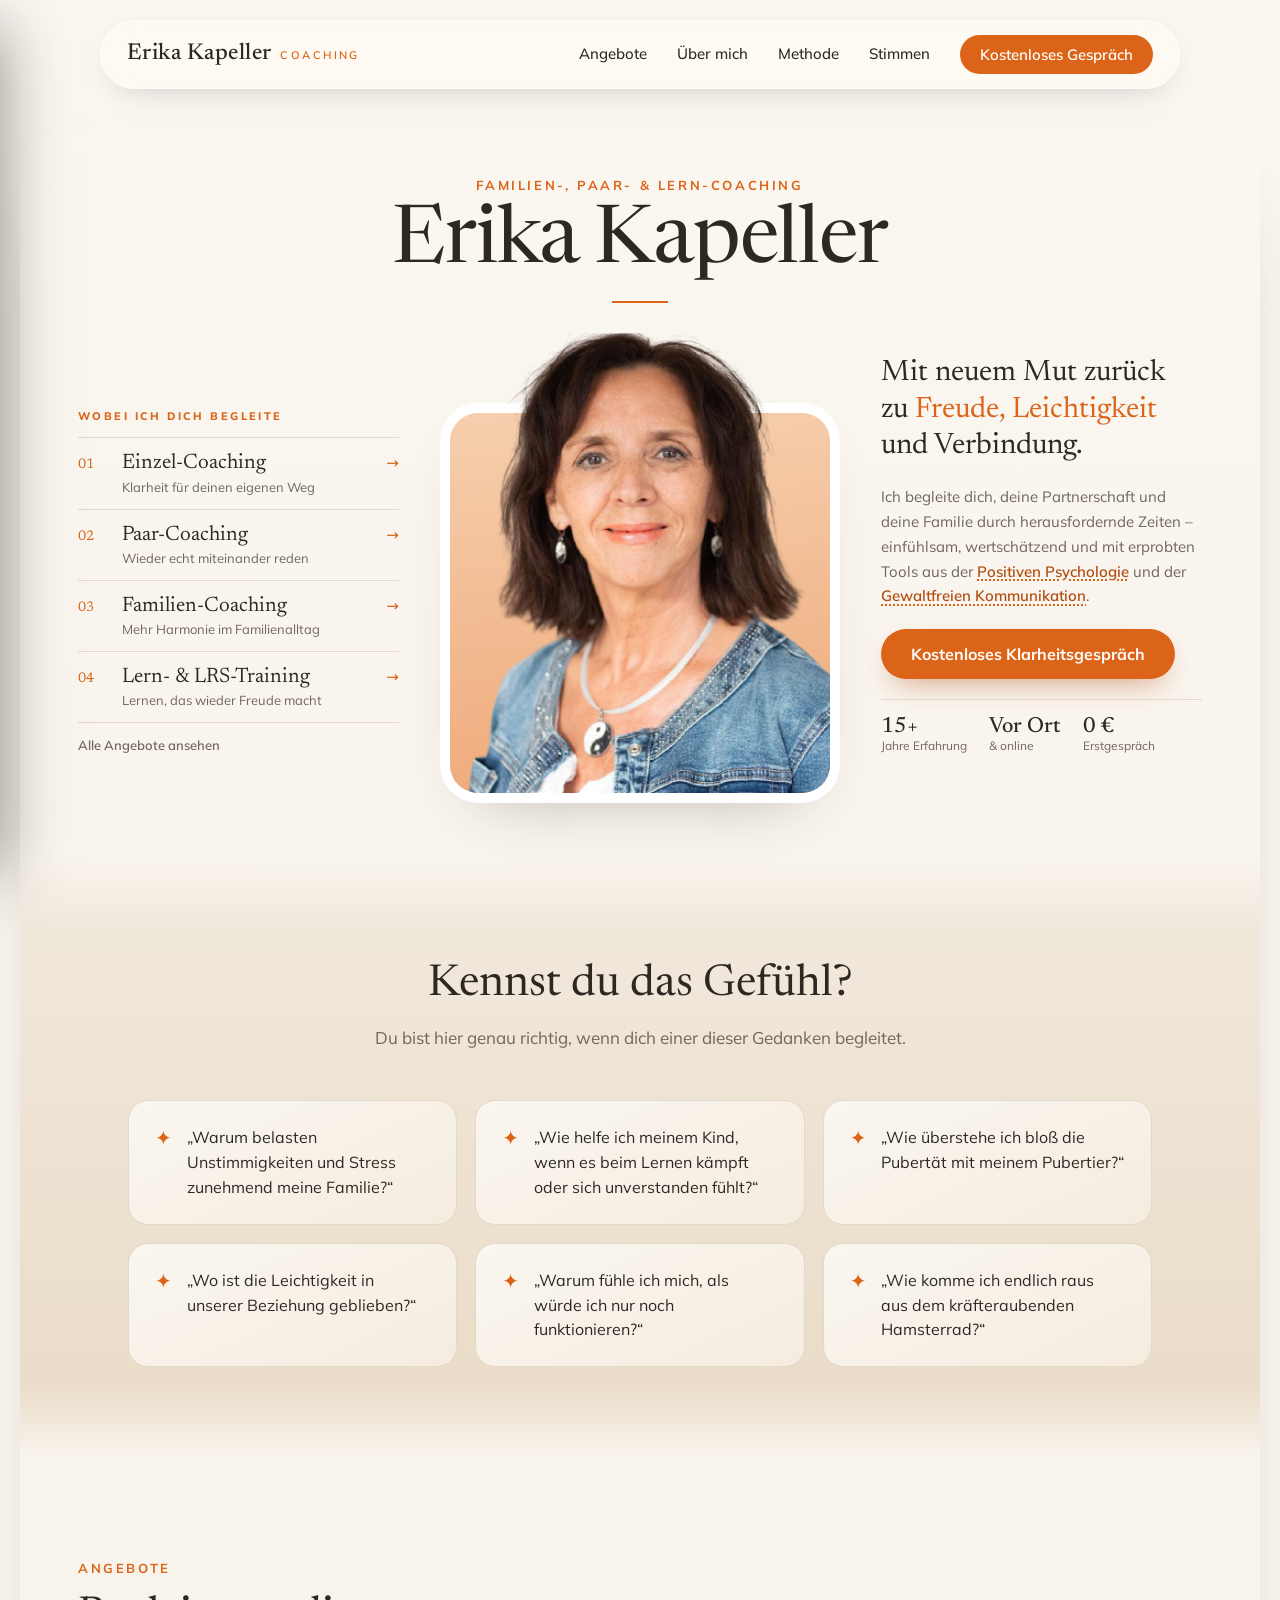
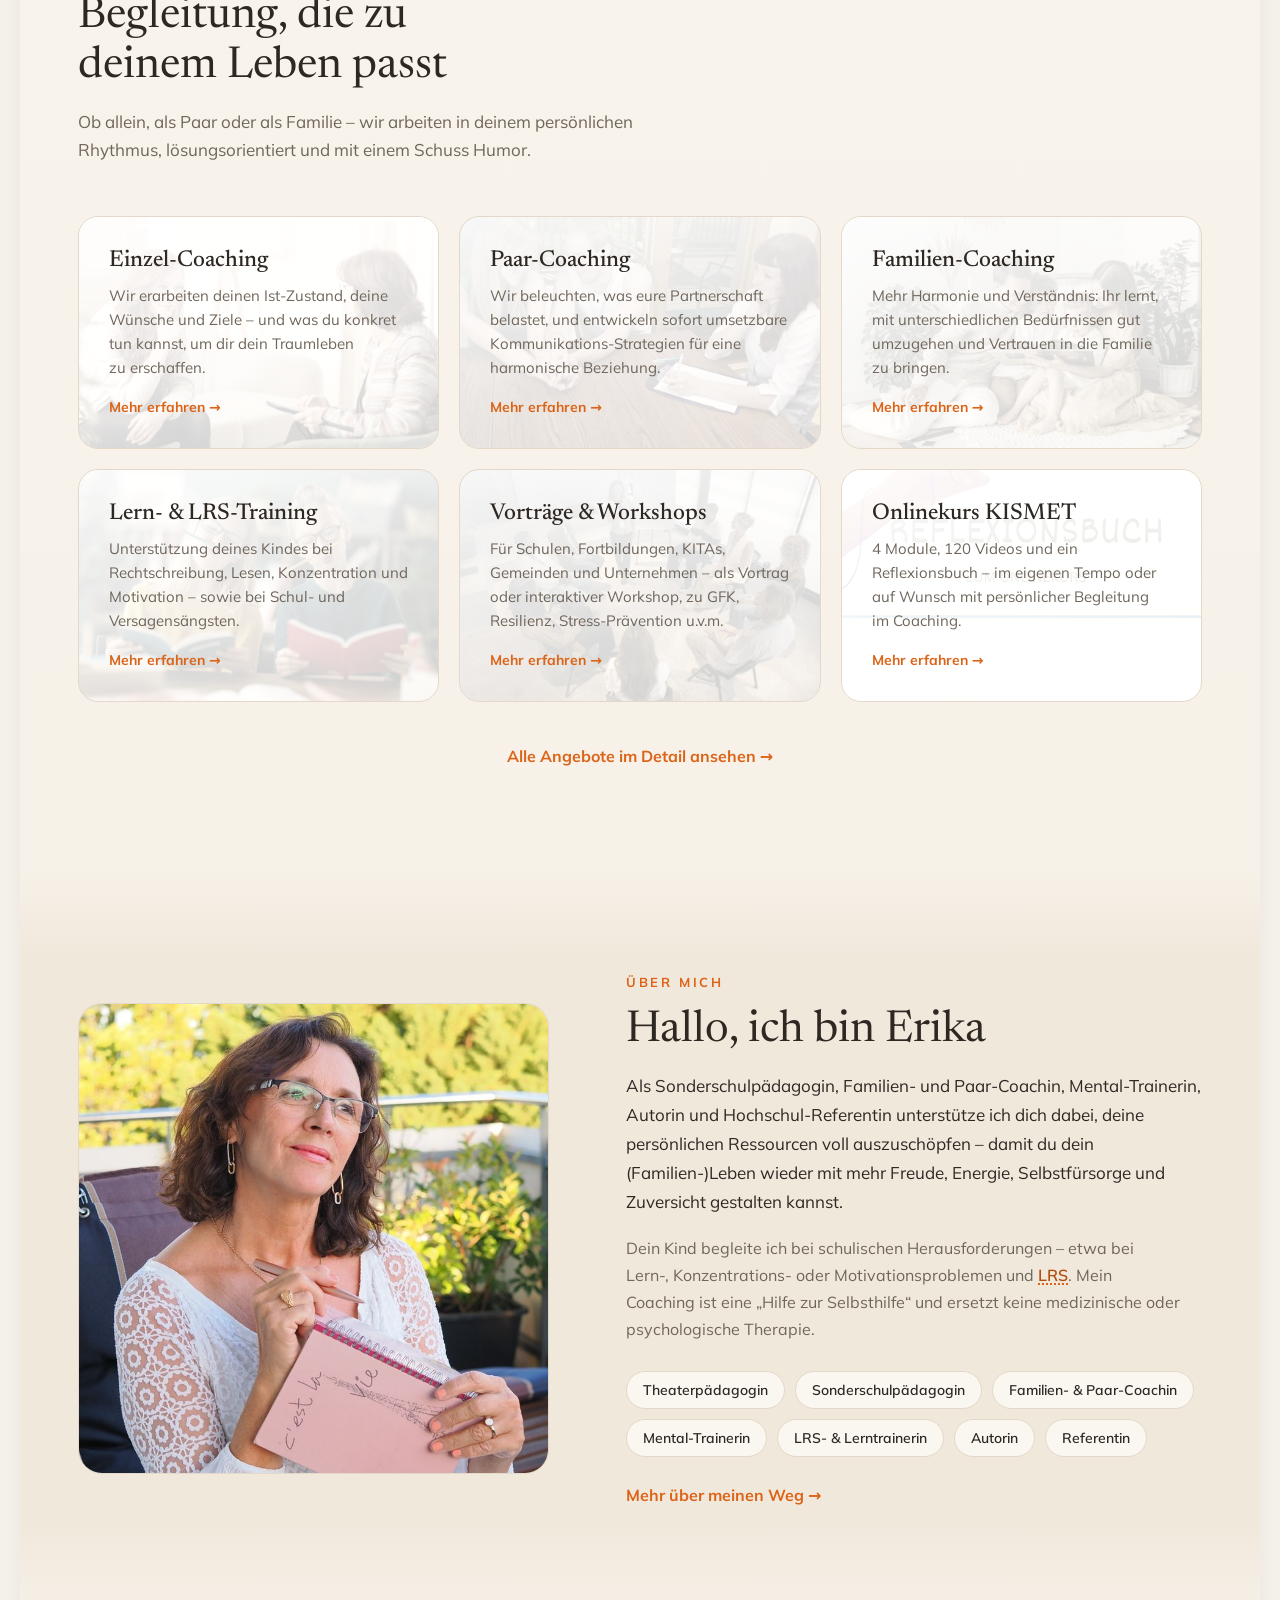
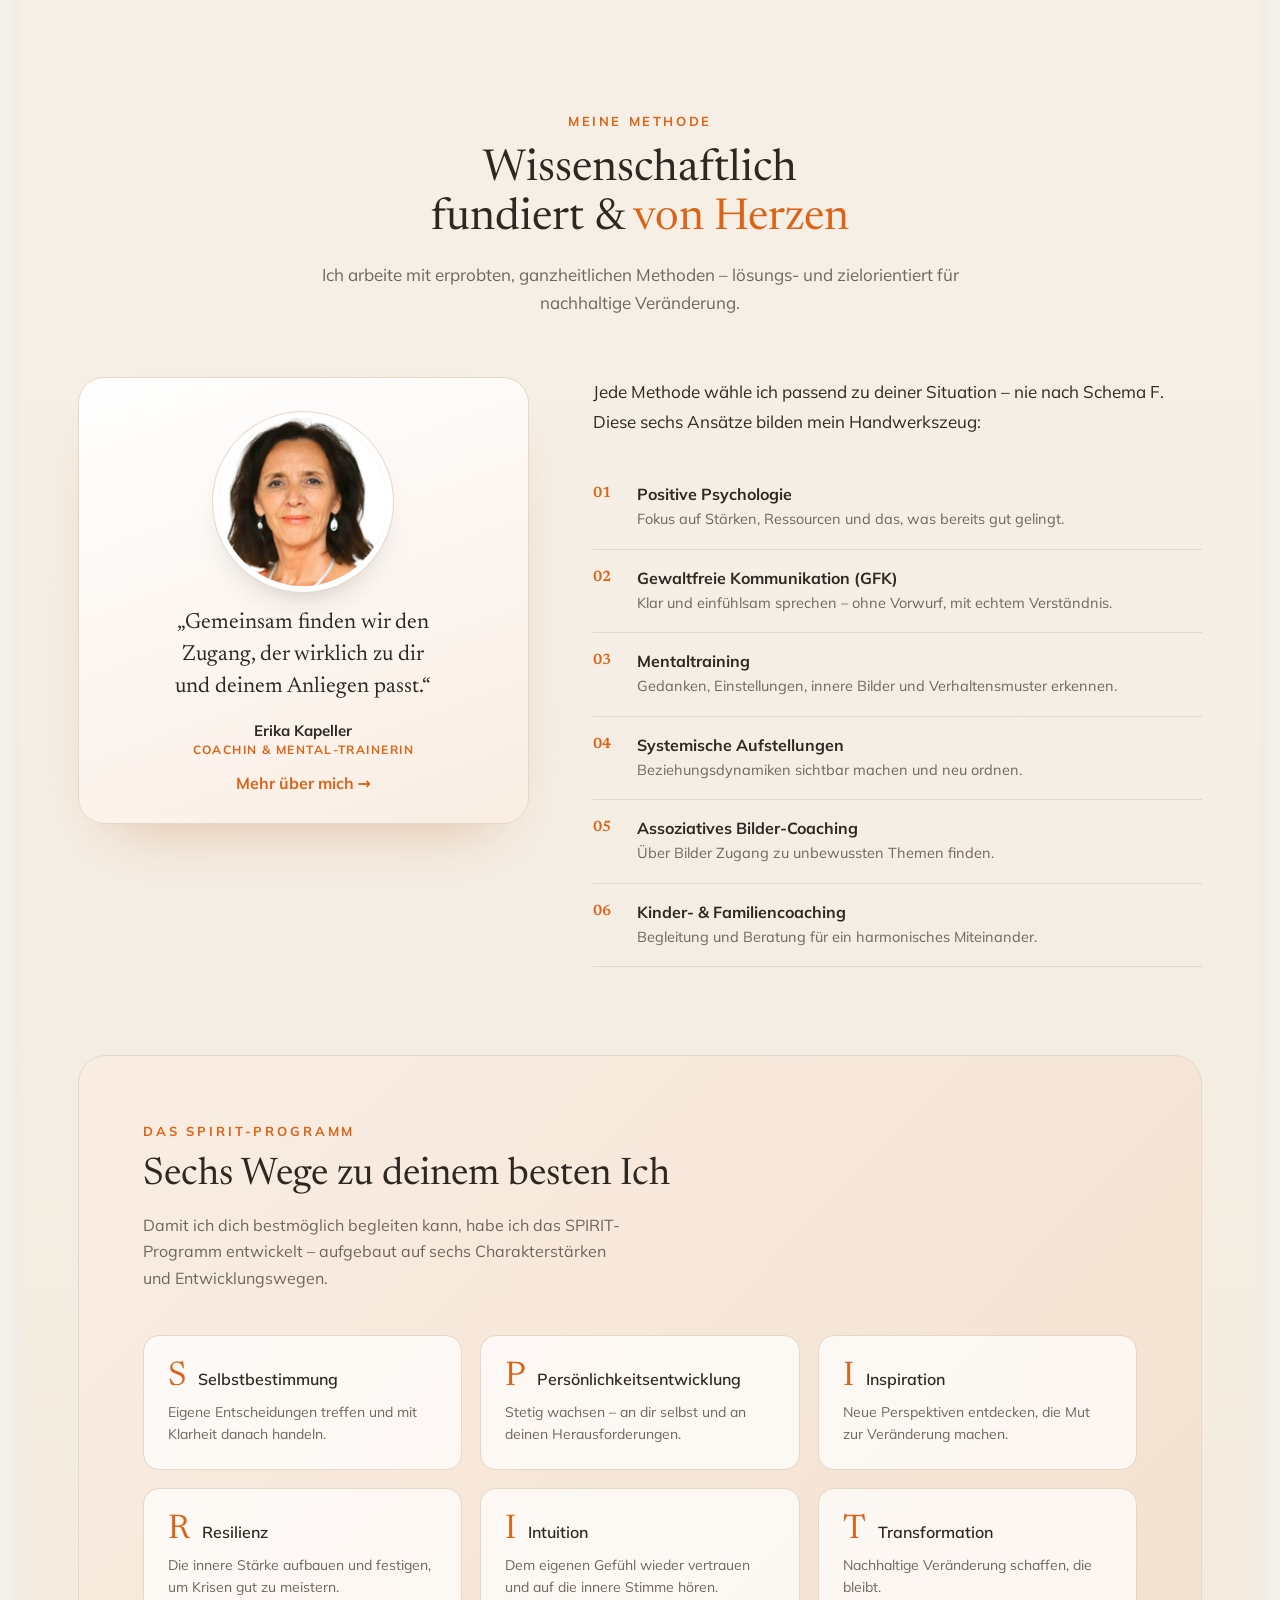
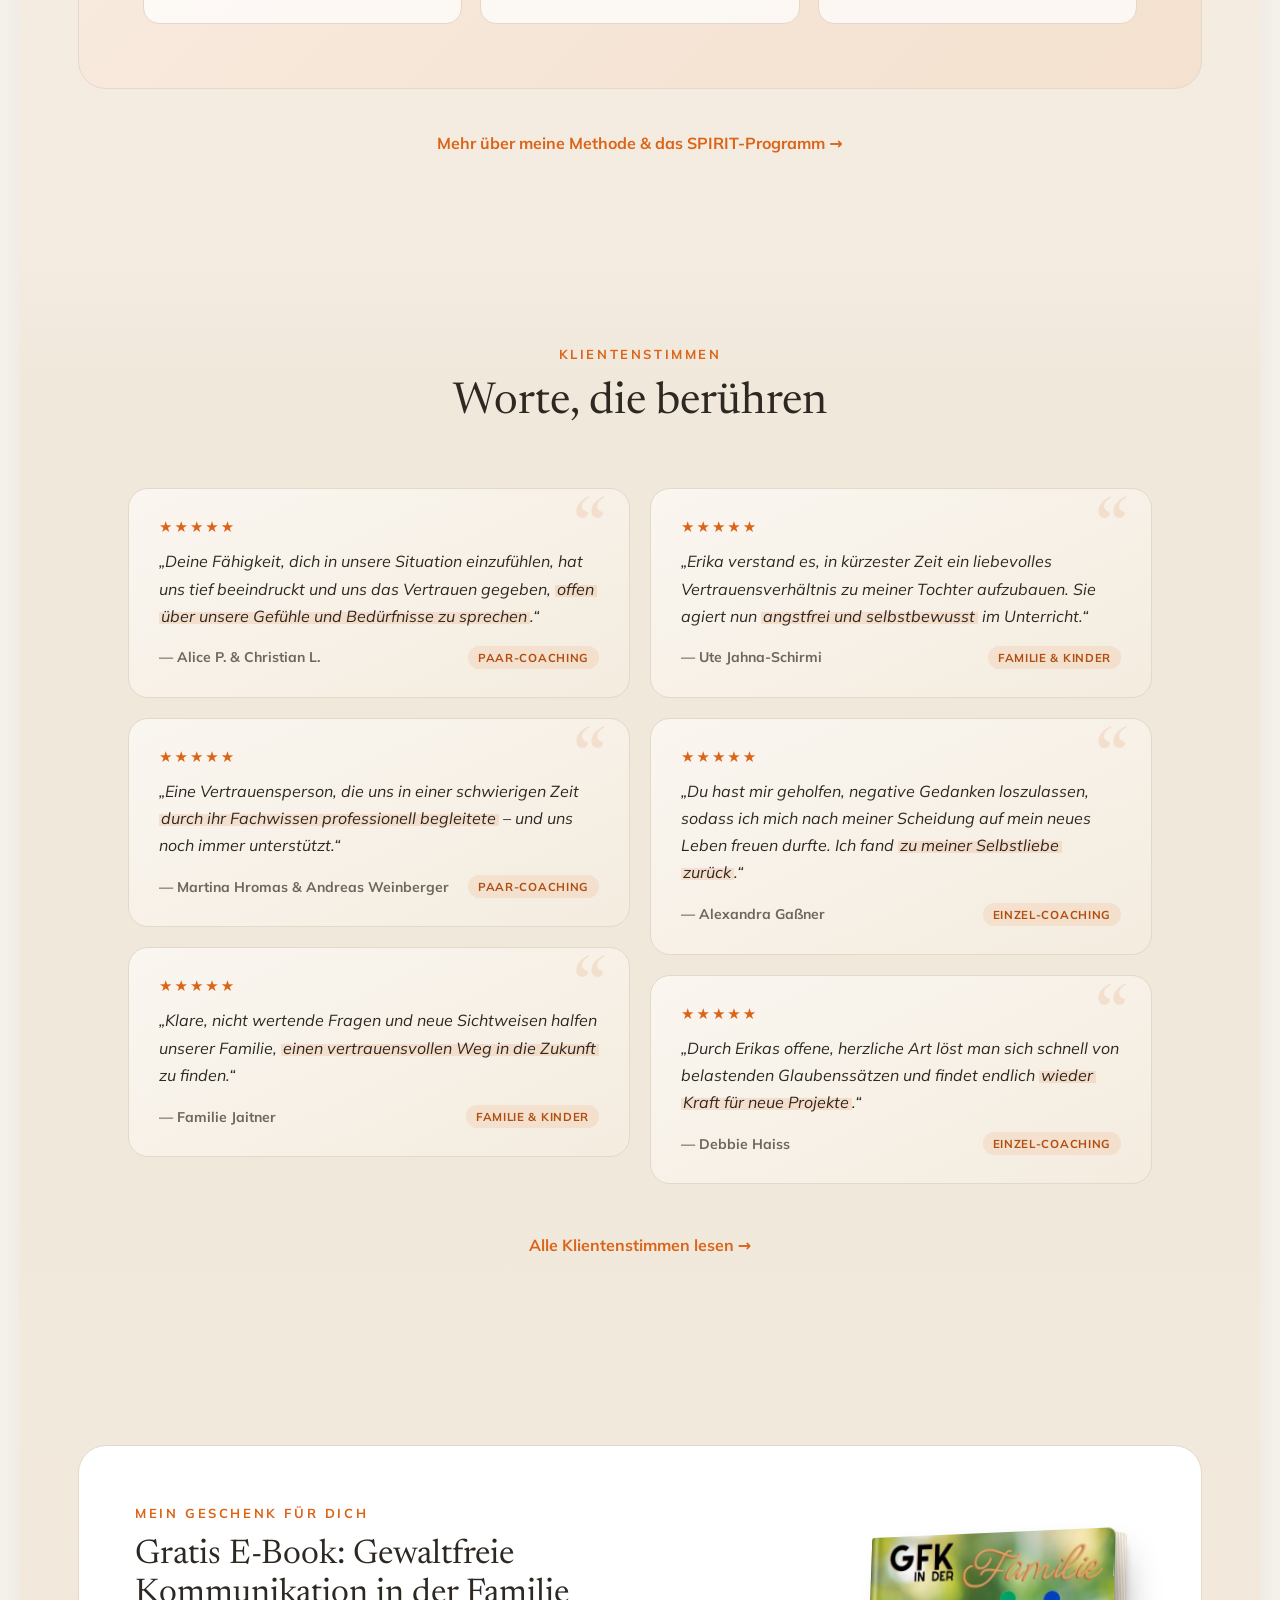
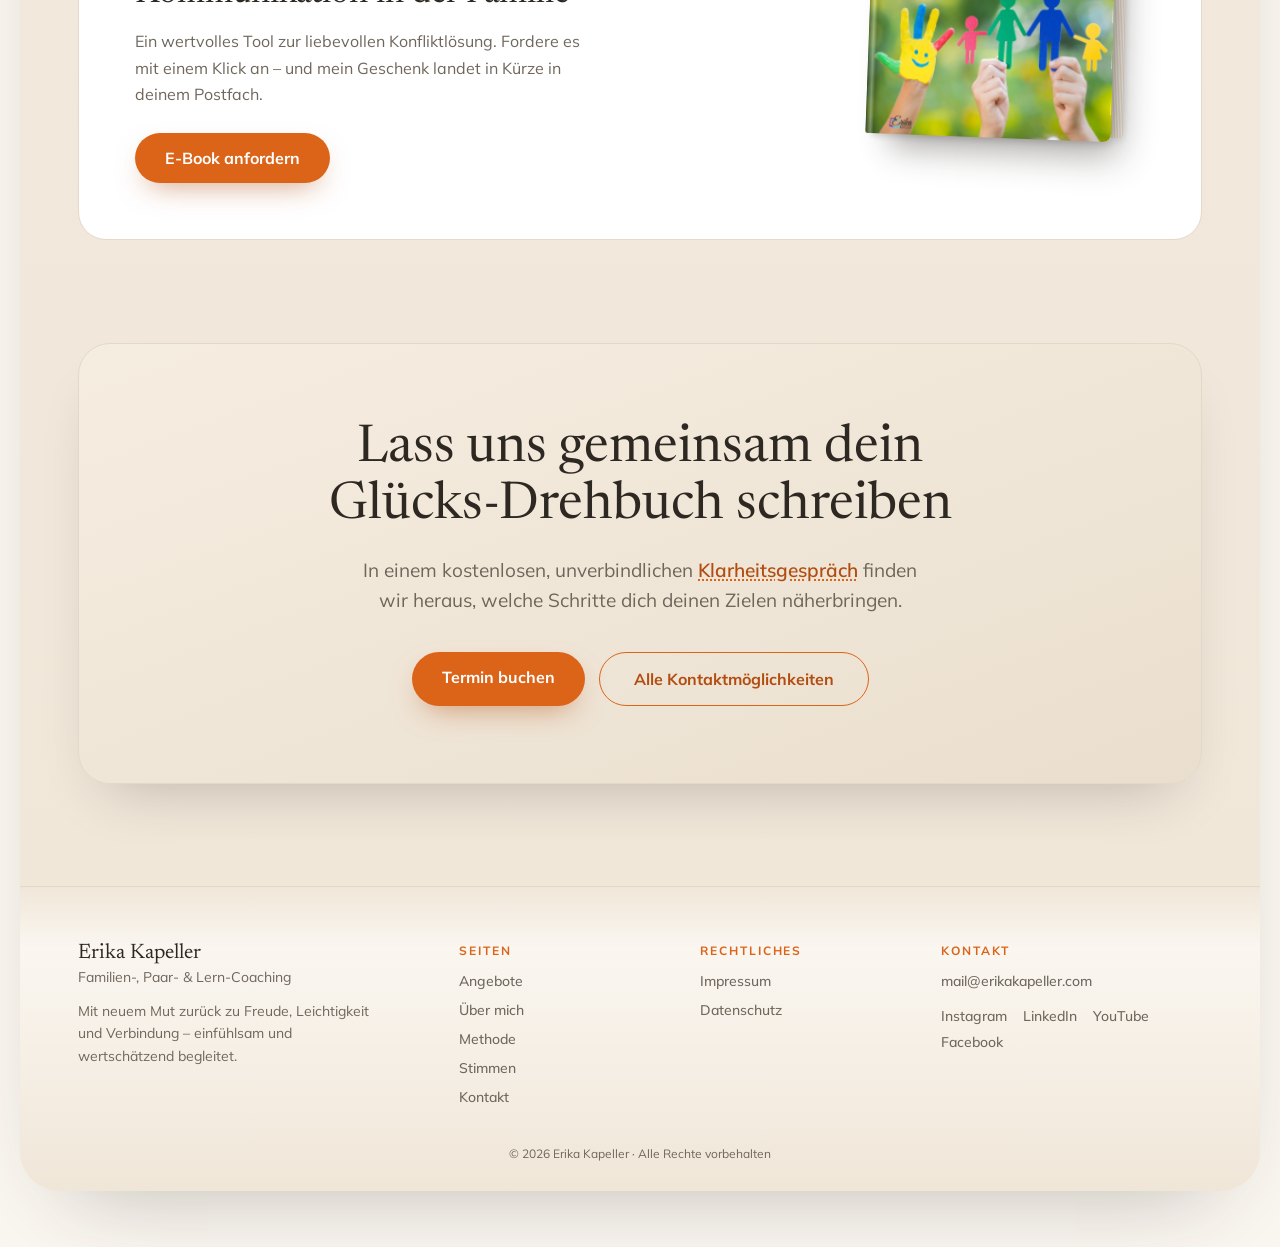
==== index.html @ d5af711f "Startseite: Hero Variante D (zentriert) aus der Design-Leinwand Name gross in der Mitte, darunter dr" ====
<!DOCTYPE html>
<html lang="de">
<head>
<meta charset="utf-8">
<meta name="viewport" content="width=device-width, initial-scale=1">
<title>Erika Kapeller — Familien-, Paar- &amp; Lern-Coaching</title>
<link rel="icon" href="assets/favicon.svg" type="image/svg+xml">
<link rel="icon" href="assets/favicon-32.png" sizes="32x32" type="image/png">
<link rel="apple-touch-icon" href="assets/apple-touch-icon.png">
<meta name="description" content="Familien-, Paar- und Lern-Coaching mit Erika Kapeller. Mehr Freude, Leichtigkeit und Verbindung für dich, deine Partnerschaft und deine Familie.">
<link rel="preconnect" href="https://fonts.googleapis.com">
<link rel="preconnect" href="https://fonts.gstatic.com" crossorigin>
<link href="https://fonts.googleapis.com/css2?family=Newsreader:ital,opsz,wght@0,6..72,400;0,6..72,500;0,6..72,600;1,6..72,400&family=Mulish:wght@300;400;500;600;700&display=swap" rel="stylesheet">
<link rel="stylesheet" href="styles.css?v=20261117p">
</head>
<body>

<a class="skip-link" href="#main">Zum Inhalt springen</a>

<!-- NAV -->
<header class="site-header">
  <nav class="navbar" aria-label="Hauptnavigation">
    <a href="index.html" class="logo" aria-label="Erika Kapeller Coaching, nach oben">
      <span class="logo-name">Erika Kapeller</span>
      <span class="logo-tag" aria-hidden="true"><span class="logo-tag-ruhe">Coaching</span><span class="logo-tag-hover">↑ Nach oben</span></span>
    </a>
    <div class="nav-links" data-desktop-nav>
      <a href="angebote.html">Angebote</a>
      <a href="ueber-mich.html">Über mich</a>
      <a href="methode.html">Methode</a>
      <a href="stimmen.html">Stimmen</a>
      <a href="kontakt.html" class="nav-cta">Kostenloses Gespräch</a>
    </div>
    <button class="nav-toggle" aria-label="Menü öffnen" aria-expanded="false" data-mobile-toggle>
      <span class="nav-toggle-icon" aria-hidden="true">≡</span>
    </button>
  </nav>
</header>

<div class="nav-overlay" data-mobile-overlay aria-hidden="true"></div>
<aside class="nav-drawer" data-mobile-menu role="dialog" aria-modal="true" aria-label="Menü">
  <button class="nav-drawer-close" aria-label="Menü schließen" data-close-nav><span aria-hidden="true">×</span></button>
  <div class="nav-drawer-logo">Erika Kapeller <span>Coaching</span></div>
  <nav class="nav-drawer-links" aria-label="Mobile Navigation">
    <a href="angebote.html" data-close-nav>Angebote</a>
    <a href="ueber-mich.html" data-close-nav>Über mich</a>
    <a href="methode.html" data-close-nav>Methode</a>
    <a href="stimmen.html" data-close-nav>Stimmen</a>
  </nav>
  <a href="kontakt.html" class="nav-drawer-cta" data-close-nav>→ Kostenloses Gespräch</a>
</aside>

<div class="page">

<main id="main">

<!-- HERO -->
<section id="top" class="hero-z">
  <div class="hz-kopf">
    <span class="eyebrow">Familien-, Paar- &amp; Lern-Coaching</span>
    <h1 class="hz-name">Erika Kapeller</h1>
    <span class="hz-strich" aria-hidden="true"></span>
  </div>

  <div class="hz-raster">
    <div class="hz-links">
      <span class="hz-label">Wobei ich dich begleite</span>
      <nav class="hz-liste" aria-label="Schwerpunkte">
        <a href="angebote.html#einzel-coaching" class="hz-punkt"><span class="hz-nr">01</span><span class="hz-text"><span class="hz-titel">Einzel-Coaching</span><span class="hz-unter">Klarheit für deinen eigenen Weg</span></span><span class="hz-pfeil" aria-hidden="true">→</span></a>
        <a href="angebote.html#paar-coaching" class="hz-punkt"><span class="hz-nr">02</span><span class="hz-text"><span class="hz-titel">Paar-Coaching</span><span class="hz-unter">Wieder echt miteinander reden</span></span><span class="hz-pfeil" aria-hidden="true">→</span></a>
        <a href="angebote.html#familien-coaching" class="hz-punkt"><span class="hz-nr">03</span><span class="hz-text"><span class="hz-titel">Familien-Coaching</span><span class="hz-unter">Mehr Harmonie im Familienalltag</span></span><span class="hz-pfeil" aria-hidden="true">→</span></a>
        <a href="angebote.html#lern-training" class="hz-punkt"><span class="hz-nr">04</span><span class="hz-text"><span class="hz-titel">Lern- &amp; LRS-Training</span><span class="hz-unter">Lernen, das wieder Freude macht</span></span><span class="hz-pfeil" aria-hidden="true">→</span></a>
      </nav>
      <a href="angebote.html" class="hz-alle">Alle Angebote ansehen</a>
    </div>

    <div class="hz-bild">
      <div class="hz-rahmen">
        <img src="assets/img/erika-portrait.png" width="418" height="418" alt="Porträt von Erika Kapeller" loading="eager" fetchpriority="high">
      </div>
      <img class="hz-kopfbild" src="assets/img/erika-portrait.png" width="418" height="418" alt="" aria-hidden="true">
    </div>

    <div class="hz-rechts">
      <p class="hz-claim">Mit neuem Mut zurück zu <em>Freude, Leichtigkeit</em> und Verbindung.</p>
      <p class="hz-intro">Ich begleite dich, deine Partnerschaft und deine Familie durch herausfordernde Zeiten – einfühlsam, wertschätzend und mit erprobten Tools aus der <span class="begriff"><span class="begriff-wort" role="button" tabindex="0" aria-describedby="tip-index-1">Positiven Psychologie</span><span class="begriff-tip" role="tooltip" id="tip-index-1">Ein Zweig der Psychologie, der erforscht, was Menschen stärkt: Stärken, Ressourcen, Sinn und gelingende Beziehungen.</span></span> und der <span class="begriff"><span class="begriff-wort" role="button" tabindex="0" aria-describedby="tip-index-2">Gewaltfreien Kommunikation</span><span class="begriff-tip" role="tooltip" id="tip-index-2">Gewaltfreie Kommunikation nach Marshall Rosenberg: Beobachtungen, Gefühle, Bedürfnisse und Bitten klar aussprechen, ohne Vorwurf.</span></span>.</p>
      <a href="https://calendly.com/erikakapeller" target="_blank" rel="noopener" class="btn btn-primary">Kostenloses Klarheitsgespräch</a>
      <div class="hz-fakten">
        <div><b>15+</b><span>Jahre Erfahrung</span></div>
        <div><b>Vor Ort</b><span>&amp; online</span></div>
        <div><b>0&nbsp;€</b><span>Erstgespräch</span></div>
      </div>
    </div>
  </div>
</section>

<!-- PAIN POINTS -->
<section class="pains-section">
  <div class="section-inner">
    <h2 class="section-title center">Kennst du das Gefühl?</h2>
    <p class="section-lead center">Du bist hier genau richtig, wenn dich einer dieser Gedanken begleitet.</p>
    <div class="pains-grid">
      <div class="pain-card"><span class="pain-icon">✦</span><span>„Warum belasten Unstimmigkeiten und Stress zunehmend meine Familie?“</span></div>
      <div class="pain-card"><span class="pain-icon">✦</span><span>„Wie helfe ich meinem Kind, wenn es beim Lernen kämpft oder sich unverstanden fühlt?“</span></div>
      <div class="pain-card"><span class="pain-icon">✦</span><span>„Wie überstehe ich bloß die Pubertät mit meinem Pubertier?“</span></div>
      <div class="pain-card"><span class="pain-icon">✦</span><span>„Wo ist die Leichtigkeit in unserer Beziehung geblieben?“</span></div>
      <div class="pain-card"><span class="pain-icon">✦</span><span>„Warum fühle ich mich, als würde ich nur noch funktionieren?“</span></div>
      <div class="pain-card"><span class="pain-icon">✦</span><span>„Wie komme ich endlich raus aus dem kräfteraubenden Hamsterrad?“</span></div>
    </div>
  </div>
</section>

<!-- ANGEBOTE -->
<section id="angebote" class="section">
  <div class="section-intro">
    <span class="eyebrow">Angebote</span>
    <h2 class="section-title">Begleitung, die zu deinem Leben passt</h2>
    <p class="section-lead">Ob allein, als Paar oder als Familie – wir arbeiten in deinem persönlichen Rhythmus, lösungsorientiert und mit einem Schuss Humor.</p>
  </div>
  <div class="offers-grid">
    <a class="offer-card" href="angebote.html#einzel-coaching" style="--card-img:url('assets/img/einzel-coaching.jpg')">
      <h3>Einzel-Coaching</h3>
      <p>Wir erarbeiten deinen Ist-Zustand, deine Wünsche und Ziele – und was du konkret tun kannst, um dir dein Traumleben zu erschaffen.</p>
      <span class="offer-more">Mehr erfahren →</span>
    </a>
    <a class="offer-card" href="angebote.html#paar-coaching" style="--card-img:url('assets/img/paar-coaching.jpg')">
      <h3>Paar-Coaching</h3>
      <p>Wir beleuchten, was eure Partnerschaft belastet, und entwickeln sofort umsetzbare Kommunikations-Strategien für eine harmonische Beziehung.</p>
      <span class="offer-more">Mehr erfahren →</span>
    </a>
    <a class="offer-card" href="angebote.html#familien-coaching" style="--card-img:url('assets/img/familie-lesen.jpg')">
      <h3>Familien-Coaching</h3>
      <p>Mehr Harmonie und Verständnis: Ihr lernt, mit unterschiedlichen Bedürfnissen gut umzugehen und Vertrauen in die Familie zu bringen.</p>
      <span class="offer-more">Mehr erfahren →</span>
    </a>
    <a class="offer-card" href="angebote.html#lern-training" style="--card-img:url('assets/img/lern-training.jpg')">
      <h3>Lern- &amp; LRS-Training</h3>
      <p>Unterstützung deines Kindes bei Rechtschreibung, Lesen, Konzentration und Motivation – sowie bei Schul- und Versagensängsten.</p>
      <span class="offer-more">Mehr erfahren →</span>
    </a>
    <a class="offer-card" href="angebote.html#vortraege" style="--card-img:url('assets/img/vortraege-workshops.jpg')">
      <h3>Vorträge &amp; Workshops</h3>
      <p>Für Schulen, Fortbildungen, KITAs, Gemeinden und Unternehmen – als Vortrag oder interaktiver Workshop, zu GFK, Resilienz, Stress-Prävention u.v.m.</p>
      <span class="offer-more">Mehr erfahren →</span>
    </a>
    <a class="offer-card" href="angebote.html#onlinekurs" style="--card-img:url('assets/img/kismet-reflexionsbuch.jpg')">
      <h3>Onlinekurs KISMET</h3>
      <p>4 Module, 120 Videos und ein Reflexionsbuch – im eigenen Tempo oder auf Wunsch mit persönlicher Begleitung im Coaching.</p>
      <span class="offer-more">Mehr erfahren →</span>
    </a>
  </div>
  <div class="section-more">
    <a href="angebote.html" class="link-arrow">Alle Angebote im Detail ansehen →</a>
  </div>
</section>

<!-- ÜBER MICH -->
<section id="ueber" class="ueber-section">
  <div class="ueber-inner">
    <div class="ueber-image">
      <img width="768" height="883" src="assets/img/erika-working.jpg" alt="Erika Kapeller bei der Arbeit" loading="lazy">
    </div>
    <div>
      <span class="eyebrow">Über mich</span>
      <h2 class="section-title">Hallo, ich bin Erika</h2>
      <p class="ueber-text-main">Als Sonderschulpädagogin, Familien- und Paar-Coachin, Mental-Trainerin, Autorin und Hochschul-Referentin unterstütze ich dich dabei, deine persönlichen Ressourcen voll auszuschöpfen – damit du dein (Familien-)Leben wieder mit mehr Freude, Energie, Selbstfürsorge und Zuversicht gestalten kannst.</p>
      <p class="ueber-text-muted">Dein Kind begleite ich bei schulischen Herausforderungen – etwa bei Lern-, Konzentrations- oder Motivationsproblemen und <span class="begriff"><span class="begriff-wort" role="button" tabindex="0" aria-describedby="tip-index-3">LRS</span><span class="begriff-tip" role="tooltip" id="tip-index-3">Lese-Rechtschreib-Schwierigkeiten: anhaltende Probleme beim Lesen und Schreiben, die sich mit gezieltem Training gut verbessern lassen.</span></span>. Mein Coaching ist eine „Hilfe zur Selbsthilfe“ und ersetzt keine medizinische oder psychologische Therapie.</p>
      <div class="credentials">
        <span>Theaterpädagogin</span>
        <span>Sonderschulpädagogin</span>
        <span>Familien- &amp; Paar-Coachin</span>
        <span>Mental-Trainerin</span>
        <span>LRS- &amp; Lerntrainerin</span>
        <span>Autorin</span>
        <span>Referentin</span>
      </div>
      <p style="margin-top:28px;"><a href="ueber-mich.html" class="link-arrow">Mehr über meinen Weg →</a></p>
    </div>
  </div>
</section>

<!-- METHODE / SPIRIT -->
<section id="methode" class="section">
  <div class="section-intro center">
    <span class="eyebrow">Meine Methode</span>
    <h2 class="section-title">Wissenschaftlich fundiert &amp; <em>von Herzen</em></h2>
    <p class="section-lead">Ich arbeite mit erprobten, ganzheitlichen Methoden – lösungs- und zielorientiert für nachhaltige Veränderung.</p>
  </div>

  <div class="methode-grid">
    <figure class="methode-karte">
      <div class="methode-karte-bild"><img src="assets/img/erika-portrait-rund.jpg" alt="Porträt von Erika Kapeller" width="420" height="420" loading="lazy"></div>
      <blockquote><p>„Gemeinsam finden wir den Zugang, der wirklich zu dir und deinem Anliegen passt.“</p></blockquote>
      <figcaption>
        <span class="methode-karte-name">Erika Kapeller</span>
        <span class="methode-karte-rolle">Coachin &amp; Mental-Trainerin</span>
      </figcaption>
      <a href="ueber-mich.html" class="link-arrow">Mehr über mich →</a>
    </figure>
    <div>
      <p class="methode-intro">Jede Methode wähle ich passend zu deiner Situation – nie nach Schema F. Diese sechs Ansätze bilden mein Handwerkszeug:</p>
      <div class="methode-list">
        <div class="methode-item">
          <div class="methode-num">01</div>
          <div><div class="methode-title">Positive Psychologie</div><div class="methode-desc">Fokus auf Stärken, Ressourcen und das, was bereits gut gelingt.</div></div>
        </div>
        <div class="methode-item">
          <div class="methode-num">02</div>
          <div><div class="methode-title">Gewaltfreie Kommunikation (GFK)</div><div class="methode-desc">Klar und einfühlsam sprechen – ohne Vorwurf, mit echtem Verständnis.</div></div>
        </div>
        <div class="methode-item">
          <div class="methode-num">03</div>
          <div><div class="methode-title">Mentaltraining</div><div class="methode-desc">Gedanken, Einstellungen, innere Bilder und Verhaltensmuster erkennen.</div></div>
        </div>
        <div class="methode-item">
          <div class="methode-num">04</div>
          <div><div class="methode-title">Systemische Aufstellungen</div><div class="methode-desc">Beziehungsdynamiken sichtbar machen und neu ordnen.</div></div>
        </div>
        <div class="methode-item">
          <div class="methode-num">05</div>
          <div><div class="methode-title">Assoziatives Bilder-Coaching</div><div class="methode-desc">Über Bilder Zugang zu unbewussten Themen finden.</div></div>
        </div>
        <div class="methode-item">
          <div class="methode-num">06</div>
          <div><div class="methode-title">Kinder- &amp; Familiencoaching</div><div class="methode-desc">Begleitung und Beratung für ein harmonisches Miteinander.</div></div>
        </div>
      </div>
    </div>
  </div>

  <div class="spirit-box">
    <div class="spirit-bg" style="background-image:url('https://images.unsplash.com/photo-1470116945706-e6bf5d5a53ca?auto=format&fit=crop&w=1600&q=80');"></div>
    <div class="spirit-content">
      <div class="spirit-intro">
        <span class="eyebrow spirit-eyebrow">Das SPIRIT-Programm</span>
        <h3 class="spirit-title">Sechs Wege zu deinem besten Ich</h3>
        <p class="spirit-lead">Damit ich dich bestmöglich begleiten kann, habe ich das SPIRIT-Programm entwickelt – aufgebaut auf sechs Charakterstärken und Entwicklungswegen.</p>
      </div>
      
<div class="spirit-grid">
        <div class="spirit-card"><div class="spirit-letter-row"><div class="spirit-letter">S</div><div class="spirit-word">Selbstbestimmung</div></div><div class="spirit-desc">Eigene Entscheidungen treffen und mit Klarheit danach handeln.</div></div>
        <div class="spirit-card"><div class="spirit-letter-row"><div class="spirit-letter">P</div><div class="spirit-word">Persönlichkeitsentwicklung</div></div><div class="spirit-desc">Stetig wachsen – an dir selbst und an deinen Herausforderungen.</div></div>
        <div class="spirit-card"><div class="spirit-letter-row"><div class="spirit-letter">I</div><div class="spirit-word">Inspiration</div></div><div class="spirit-desc">Neue Perspektiven entdecken, die Mut zur Veränderung machen.</div></div>
        <div class="spirit-card"><div class="spirit-letter-row"><div class="spirit-letter">R</div><div class="spirit-word">Resilienz</div></div><div class="spirit-desc">Die innere Stärke aufbauen und festigen, um Krisen gut zu meistern.</div></div>
        <div class="spirit-card"><div class="spirit-letter-row"><div class="spirit-letter">I</div><div class="spirit-word">Intuition</div></div><div class="spirit-desc">Dem eigenen Gefühl wieder vertrauen und auf die innere Stimme hören.</div></div>
        <div class="spirit-card"><div class="spirit-letter-row"><div class="spirit-letter">T</div><div class="spirit-word">Transformation</div></div><div class="spirit-desc">Nachhaltige Veränderung schaffen, die bleibt.</div></div>
      </div>
    </div>
  </div>
  <div class="section-more">
    <a href="methode.html" class="link-arrow">Mehr über meine Methode &amp; das SPIRIT-Programm →</a>
  </div>
</section>

<!-- STIMMEN -->
<section id="stimmen" class="stimmen-section">
  <div class="section-inner">
    <div class="section-intro center">
      <span class="eyebrow">Klientenstimmen</span>
      <h2 class="section-title">Worte, die berühren</h2>
    </div>
    <div class="testimonials-cols">
      <div class="testimonial-card"><div class="stars">★★★★★</div><p>„Deine Fähigkeit, dich in unsere Situation einzufühlen, hat uns tief beeindruckt und uns das Vertrauen gegeben, <mark>offen über unsere Gefühle und Bedürfnisse zu sprechen</mark>.“</p><div class="testimonial-foot"><span class="testimonial-name">Alice P. &amp; Christian L.</span><span class="testimonial-kat">Paar-Coaching</span></div></div>
      <div class="testimonial-card"><div class="stars">★★★★★</div><p>„Eine Vertrauensperson, die uns in einer schwierigen Zeit <mark>durch ihr Fachwissen professionell begleitete</mark> – und uns noch immer unterstützt.“</p><div class="testimonial-foot"><span class="testimonial-name">Martina Hromas &amp; Andreas Weinberger</span><span class="testimonial-kat">Paar-Coaching</span></div></div>
      <div class="testimonial-card"><div class="stars">★★★★★</div><p>„Klare, nicht wertende Fragen und neue Sichtweisen halfen unserer Familie, <mark>einen vertrauensvollen Weg in die Zukunft</mark> zu finden.“</p><div class="testimonial-foot"><span class="testimonial-name">Familie Jaitner</span><span class="testimonial-kat">Familie &amp; Kinder</span></div></div>
      <div class="testimonial-card"><div class="stars">★★★★★</div><p>„Erika verstand es, in kürzester Zeit ein liebevolles Vertrauensverhältnis zu meiner Tochter aufzubauen. Sie agiert nun <mark>angstfrei und selbstbewusst</mark> im Unterricht.“</p><div class="testimonial-foot"><span class="testimonial-name">Ute Jahna-Schirmi</span><span class="testimonial-kat">Familie &amp; Kinder</span></div></div>
      <div class="testimonial-card"><div class="stars">★★★★★</div><p>„Du hast mir geholfen, negative Gedanken loszulassen, sodass ich mich nach meiner Scheidung auf mein neues Leben freuen durfte. Ich fand <mark>zu meiner Selbstliebe zurück</mark>.“</p><div class="testimonial-foot"><span class="testimonial-name">Alexandra Gaßner</span><span class="testimonial-kat">Einzel-Coaching</span></div></div>
      <div class="testimonial-card"><div class="stars">★★★★★</div><p>„Durch Erikas offene, herzliche Art löst man sich schnell von belastenden Glaubenssätzen und findet endlich <mark>wieder Kraft für neue Projekte</mark>.“</p><div class="testimonial-foot"><span class="testimonial-name">Debbie Haiss</span><span class="testimonial-kat">Einzel-Coaching</span></div></div>
    </div>
    <div class="section-more">
      <a href="stimmen.html" class="link-arrow">Alle Klientenstimmen lesen →</a>
    </div>
  </div>
</section>

<!-- GESCHENK -->
<section class="section">
  <div class="gift-box">
    <div>
      <span class="eyebrow">Mein Geschenk für dich</span>
      <h3 class="gift-title">Gratis E-Book: Gewaltfreie Kommunikation in der Familie</h3>
      <p class="gift-text">Ein wertvolles Tool zur liebevollen Konfliktlösung. Fordere es mit einem Klick an – und mein Geschenk landet in Kürze in deinem Postfach.</p>
      <a href="kontakt.html#ebook" class="btn btn-primary">E-Book anfordern</a>
    </div>
    <div class="gift-cover buch">
      <div class="buch-koerper">
        <img src="assets/img/ebook-gfk-familie.jpg" alt="Cover des E-Books „GFK in der Familie“" loading="lazy" width="1127" height="864">
      </div>
    </div>
  </div>
</section>

<!-- KONTAKT / CTA -->
<section id="kontakt" class="section kontakt-section">
  <div class="kontakt-box">
    <div class="kontakt-bg" style="background-image:url('https://images.unsplash.com/photo-1500534623283-312aade485b7?auto=format&fit=crop&w=1600&q=80');"></div>
    <div class="kontakt-content">
      <h2 class="kontakt-title">Lass uns gemeinsam dein Glücks-Drehbuch schreiben</h2>
      <p class="kontakt-lead">In einem kostenlosen, unverbindlichen <span class="begriff"><span class="begriff-wort" role="button" tabindex="0" aria-describedby="tip-index-4">Klarheitsgespräch</span><span class="begriff-tip" role="tooltip" id="tip-index-4">Ein kostenloses, unverbindliches Erstgespräch: Wir lernen uns kennen und klären, ob und wie ich dich unterstützen kann.</span></span> finden wir heraus, welche Schritte dich deinen Zielen näherbringen.</p>
      <div class="kontakt-actions">
        <a href="https://calendly.com/erikakapeller" target="_blank" rel="noopener" class="btn btn-primary">Termin buchen</a>
        <a href="kontakt.html" class="btn btn-outline">Alle Kontaktmöglichkeiten</a>
      </div>
    </div>
  </div>
</section>

</main>

<footer class="site-footer">
  <div class="footer-inner">
    <div class="footer-brand">
      <div class="footer-name">Erika Kapeller</div>
      <div class="footer-tag">Familien-, Paar- &amp; Lern-Coaching</div>
      <p class="footer-blurb">Mit neuem Mut zurück zu Freude, Leichtigkeit und Verbindung – einfühlsam und wertschätzend begleitet.</p>
    </div>
    <nav class="footer-col" aria-label="Seiten">
      <h2 class="footer-heading">Seiten</h2>
      <a href="angebote.html">Angebote</a>
      <a href="ueber-mich.html">Über mich</a>
      <a href="methode.html">Methode</a>
      <a href="stimmen.html">Stimmen</a>
      <a href="kontakt.html">Kontakt</a>
    </nav>
    <nav class="footer-col" aria-label="Rechtliches">
      <h2 class="footer-heading">Rechtliches</h2>
      <a href="impressum.html">Impressum</a>
      <a href="datenschutz.html">Datenschutz</a>
    </nav>
    <div class="footer-col">
      <h2 class="footer-heading">Kontakt</h2>
      <a href="mailto:mail@erikakapeller.com">mail@erikakapeller.com</a>
      <div class="footer-social">
        <a href="https://www.instagram.com/erikakapeller/" target="_blank" rel="noopener">Instagram</a>
        <a href="https://www.linkedin.com/in/erika-kapeller-3380021b2/" target="_blank" rel="noopener">LinkedIn</a>
        <a href="https://www.youtube.com/channel/UCRWZBGDhrinW2wrE5I-bDhQ" target="_blank" rel="noopener">YouTube</a>
        <a href="https://www.facebook.com/profile.php?id=100063453646519" target="_blank" rel="noopener">Facebook</a>
      </div>
    </div>
  </div>
  <div class="footer-copy">© 2026 Erika Kapeller · Alle Rechte vorbehalten</div>
</footer>

</div>

<script src="script.js?v=20261117p"></script>
</body>
</html>
---- styles.css ----
:root {
  --accent: #dc6418;
  --accent-deep: #b14d10;
  --accent-rgb: 220,100,24;
  --accent-deep-rgb: 177,77,16;
  --accent-soft-rgb: 236,170,128;
  --tint: #f9ede3;
  --tint-2: #f4e1cf;
  --selection: #f4cdb5;
  --ink: #2e2823;
  --muted: #6f665c;
  --bg: #faf6f0;
  --bg2: #f1e8dc;
  --line: #e4d8c8;
}

* { box-sizing: border-box; margin: 0; padding: 0; }

body {
  font-family: 'Mulish', system-ui, sans-serif;
  color: var(--ink);
  background: var(--bg);
  -webkit-font-smoothing: antialiased;
}

a { color: inherit; text-decoration: none; transition: color .25s ease; }
a:hover { color: var(--accent-deep); }
::selection { background: var(--selection); }
html { scroll-behavior: smooth; }
img { max-width: 100%; display: block; }

.page {
  max-width: 1240px;
  margin: 40px auto 56px;
  background: linear-gradient(180deg, #faf6f0, #f0e6d8);
  border-radius: 40px;
  box-shadow: 0 40px 90px -50px rgba(46,40,35,0.35);
  overflow: hidden;
}

@media (max-width: 640px) {
  .page { margin: 0; border-radius: 0; }
}

.eyebrow {
  display: inline-block;
  font-size: 13px;
  letter-spacing: 0.2em;
  text-transform: uppercase;
  color: var(--accent);
  font-weight: 700;
}

.section-title {
  font-family: 'Newsreader', serif;
  font-weight: 400;
  font-size: clamp(28px, 3.8vw, 44px);
  line-height: 1.12;
  margin: 16px 0;
}

.section-lead {
  color: var(--muted);
  font-size: 17px;
  line-height: 1.65;
}

.center { text-align: center; }
.section-intro.center, .section-lead.center { margin-left: auto; margin-right: auto; }
.section-intro.center { max-width: 640px; margin-bottom: 60px; }

.section { max-width: 1180px; margin: 0 auto; padding: clamp(64px,8vw,104px) 28px; }
.section-intro { max-width: 620px; margin-bottom: 52px; }

/* NAV */
.site-header {
  position: sticky;
  top: 0;
  z-index: 50;
  max-width: 1240px;
  margin: 0 auto;
  padding: 20px 28px 0;
}

.navbar {
  max-width: 1080px;
  margin: 0 auto;
  padding: 14px 26px;
  display: flex;
  align-items: center;
  justify-content: space-between;
  gap: 24px;
  background: rgba(255,251,245,0.75);
  backdrop-filter: blur(18px) saturate(160%);
  -webkit-backdrop-filter: blur(18px) saturate(160%);
  border: 1px solid rgba(255,255,255,0.5);
  border-radius: 999px;
  box-shadow: 0 10px 34px -18px rgba(46,40,35,0.35);
}

.logo {
  font-family: 'Newsreader', serif;
  font-size: 23px;
  letter-spacing: 0.02em;
  font-weight: 500;
  display: flex;
  align-items: baseline;
  gap: 9px;
  white-space: nowrap;
}

.logo-tag {
  font-family: 'Mulish';
  font-size: 11px;
  letter-spacing: 0.22em;
  text-transform: uppercase;
  color: var(--accent);
  font-weight: 600;
}

.nav-links { display: flex; align-items: center; gap: 30px; font-size: 15px; font-weight: 500; }

.nav-links a:not(.nav-cta) {
  position: relative;
  padding-bottom: 3px;
  background-image: linear-gradient(var(--accent), var(--accent));
  background-repeat: no-repeat;
  background-position: 0 100%;
  background-size: 0% 1px;
  transition: background-size .3s ease, color .25s ease;
}
.nav-links a:not(.nav-cta):hover { background-size: 100% 1px; color: var(--accent-deep); }

.nav-cta {
  padding: 10px 20px;
  background: var(--accent);
  color: #fff;
  border-radius: 999px;
  font-weight: 600;
  transition: background .3s ease, transform .3s ease, box-shadow .3s ease;
  white-space: nowrap;
}
.nav-cta:hover { background: var(--accent-deep); color: #fff; transform: translateY(-2px); box-shadow: 0 10px 22px -10px rgba(var(--accent-deep-rgb),0.55); }

.nav-toggle {
  display: none;
  align-items: center;
  justify-content: center;
  width: 44px;
  height: 44px;
  flex-shrink: 0;
  background: rgba(255,255,255,0.55);
  backdrop-filter: blur(14px) saturate(160%);
  -webkit-backdrop-filter: blur(14px) saturate(160%);
  border: 1px solid rgba(255,255,255,0.6);
  border-radius: 50%;
  cursor: pointer;
  font-size: 19px;
  line-height: 1;
  color: var(--ink);
  box-shadow: 0 10px 24px -14px rgba(46,40,35,0.4);
  transition: transform .25s ease, box-shadow .25s ease;
}
.nav-toggle:hover { transform: translateY(-1px); box-shadow: 0 14px 28px -14px rgba(46,40,35,0.5); }
.nav-toggle-icon { transform: translateY(-1px); }

/* Mobile drawer nav */
.nav-overlay {
  position: fixed;
  inset: 0;
  z-index: 60;
  background: rgba(46,40,35,0.28);
  backdrop-filter: blur(6px);
  -webkit-backdrop-filter: blur(6px);
  opacity: 0;
  pointer-events: none;
  transition: opacity .35s ease;
}
.nav-overlay.is-open { opacity: 1; pointer-events: auto; }

.nav-drawer {
  position: fixed;
  top: 0;
  left: 0;
  bottom: 0;
  z-index: 61;
  width: min(78vw, 320px);
  background: linear-gradient(165deg, rgba(var(--accent-rgb),0.88) 0%, rgba(var(--accent-deep-rgb),0.92) 100%);
  backdrop-filter: blur(18px) saturate(160%);
  -webkit-backdrop-filter: blur(18px) saturate(160%);
  color: #fff;
  padding: 28px 26px;
  display: flex;
  flex-direction: column;
  gap: 8px;
  box-shadow: 30px 0 60px -30px rgba(46,40,35,0.5);
  transform: translateX(-100%);
  transition: transform .4s cubic-bezier(.22,1,.36,1);
}
.nav-drawer.is-open { transform: translateX(0); }

.nav-drawer-close {
  align-self: flex-end;
  background: rgba(255,255,255,0.15);
  border: none;
  color: #fff;
  width: 36px;
  height: 36px;
  border-radius: 50%;
  font-size: 20px;
  line-height: 1;
  cursor: pointer;
  margin-bottom: 8px;
}

.nav-drawer-logo {
  font-family: 'Newsreader', serif;
  font-size: 20px;
  margin-bottom: 28px;
}
.nav-drawer-logo span {
  display: block;
  font-family: 'Mulish';
  font-size: 11px;
  letter-spacing: 0.22em;
  text-transform: uppercase;
  color: rgba(255,255,255,0.75);
  margin-top: 4px;
}

.nav-drawer-links { display: flex; flex-direction: column; gap: 4px; }
.nav-drawer-links a {
  padding: 14px 4px;
  font-size: 18px;
  font-weight: 600;
  color: #fff;
  border-bottom: 1px solid rgba(255,255,255,0.16);
}

.nav-drawer-cta {
  margin-top: auto;
  text-align: center;
  padding: 14px;
  background: #fff;
  color: var(--accent-deep);
  font-weight: 700;
  border-radius: 999px;
}

@media (max-width: 860px) {
  .nav-links { display: none; }
  .nav-toggle { display: flex; }
}

body.nav-open { overflow: hidden; }

@media (max-width: 640px) {
  .site-header { padding: 14px 28px 0 14px; }
  .navbar {
    padding: 0;
    justify-content: flex-end;
    background: none;
    border: none;
    box-shadow: none;
    backdrop-filter: none;
    -webkit-backdrop-filter: none;
  }
  .navbar .logo { display: none; }
}

/* HERO */
.hero {
  max-width: 1180px;
  margin: 0 auto;
  padding: clamp(48px,8vw,104px) 28px clamp(56px,7vw,96px);
  display: grid;
  grid-template-columns: 1.05fr 0.95fr;
  gap: clamp(32px,5vw,72px);
  align-items: center;
}

@media (max-width: 860px) {
  .hero { grid-template-columns: 1fr; }
}

.hero .eyebrow { margin-bottom: 22px; }

.hero-title {
  font-family: 'Newsreader', serif;
  font-weight: 400;
  font-size: clamp(38px,5.4vw,66px);
  line-height: 1.06;
  letter-spacing: -0.01em;
  margin-bottom: 26px;
  text-wrap: balance;
}
.hero-title em { font-style: normal; color: var(--accent); }

.hero-text {
  font-size: clamp(17px,1.5vw,19px);
  line-height: 1.65;
  color: var(--muted);
  max-width: 520px;
  margin-bottom: 34px;
}

.hero-actions { display: flex; flex-wrap: wrap; gap: 14px; align-items: center; }

.btn {
  display: inline-block;
  font-weight: 700;
  font-size: 16px;
  border-radius: 999px;
  transition: transform .35s cubic-bezier(.22,1,.36,1), box-shadow .35s ease, background .3s ease, border-color .3s ease;
}

.btn-primary {
  padding: 15px 30px;
  background: var(--accent);
  color: #fff;
  box-shadow: 0 12px 30px -12px rgba(var(--accent-deep-rgb),0.6);
}
.btn-primary:hover { background: var(--accent-deep); color: #fff; transform: translateY(-3px); box-shadow: 0 18px 36px -14px rgba(var(--accent-deep-rgb),0.7); }

.btn-ghost {
  padding: 15px 26px;
  font-weight: 600;
  color: var(--ink);
  border-bottom: 2px solid var(--line);
  border-radius: 0;
}
.btn-ghost:hover { border-bottom-color: var(--accent); color: var(--accent); letter-spacing: 0.01em; }

.btn-outline {
  padding: 16px 34px;
  border: 1.5px solid var(--accent);
  color: var(--accent-deep);
}
.btn-outline:hover { border-color: var(--accent-deep); transform: translateY(-3px); }

.hero-stats { display: flex; gap: 30px; margin-top: 44px; flex-wrap: wrap; }
.stat-num { font-family: 'Newsreader', serif; font-size: 30px; color: var(--accent); }
.stat-label { font-size: 13px; color: var(--muted); letter-spacing: 0.03em; }
.stat-divider { width: 1px; background: var(--line); }

.hero-media {
  position: relative;
  display: flex;
  align-items: center;
  justify-content: center;
  min-height: 400px;
  padding: 20px;
}

.hero-shape {
  position: absolute;
  top: 50%;
  left: 50%;
  width: min(100%, 420px);
  aspect-ratio: 1/1;
  background: linear-gradient(155deg, var(--accent) 0%, var(--accent-deep) 100%);
  clip-path: polygon(15% 0%, 85% 0%, 100% 30%, 100% 78%, 50% 100%, 0% 78%, 0% 30%);
  transform: translate(-50%, -50%) rotate(-6deg);
  z-index: 0;
  box-shadow: 0 30px 60px -28px rgba(var(--accent-deep-rgb),0.55);
}

.hero-image {
  position: relative;
  z-index: 1;
  width: min(88%, 370px);
  aspect-ratio: 1/1;
  overflow: hidden;
  border: 4px solid #fff;
  background: #fff;
  clip-path: polygon(15% 0%, 85% 0%, 100% 30%, 100% 78%, 50% 100%, 0% 78%, 0% 30%);
  box-shadow: 0 20px 45px -22px rgba(46,40,35,0.4);
}
.hero-image img { width: 100%; height: 100%; object-fit: cover; }

.hero-badge {
  position: absolute;
  left: 50%;
  bottom: 6%;
  transform: translateX(-50%);
  z-index: 2;
  display: flex;
  align-items: center;
  gap: 8px;
  background: rgba(255,255,255,0.55);
  backdrop-filter: blur(14px) saturate(160%);
  -webkit-backdrop-filter: blur(14px) saturate(160%);
  color: var(--ink);
  font-size: 13px;
  font-weight: 700;
  padding: 10px 18px;
  border-radius: 999px;
  border: 1px solid rgba(255,255,255,0.6);
  box-shadow: 0 14px 30px -14px rgba(46,40,35,0.35);
  white-space: nowrap;
}
.hero-badge-check {
  display: flex;
  align-items: center;
  justify-content: center;
  width: 20px;
  height: 20px;
  border-radius: 50%;
  background: var(--accent);
  color: #fff;
  font-size: 12px;
  flex-shrink: 0;
}

@media (max-width: 480px) {
  .hero-badge { font-size: 11.5px; padding: 8px 14px; bottom: 3%; }
}

/* PAIN POINTS */
.pains-section { background: linear-gradient(180deg, transparent, var(--bg2) 12%, #e9dcc8 88%, transparent); }
.section-inner { max-width: 1080px; margin: 0 auto; padding: clamp(56px,7vw,88px) 28px; }
.pains-section .section-title { margin-bottom: 14px; }
.pains-section .section-lead { max-width: 560px; margin: 0 auto 48px; }

.pains-grid {
  display: grid;
  grid-template-columns: repeat(auto-fit, minmax(280px,1fr));
  gap: 18px;
}

.pain-card {
  background: linear-gradient(155deg, var(--bg), #f4ecdf);
  border: 1px solid var(--line);
  border-radius: 20px;
  padding: 24px 26px;
  display: flex;
  gap: 15px;
  align-items: flex-start;
  transition: transform .35s cubic-bezier(.22,1,.36,1), border-color .3s ease, box-shadow .35s ease;
  font-size: 16px;
  line-height: 1.55;
}
.pain-card:hover { transform: translateY(-3px); border-color: var(--accent); box-shadow: 0 18px 34px -22px rgba(46,40,35,0.3); }
.pain-icon { color: var(--accent); font-size: 20px; line-height: 1.3; flex-shrink: 0; }

/* ANGEBOTE */
.offers-grid {
  display: grid;
  grid-template-columns: repeat(auto-fill, minmax(300px,1fr));
  gap: 20px;
}

.offer-card {
  position: relative;
  isolation: isolate;
  overflow: hidden;
  background: #fff;
  border: 1px solid var(--line);
  border-radius: 20px;
  padding: 32px 30px;
  display: flex;
  flex-direction: column;
  gap: 12px;
  color: inherit;
  text-decoration: none;
  transition: transform .4s cubic-bezier(.22,1,.36,1), box-shadow .4s ease, border-color .4s ease;
}
/* Sanftes Motivbild: sehr blass, bei Hover etwas deutlicher */
.offer-card::before {
  content: '';
  position: absolute; inset: 0; z-index: -2;
  background: var(--card-img) center / cover no-repeat;
  filter: grayscale(.35) sepia(.2);
  opacity: .22;
  transform: scale(1.04);
  transition: opacity .6s ease, transform .9s cubic-bezier(.22,1,.36,1);
}
/* Creme-Schleier hält den Text oben links gut lesbar */
.offer-card::after {
  content: '';
  position: absolute; inset: 0; z-index: -1;
  background: linear-gradient(160deg, rgba(255,255,255,.85) 0%, rgba(255,255,255,.4) 55%, rgba(255,255,255,.1) 100%);
}
.offer-card:hover, .offer-card:focus-visible { transform: translateY(-6px); box-shadow: 0 28px 50px -26px rgba(46,40,35,0.3); border-color: var(--accent); }
.offer-card:hover::before, .offer-card:focus-visible::before { opacity: .42; transform: scale(1); }
.offer-card:focus-visible { outline: 2px solid var(--accent); outline-offset: 3px; }
.offer-card h3 { font-family: 'Newsreader', serif; font-weight: 500; font-size: 23px; }
.offer-card p { color: var(--muted); font-size: 15px; line-height: 1.6; flex-grow: 1; }
.offer-more { font-size: 14px; font-weight: 700; color: var(--accent); margin-top: 6px; display: inline-block; transition: transform .3s ease, color .3s ease; }
.offer-card:hover .offer-more { transform: translateX(4px); color: var(--accent-deep); }

/* UEBER MICH */
.ueber-section { background: linear-gradient(180deg, transparent, var(--bg2) 12%, var(--bg2) 88%, transparent); }
.ueber-inner {
  max-width: 1180px;
  margin: 0 auto;
  padding: clamp(64px,8vw,104px) 28px;
  display: grid;
  grid-template-columns: 0.9fr 1.1fr;
  gap: clamp(36px,6vw,80px);
  align-items: center;
}
@media (max-width: 860px) { .ueber-inner { grid-template-columns: 1fr; } }

.ueber-image {
  aspect-ratio: 1/1;
  border-radius: 24px;
  overflow: hidden;
  border: 1px solid var(--line);
}
.ueber-image img { width: 100%; height: 100%; object-fit: cover; }

.ueber-text-main { color: var(--ink); font-size: 17px; line-height: 1.7; margin-bottom: 18px; }
.ueber-text-muted { color: var(--muted); font-size: 16px; line-height: 1.7; margin-bottom: 28px; }

.credentials { display: flex; flex-wrap: wrap; gap: 10px; }
.credentials span {
  background: var(--bg);
  border: 1px solid var(--line);
  border-radius: 999px;
  padding: 9px 16px;
  font-size: 14px;
  font-weight: 600;
  color: var(--ink);
  display: inline-block;
  transition: transform .3s ease, border-color .3s ease, color .3s ease;
}
.credentials span:hover { transform: translateY(-2px); border-color: var(--accent); color: var(--accent-deep); }

/* METHODE */
.methode-grid {
  display: grid;
  grid-template-columns: 0.85fr 1.15fr;
  gap: clamp(32px,5vw,64px);
  align-items: center;
  margin-bottom: 88px;
}
@media (max-width: 860px) { .methode-grid { grid-template-columns: 1fr; } }

.methode-image {
  background: #fff;
  border: 1px solid var(--line);
  border-radius: 22px;
  padding: 14px;
  box-shadow: 0 24px 48px -30px rgba(46,40,35,0.28);
}
.methode-image-inner { border-radius: 14px; overflow: hidden; aspect-ratio: 4/5; }
.methode-image-inner img { width: 100%; height: 100%; object-fit: cover; filter: sepia(8%) saturate(105%); }

.methode-intro { color: var(--ink); font-size: 17px; line-height: 1.75; margin-bottom: 30px; }

.methode-item { display: flex; gap: 18px; align-items: flex-start; padding: 18px 0; border-bottom: 1px solid var(--line); }
.methode-num { font-family: 'Newsreader', serif; font-size: 15px; color: var(--accent); font-weight: 600; flex-shrink: 0; width: 26px; padding-top: 2px; }
.methode-title { font-size: 16px; font-weight: 700; color: var(--ink); margin-bottom: 4px; }
.methode-desc { font-size: 14.5px; color: var(--muted); line-height: 1.55; }

.spirit-box {
  background: linear-gradient(135deg,#2e2823,#3d342b);
  color: #f7efe4;
  border-radius: 28px;
  padding: clamp(36px,5vw,64px);
  overflow: hidden;
  position: relative;
}
.spirit-bg { position: absolute; inset: 0; background-size: cover; background-position: center; opacity: 0.14; mix-blend-mode: luminosity; }
.spirit-content { position: relative; }
.spirit-intro { max-width: 560px; margin-bottom: 44px; }
.spirit-eyebrow { color: #e0a97f; letter-spacing: 0.22em; }
.spirit-title { font-family: 'Newsreader', serif; font-weight: 400; font-size: clamp(26px,3.4vw,38px); line-height: 1.15; margin: 14px 0; }
.spirit-lead { color: #cdbfae; font-size: 16px; line-height: 1.65; }

.spirit-grid { display: grid; grid-template-columns: repeat(3, 1fr); gap: 18px; }
@media (max-width: 900px) { .spirit-grid { grid-template-columns: repeat(2, 1fr); } }
@media (max-width: 520px) { .spirit-grid { grid-template-columns: 1fr; } }
.spirit-card {
  border: 1px solid rgba(255,255,255,0.14);
  border-radius: 16px;
  padding: 24px;
  transition: transform .35s cubic-bezier(.22,1,.36,1), border-color .35s ease, background .35s ease;
}
.spirit-card:hover { transform: translateY(-4px); border-color: rgba(var(--accent-rgb),0.45); background: rgba(255,255,255,0.04); }
.spirit-letter-row { display: flex; align-items: baseline; gap: 12px; margin-bottom: 8px; }
.spirit-letter { font-family: 'Newsreader', serif; font-size: 34px; color: #e0a97f; line-height: 1; }
.spirit-word { font-size: 16px; font-weight: 600; }
.spirit-desc { font-size: 14px; color: #cdbfae; line-height: 1.55; }

/* STIMMEN */
.stimmen-section { background: linear-gradient(180deg, transparent, var(--bg2) 12%, var(--bg2) 88%, transparent); }
.testimonials-cols { columns: 2; column-gap: 20px; }
@media (max-width: 720px) { .testimonials-cols { columns: 1; } }

.testimonial-card {
  break-inside: avoid;
  background: linear-gradient(155deg, var(--bg), #f4ecdf);
  border: 1px solid var(--line);
  border-radius: 20px;
  padding: 28px 30px;
  margin-bottom: 20px;
  transition: transform .35s cubic-bezier(.22,1,.36,1), box-shadow .35s ease;
}
.testimonial-card:hover { transform: translateY(-3px); box-shadow: 0 20px 38px -24px rgba(46,40,35,0.3); }
.stars { color: var(--accent); font-size: 15px; letter-spacing: 2px; margin-bottom: 12px; }
.testimonial-card p { font-size: 16px; line-height: 1.7; color: var(--ink); font-style: italic; margin-bottom: 16px; }
.testimonial-name { font-size: 14px; font-weight: 700; color: var(--muted); }

/* GESCHENK */
.gift-box {
  background: #fff;
  border: 1px solid var(--line);
  border-radius: 28px;
  padding: clamp(32px,5vw,56px);
  display: grid;
  grid-template-columns: 1fr auto;
  gap: 40px;
  align-items: center;
}
@media (max-width: 640px) { .gift-box { grid-template-columns: 1fr; } }

.gift-title { font-family: 'Newsreader', serif; font-weight: 400; font-size: clamp(24px,3vw,34px); line-height: 1.15; margin: 14px 0; }
.gift-text { color: var(--muted); font-size: 16px; line-height: 1.65; margin-bottom: 26px; max-width: 520px; }
.gift-cover {
  width: 150px;
  aspect-ratio: 3/4;
  border-radius: 12px;
  background: repeating-linear-gradient(135deg,#efe4d5,#efe4d5 10px,#e6d6c1 10px,#e6d6c1 20px);
  border: 1px solid var(--line);
  display: flex;
  align-items: center;
  justify-content: center;
  text-align: center;
  font-family: monospace;
  font-size: 11px;
  color: #9a8b78;
  justify-self: center;
}

/* KONTAKT */
.kontakt-section { padding-top: 0; }
.kontakt-box {
  position: relative;
  overflow: hidden;
  background: linear-gradient(160deg,#f6ede1,#eadfce);
  color: var(--ink);
  border-radius: 32px;
  padding: clamp(44px,6vw,88px) clamp(28px,5vw,72px);
  text-align: center;
  border: 1px solid var(--line);
  box-shadow: 0 30px 60px -30px rgba(46,40,35,0.28);
}
.kontakt-bg { position: absolute; inset: 0; background-size: cover; background-position: center; opacity: 0.1; }
.kontakt-content { position: relative; }
.kontakt-title { font-family: 'Newsreader', serif; font-weight: 400; font-size: clamp(30px,4.4vw,52px); line-height: 1.1; margin-bottom: 20px; text-wrap: balance; }
.kontakt-lead { font-size: clamp(16px,1.6vw,19px); line-height: 1.6; max-width: 560px; margin: 0 auto 36px; color: var(--muted); }
.kontakt-actions { display: flex; flex-wrap: wrap; gap: 14px; justify-content: center; }

/* FOOTER */
.site-footer { border-top: 1px solid var(--line); background: linear-gradient(180deg, transparent, var(--bg) 20%, #f0e6d8); }
.footer-inner {
  max-width: 1180px;
  margin: 0 auto;
  padding: 56px 28px 40px;
  display: grid;
  grid-template-columns: 1.7fr 1fr 1fr 1.3fr;
  gap: 40px;
  align-items: start;
}
@media (max-width: 860px) { .footer-inner { grid-template-columns: 1fr 1fr; gap: 32px; } }
@media (max-width: 520px) { .footer-inner { grid-template-columns: 1fr; gap: 28px; } }

.footer-name { font-family: 'Newsreader', serif; font-size: 21px; }
.footer-tag { font-size: 14px; color: var(--muted); margin-top: 4px; }
.footer-blurb { font-size: 14px; line-height: 1.6; color: var(--muted); margin-top: 14px; max-width: 300px; }

.footer-col { display: flex; flex-direction: column; gap: 11px; }
.footer-heading {
  font-size: 12px;
  letter-spacing: 0.16em;
  text-transform: uppercase;
  color: var(--accent);
  font-weight: 700;
  margin-bottom: 3px;
}
.footer-col a { color: var(--muted); font-size: 14px; font-weight: 500; width: fit-content; transition: color .25s ease; }
.footer-col a:hover { color: var(--accent-deep); }
.footer-social { display: flex; flex-wrap: wrap; gap: 8px 16px; margin-top: 6px; }

.footer-copy { text-align: center; font-size: 12px; color: var(--muted); padding: 0 28px 30px; }

/* ============ MULTI-PAGE COMPONENTS ============ */

/* Skip link */
.skip-link {
  position: absolute;
  left: 16px;
  top: -60px;
  z-index: 100;
  background: var(--accent);
  color: #fff;
  padding: 10px 18px;
  border-radius: 0 0 12px 12px;
  font-weight: 700;
  font-size: 14px;
  transition: top .2s ease;
}
.skip-link:focus { top: 0; color: #fff; }

/* Active navigation state */
.nav-links a[aria-current="page"]:not(.nav-cta) { color: var(--accent-deep); background-size: 100% 1px; }
.nav-cta[aria-current="page"] { background: var(--accent-deep); }
.nav-drawer-links a[aria-current="page"] {
  border-left: 3px solid #fff;
  padding-left: 12px;
  margin-left: -15px;
}

/* Subpage header */
.page-hero {
  max-width: 900px;
  margin: 0 auto;
  padding: clamp(44px,6vw,80px) 28px clamp(20px,3vw,32px);
  text-align: center;
}
.page-hero .eyebrow { margin-bottom: 16px; }
.page-title {
  font-family: 'Newsreader', serif;
  font-weight: 400;
  font-size: clamp(34px,5vw,56px);
  line-height: 1.08;
  letter-spacing: -0.01em;
  margin-bottom: 20px;
  text-wrap: balance;
}
.page-title em { font-style: normal; color: var(--accent); }
.page-lead {
  font-size: clamp(17px,1.6vw,20px);
  line-height: 1.6;
  color: var(--muted);
  max-width: 620px;
  margin: 0 auto;
}

/* Breadcrumb */
.breadcrumb {
  display: flex;
  justify-content: center;
  flex-wrap: wrap;
  gap: 8px;
  font-size: 13px;
  color: var(--muted);
  margin-bottom: 24px;
}
.breadcrumb a { color: var(--accent); font-weight: 600; }
.breadcrumb a:hover { color: var(--accent-deep); }
.breadcrumb .sep { color: var(--line); }
.breadcrumb [aria-current] { color: var(--muted); }

/* Generic content band */
.band { max-width: 1180px; margin: 0 auto; padding: clamp(40px,6vw,80px) 28px; }
.band-narrow { max-width: 840px; }
.band-tight { padding-top: clamp(24px,3vw,40px); }

/* Offer detail rows */
.offer-detail {
  display: grid;
  grid-template-columns: auto 1fr;
  gap: 26px;
  padding: clamp(28px,4vw,40px) 0;
  border-bottom: 1px solid var(--line);
  align-items: start;
  scroll-margin-top: 100px;
}
.offer-detail:last-child { border-bottom: none; }
@media (max-width: 640px) { .offer-detail { grid-template-columns: 1fr; gap: 14px; } }
.offer-detail-icon {
  font-size: 40px;
  line-height: 1;
  width: 74px;
  height: 74px;
  display: flex;
  align-items: center;
  justify-content: center;
  background: linear-gradient(155deg, var(--bg), #f4ecdf);
  border: 1px solid var(--line);
  border-radius: 20px;
  flex-shrink: 0;
}
.offer-detail h2 {
  font-family: 'Newsreader', serif;
  font-weight: 500;
  font-size: clamp(23px,3vw,30px);
  margin-bottom: 10px;
}
.offer-detail .lead { color: var(--ink); font-size: 17px; line-height: 1.7; margin-bottom: 16px; }
.offer-detail ul { list-style: none; display: flex; flex-direction: column; gap: 9px; margin-bottom: 20px; }
.offer-detail li { display: flex; gap: 11px; color: var(--muted); font-size: 15px; line-height: 1.55; }
.offer-detail li::before { content: '✦'; color: var(--accent); flex-shrink: 0; }
.offer-detail .btn-ghost { padding-left: 0; padding-right: 0; }

/* Feature / value cards */
.value-grid { display: grid; grid-template-columns: repeat(auto-fit, minmax(250px,1fr)); gap: 20px; }
.value-card {
  background: #fff;
  border: 1px solid var(--line);
  border-radius: 20px;
  padding: 30px 28px;
  transition: transform .4s cubic-bezier(.22,1,.36,1), box-shadow .4s ease, border-color .4s ease;
}
.value-card:hover { transform: translateY(-4px); box-shadow: 0 24px 44px -26px rgba(46,40,35,0.28); border-color: var(--accent); }
.value-icon { font-size: 26px; display: inline-block; margin-bottom: 12px; }
.value-card h3 { font-family: 'Newsreader', serif; font-weight: 500; font-size: 21px; margin-bottom: 8px; }
.value-card p { color: var(--muted); font-size: 15px; line-height: 1.65; }

/* Timeline (Werdegang / process) */
.timeline { max-width: 720px; margin: 0 auto; }
.timeline-item {
  display: grid;
  grid-template-columns: auto 1fr;
  gap: 22px;
  padding-bottom: 30px;
  position: relative;
}
.timeline-item:not(:last-child)::before {
  content: '';
  position: absolute;
  left: 13px;
  top: 32px;
  bottom: 0;
  width: 2px;
  background: var(--line);
}
.timeline-dot {
  width: 28px;
  height: 28px;
  border-radius: 50%;
  background: var(--accent);
  color: #fff;
  display: flex;
  align-items: center;
  justify-content: center;
  font-size: 13px;
  font-weight: 700;
  flex-shrink: 0;
  z-index: 1;
}
.timeline-item h3 { font-size: 17px; font-weight: 700; margin-bottom: 5px; padding-top: 3px; }
.timeline-item p { color: var(--muted); font-size: 15px; line-height: 1.65; }

/* Contact form */
.contact-grid {
  display: grid;
  grid-template-columns: 1.2fr 0.8fr;
  gap: clamp(32px,5vw,56px);
  align-items: start;
}
@media (max-width: 860px) { .contact-grid { grid-template-columns: 1fr; } }

.form-card {
  background: #fff;
  border: 1px solid var(--line);
  border-radius: 24px;
  padding: clamp(28px,4vw,40px);
  box-shadow: 0 24px 48px -34px rgba(46,40,35,0.25);
}
.form { display: grid; gap: 18px; }
.form[hidden] { display: none; }
.form-row { display: grid; grid-template-columns: 1fr 1fr; gap: 18px; }
@media (max-width: 560px) { .form-row { grid-template-columns: 1fr; } }
.field { display: flex; flex-direction: column; gap: 7px; }
.field label { font-size: 14px; font-weight: 700; color: var(--ink); }
.field label .req { color: var(--accent); }
.field input, .field textarea, .field select {
  font-family: inherit;
  font-size: 16px;
  color: var(--ink);
  background: var(--bg);
  border: 1px solid var(--line);
  border-radius: 14px;
  padding: 13px 16px;
  transition: border-color .25s ease, box-shadow .25s ease, background .25s ease;
}
.field textarea { min-height: 140px; resize: vertical; }
.field input:focus, .field textarea:focus, .field select:focus {
  outline: none;
  background: #fff;
  border-color: var(--accent);
  box-shadow: 0 0 0 3px rgba(var(--accent-rgb),0.15);
}
.field input::placeholder, .field textarea::placeholder { color: #b3a795; }
.form-note { font-size: 13px; color: var(--muted); line-height: 1.5; }
.form-note a { color: var(--accent); font-weight: 600; }
.form .btn-primary { border: none; cursor: pointer; font-family: inherit; }
.form-success {
  display: none;
  align-items: flex-start;
  gap: 14px;
  background: linear-gradient(155deg, var(--bg), #f4ecdf);
  border: 1px solid var(--line);
  border-radius: 20px;
  padding: 24px 26px;
}
.form-success.is-visible { display: flex; }
.form-success .check {
  width: 30px; height: 30px;
  border-radius: 50%;
  background: var(--accent);
  color: #fff;
  display: flex; align-items: center; justify-content: center;
  flex-shrink: 0;
  font-size: 15px;
}
.form-success h3 { font-family: 'Newsreader', serif; font-weight: 500; font-size: 20px; margin-bottom: 4px; }
.form-success p { color: var(--muted); font-size: 15px; line-height: 1.6; }

/* Info cards (contact aside) */
.info-list { display: flex; flex-direction: column; gap: 16px; }
.info-card {
  background: #fff;
  border: 1px solid var(--line);
  border-radius: 20px;
  padding: 24px 26px;
  display: flex;
  gap: 16px;
  align-items: flex-start;
}
.info-card .info-icon { font-size: 22px; line-height: 1.2; flex-shrink: 0; }
.info-card h3 { font-family: 'Newsreader', serif; font-weight: 500; font-size: 18px; margin-bottom: 4px; }
.info-card p, .info-card a { color: var(--muted); font-size: 14.5px; line-height: 1.6; }
.info-card a { color: var(--accent); font-weight: 600; }
.info-card a:hover { color: var(--accent-deep); }

/* Prose (legal pages) */
.prose { max-width: 780px; margin: 0 auto; }
.prose h2 { font-family: 'Newsreader', serif; font-weight: 500; font-size: clamp(22px,2.6vw,26px); margin: 38px 0 12px; }
.prose h2:first-child { margin-top: 0; }
.prose h3 { font-size: 17px; font-weight: 700; color: var(--ink); margin: 24px 0 8px; }
.prose p { color: var(--muted); font-size: 16px; line-height: 1.75; margin-bottom: 14px; }
.prose ul { color: var(--muted); font-size: 16px; line-height: 1.75; margin: 0 0 16px 22px; }
.prose li { margin-bottom: 6px; }
.prose a { color: var(--accent); font-weight: 600; word-break: break-word; }
.prose a:hover { color: var(--accent-deep); }
.prose strong { color: var(--ink); font-weight: 700; }

/* Shared CTA band */
.cta-band { max-width: 1180px; margin: 0 auto; padding: clamp(24px,4vw,40px) 28px clamp(64px,8vw,104px); }
.cta-inner {
  position: relative;
  overflow: hidden;
  background: linear-gradient(160deg, #f6ede1, #eadfce);
  border: 1px solid var(--line);
  border-radius: 32px;
  padding: clamp(40px,6vw,72px) clamp(28px,5vw,64px);
  text-align: center;
  box-shadow: 0 30px 60px -30px rgba(46,40,35,0.28);
}
.cta-inner h2 {
  font-family: 'Newsreader', serif;
  font-weight: 400;
  font-size: clamp(26px,3.8vw,44px);
  line-height: 1.12;
  margin-bottom: 16px;
  text-wrap: balance;
}
.cta-inner p { color: var(--muted); font-size: clamp(16px,1.5vw,18px); line-height: 1.6; max-width: 540px; margin: 0 auto 30px; }
.cta-actions { display: flex; flex-wrap: wrap; gap: 14px; justify-content: center; }

/* Section CTA link (below previews on homepage) */
.section-more { text-align: center; margin-top: 44px; }
.link-arrow {
  display: inline-flex;
  align-items: center;
  gap: 8px;
  font-weight: 700;
  font-size: 16px;
  color: var(--accent);
  transition: gap .3s ease, color .3s ease;
}
.link-arrow:hover { gap: 12px; color: var(--accent-deep); }

/* 404 */
.notfound { text-align: center; max-width: 620px; margin: 0 auto; padding: clamp(56px,10vw,120px) 28px; }
.notfound .code { font-family: 'Newsreader', serif; font-size: clamp(88px,18vw,150px); color: var(--accent); line-height: 1; margin-bottom: 8px; }
.notfound h1 { font-family: 'Newsreader', serif; font-weight: 400; font-size: clamp(26px,3.6vw,38px); margin-bottom: 16px; }
.notfound p { color: var(--muted); font-size: 17px; line-height: 1.6; max-width: 460px; margin: 0 auto 32px; }

/* ACCESSIBILITY */
a:focus-visible,
button:focus-visible {
  outline: 2px solid var(--accent-deep);
  outline-offset: 3px;
  border-radius: 4px;
}

@media (prefers-reduced-motion: reduce) {
  html { scroll-behavior: auto; }
  *, *::before, *::after {
    animation-duration: 0.01ms !important;
    animation-iteration-count: 1 !important;
    transition-duration: 0.01ms !important;
    scroll-behavior: auto !important;
  }
}


/* ---------- Überarbeitung 11/2026 ---------- */

/* Profilfoto: Oval ohne Rahmen, ohne farbige Form dahinter */
.hero-shape { display: none; }
.hero-image {
  width: min(84%, 340px);
  aspect-ratio: 4 / 5;
  border: none;
  background: transparent;
  clip-path: none;
  border-radius: 50%;
  box-shadow: 0 24px 50px -28px rgba(46,40,35,0.35);
}
.hero-badge { bottom: 2%; }

/* SPIRIT-Kasten hell statt schwarz */
.spirit-box {
  background: linear-gradient(135deg, var(--tint) 0%, var(--tint-2) 100%);
  color: var(--ink);
  border: 1px solid var(--line);
}
.spirit-bg { opacity: 0.10; mix-blend-mode: multiply; filter: grayscale(.4) sepia(.25); }
.spirit-eyebrow { color: var(--accent); }
.spirit-lead { color: var(--muted); }
.spirit-card { background: rgba(255,255,255,0.72); border-color: var(--line); }
.spirit-card:hover { border-color: var(--accent); background: #fff; }
.spirit-letter { color: var(--accent); }
.spirit-desc { color: var(--muted); }

/* Keine einzelnen Wörter in der letzten Zeile (Wunsch aus den Notizen) */
p, .section-lead, .page-lead, .lead { text-wrap: pretty; }


/* Echte Bilder der Auftraggeberin (11/2026) */
.gift-cover { width: 230px; aspect-ratio: auto; padding: 0; background: none; border: none; overflow: hidden; box-shadow: 0 18px 40px -22px rgba(46,40,35,.45); }
.gift-cover img { display: block; width: 100%; height: auto; border-radius: 12px; }
.offer-photo { display: block; width: 100%; height: auto; max-width: 560px; aspect-ratio: 3 / 2; object-fit: cover; border-radius: 18px; margin: 4px 0 18px; }


/* ---------- Stimmen: aufgepeppt (11/2026) ---------- */
.testimonial-card { margin: 0 0 20px; position: relative; }
.testimonial-card blockquote, .stimme-gross blockquote { margin: 0; }
.testimonial-card::after {
  content: '“';
  position: absolute; top: 6px; right: 22px;
  font-family: 'Newsreader', serif; font-size: 84px; line-height: 1;
  color: var(--accent); opacity: .12; pointer-events: none;
}
.testimonial-card mark, .stimme-gross mark {
  background: linear-gradient(180deg, transparent 30%, rgba(var(--accent-soft-rgb),.28) 30%, rgba(var(--accent-soft-rgb),.28) 92%, transparent 92%);
  color: inherit; padding: 0 .15em; border-radius: 3px;
  -webkit-box-decoration-break: clone; box-decoration-break: clone;
}
.testimonial-foot { display: flex; flex-wrap: wrap; align-items: center; justify-content: space-between; gap: 8px 12px; }
.testimonial-foot .testimonial-name::before { content: '— '; }
.testimonial-kat {
  font-size: 11.5px; font-weight: 700; letter-spacing: .06em; text-transform: uppercase;
  color: var(--accent-deep); background: rgba(var(--accent-rgb),.10);
  padding: 4px 10px; border-radius: 999px;
}

/* Hervorgehobene Stimme */
.stimme-gross {
  position: relative; margin: 0 0 30px;
  padding: clamp(30px,5vw,48px) clamp(26px,6vw,64px);
  border-radius: 28px;
  background: linear-gradient(140deg, #fff 0%, var(--tint) 100%);
  border: 1px solid var(--line);
  box-shadow: 0 30px 60px -38px rgba(var(--accent-deep-rgb),.45);
  overflow: hidden;
}
.stimme-gross-zeichen {
  position: absolute; left: clamp(10px,3vw,26px); top: -18px;
  font-family: 'Newsreader', serif; font-size: 170px; line-height: 1; color: var(--accent); opacity: .16;
}
.stimme-gross p {
  position: relative; font-family: 'Newsreader', serif; font-size: clamp(20px,2.4vw,26px); line-height: 1.5;
  color: var(--ink); margin-bottom: 20px; text-wrap: pretty;
}

/* Filter */
.stimmen-filter { display: flex; flex-wrap: wrap; justify-content: center; gap: 8px; margin: 0 0 26px; }
.filter-chip {
  font: inherit; font-size: 14px; font-weight: 600; cursor: pointer;
  color: var(--muted); background: #fff; border: 1px solid var(--line);
  padding: 8px 16px; border-radius: 999px;
  transition: background .2s, color .2s, border-color .2s, transform .2s;
}
.filter-chip span { font-weight: 700; color: var(--accent); margin-left: 4px; }
.filter-chip:hover { border-color: var(--accent); color: var(--ink); transform: translateY(-1px); }
.filter-chip.is-aktiv { background: var(--accent); border-color: var(--accent); color: #fff; }
.filter-chip.is-aktiv span { color: #fff; opacity: .85; }
.filter-chip:focus-visible { outline: 2px solid var(--accent); outline-offset: 3px; }
.testimonial-card[hidden] { display: none; }
.testimonial-card.einblenden { animation: stimmeEin .45s cubic-bezier(.22,1,.36,1); }
@keyframes stimmeEin { from { opacity: 0; } }

/* Begriffe mit Erklärung
   Der Tooltip wird per Skript an <body> gehängt und fest positioniert.
   So können ihn weder Spalten noch transformierte Karten verschieben oder abschneiden. */
.begriff-wort {
  display: inline;
  color: var(--accent-deep); font-weight: 600; cursor: help;
  text-decoration: underline dotted var(--accent); text-decoration-thickness: 1.5px; text-underline-offset: 3px;
}
.begriff-wort:focus-visible { outline: 2px solid var(--accent); outline-offset: 2px; border-radius: 3px; }
.begriff-tip {
  position: fixed; z-index: 80; left: 0; top: 0;
  width: max-content; max-width: min(270px, calc(100vw - 32px));
  padding: 11px 14px; border-radius: 12px;
  background: var(--ink); color: #fbf6f0;
  font-family: 'Mulish', system-ui, sans-serif; font-style: normal; font-weight: 500;
  font-size: 13.5px; line-height: 1.5; text-align: left;
  box-shadow: 0 16px 34px -14px rgba(46,40,35,.55);
  opacity: 0; visibility: hidden; pointer-events: none;
  transition: opacity .18s ease, visibility .18s;
}
.begriff-tip::after {
  content: ''; position: absolute; left: var(--pfeil-x, 50%); top: 100%; transform: translateX(-50%);
  border: 7px solid transparent; border-top-color: var(--ink);
}
.begriff-tip.unten::after { top: auto; bottom: 100%; border-top-color: transparent; border-bottom-color: var(--ink); }
.begriff-tip.is-offen { opacity: 1; visibility: visible; }
/* Ohne Skript bleibt der Tooltip im Text verborgen */
.begriff > .begriff-tip { display: none; }
@media (prefers-reduced-motion: reduce) { .testimonial-card.einblenden { animation: none; } .begriff-tip { transition: none; } }
/* Stimmen-Karten bewegen sich beim Darüberfahren nicht, nur Schatten und Rand */
.testimonials-cols .testimonial-card:hover { transform: none; box-shadow: 0 20px 38px -24px rgba(46,40,35,0.3); border-color: rgba(var(--accent-rgb),.35); }

/* Angebote: Sprungleiste, gleiche Chips wie der Stimmen-Filter */
.angebote-sprung { display: flex; flex-wrap: wrap; justify-content: center; gap: 8px; margin-top: 26px; }
a.filter-chip { text-decoration: none; }
/* Leitgedanke auf "Über mich" */
.leitgedanke { margin: 26px 0 24px; }
.stimme-gross.leitgedanke p { font-size: clamp(19px,2.2vw,23px); }
.lead mark, .ueber-text-main mark, .hero-text mark { background: linear-gradient(180deg, transparent 30%, rgba(var(--accent-soft-rgb),.28) 30%, rgba(var(--accent-soft-rgb),.28) 92%, transparent 92%); color: inherit; padding: 0 .15em; border-radius: 3px; -webkit-box-decoration-break: clone; box-decoration-break: clone; }

/* E-Book als Buch: leicht gedreht, mit Buchrücken, Seitenschnitt und Schatten */
.gift-cover.buch {
  width: 300px; box-shadow: none; overflow: visible; border-radius: 0;
  perspective: 1100px; padding: 10px 26px 26px 6px;
}
.buch-koerper {
  position: relative;
  transform: rotateY(-24deg) rotateX(4deg);
  transform-style: preserve-3d;
  transition: transform .6s cubic-bezier(.22,1,.36,1);
}
.gift-box:hover .buch-koerper { transform: rotateY(-12deg) rotateX(2deg); }
.buch-koerper img {
  display: block; width: 100%; height: auto;
  border-radius: 3px 8px 8px 3px;
  box-shadow:
    inset 0 0 0 1px rgba(255,255,255,.12),
    18px 22px 34px -12px rgba(46,40,35,.45),
    4px 4px 10px -4px rgba(46,40,35,.3);
}
/* Buchrücken: Falz und Lichtkante links */
.buch-koerper::before {
  content: ''; position: absolute; z-index: 2; inset: 0 auto 0 0; width: 16px;
  border-radius: 3px 0 0 3px;
  background: linear-gradient(90deg, rgba(0,0,0,.28) 0%, rgba(255,255,255,.28) 35%, rgba(0,0,0,.12) 60%, transparent 100%);
  pointer-events: none;
}
/* Seitenschnitt rechts */
.buch-koerper::after {
  content: ''; position: absolute; z-index: -1; top: 4px; bottom: 4px; right: -15px; width: 16px;
  border-radius: 0 3px 3px 0;
  background: repeating-linear-gradient(90deg, #fbf6ee 0 1px, #e8ddcd 1px 2px);
  transform: rotateY(60deg); transform-origin: left center;
  box-shadow: 4px 6px 10px -6px rgba(46,40,35,.4);
}
@media (prefers-reduced-motion: reduce) { .buch-koerper { transition: none; } }
@media (max-width: 760px) { .gift-cover.buch { width: 220px; margin: 0 auto; } }

/* Angebote: Nummern statt Emojis (wie die Methodenliste) */
.offer-detail-icon.offer-nr {
  font-family: 'Newsreader', serif; font-size: 26px; font-weight: 500;
  color: var(--accent); letter-spacing: .02em;
}
/* Angebote: Foto am Desktop rechts neben der Liste statt in voller Breite */
@media (min-width: 900px) {
  .offer-photo { float: right; width: 300px; aspect-ratio: 4 / 3; margin: 6px 0 14px 28px; }
  .offer-detail > div::after { content: ''; display: block; clear: both; }
}

/* Linien-Symbole statt Emojis (Über mich) */
.linien-icon {
  display: inline-flex; align-items: center; justify-content: center;
  width: 44px; height: 44px; border-radius: 50%;
  background: rgba(var(--accent-rgb),.10); color: var(--accent);
  font-size: 0; flex-shrink: 0;
}
.linien-icon svg { width: 22px; height: 22px; }
/* Leitgedanke: Anführungszeichen nicht über dem Text */
.stimme-gross.leitgedanke { padding-left: clamp(48px, 6vw, 72px); }
.stimme-gross.leitgedanke .stimme-gross-zeichen { left: 14px; }
@media (max-width: 640px) {
  .stimme-gross.leitgedanke { padding: 30px 24px; }
  .stimme-gross.leitgedanke .stimme-gross-zeichen { display: none; }
}


/* Logo: beim Darüberfahren wird aus "Coaching" ein Rückweg, der Name bekommt eine feine Linie */
.logo-name {
  background: linear-gradient(var(--accent), var(--accent)) left 100% / 0 1px no-repeat;
  padding-bottom: 2px;
  transition: background-size .45s cubic-bezier(.22,1,.36,1), color .3s ease;
}
.logo-tag { display: inline-grid; }
.logo-tag-ruhe, .logo-tag-hover {
  grid-area: 1 / 1;
  transition: opacity .3s ease, transform .4s cubic-bezier(.22,1,.36,1);
}
.logo-tag-hover { opacity: 0; transform: translateX(-6px); white-space: nowrap; }
.logo:hover .logo-name, .logo:focus-visible .logo-name { background-size: 100% 1px; }
.logo:hover .logo-tag-ruhe, .logo:focus-visible .logo-tag-ruhe { opacity: 0; transform: translateX(6px); }
.logo:hover .logo-tag-hover, .logo:focus-visible .logo-tag-hover { opacity: 1; transform: none; }
.logo:focus-visible { outline: 2px solid var(--accent); outline-offset: 4px; border-radius: 6px; }
@media (prefers-reduced-motion: reduce) { .logo-name, .logo-tag-ruhe, .logo-tag-hover { transition: none; } }


/* Überschriften ausgewogen umbrechen, keine einzelnen Wörter in der letzten Zeile */
h1, h2, h3, .section-title, .page-title, .hero-title, .gift-title { text-wrap: balance; }
.section-title em { font-style: normal; color: var(--accent); }

/* Porträt auf der Methode-Seite: Gesicht im Bild halten */
.methode-image-inner img[src*="erika-portrait-methode"] { object-position: center 18%; filter: none; }

/* Raster-Spalten dürfen schmaler werden als ihr Inhalt (sonst ragen sie am Handy hinaus) */
.contact-grid > *, .ueber-grid > *, .methode-grid > *, .hero > *, .gift-box > *, .offer-detail > * { min-width: 0; }
@media (max-width: 900px) { .contact-grid { grid-template-columns: minmax(0, 1fr); } }
.info-card p a { white-space: nowrap; }

/* KISMET-Reflexionsbuch als Buch (Angebote) */
.offer-buch { perspective: 1100px; width: 190px; margin: 6px auto 22px; padding: 4px 18px 18px 4px; }
.offer-buch .buch-koerper { transform: rotateY(-22deg) rotateX(3deg); }
.offer-detail:hover .offer-buch .buch-koerper { transform: rotateY(-10deg) rotateX(1deg); }
.offer-buch .buch-koerper img { border-radius: 3px 7px 7px 3px; }
@media (min-width: 900px) { .offer-buch { float: right; margin: 0 20px 14px 36px; } }

/* Bilder mit width/height-Attributen behalten ihr Seitenverhältnis über CSS */
.hero-image img, .methode-image-inner img { height: 100%; }
img[width][height] { height: auto; }
.hero-image img[width][height], .methode-image-inner img[width][height] { height: 100%; }
.gift-cover { font-family: inherit; }

/* Methode: persönliche Karte statt großem Foto */
.methode-karte {
  margin: 0; align-self: start; text-align: center;
  background: linear-gradient(160deg, #fff 0%, var(--tint) 100%);
  border: 1px solid var(--line); border-radius: 26px;
  padding: clamp(28px,4vw,40px) clamp(22px,3vw,34px) 30px;
  box-shadow: 0 30px 60px -40px rgba(var(--accent-deep-rgb),.45);
}
@media (min-width: 861px) { .methode-karte { position: sticky; top: 110px; } }
.methode-karte-bild {
  width: 168px; height: 168px; margin: 0 auto 22px; border-radius: 50%; overflow: hidden;
  box-shadow: 0 0 0 6px #fff, 0 0 0 7px var(--line), 0 18px 36px -18px rgba(46,40,35,.4);
}
.methode-karte-bild img { width: 100%; height: 100%; object-fit: cover; display: block; }
.methode-karte blockquote { margin: 0 0 18px; }
.methode-karte blockquote p {
  font-family: 'Newsreader', serif; font-size: clamp(19px,2vw,22px); line-height: 1.45;
  color: var(--ink); text-wrap: balance;
}
.methode-karte figcaption { display: flex; flex-direction: column; gap: 2px; margin-bottom: 16px; }
.methode-karte-name { font-weight: 700; color: var(--ink); font-size: 15px; }
.methode-karte-rolle { font-size: 12px; font-weight: 700; letter-spacing: .12em; text-transform: uppercase; color: var(--accent); }
@media (max-width: 860px) { .methode-karte { max-width: 420px; margin: 0 auto; } }

/* ---------- Hero neu (11/2026): Text · Porträt im Bogen · Zahlen, darunter Schwerpunkte ---------- */
.hero.hero-neu {
  grid-template-columns: minmax(0, 1.2fr) minmax(0, 0.95fr) minmax(0, 0.48fr);
  grid-template-areas: "text bild zahlen";
  align-items: end;
  gap: 0 clamp(28px, 4vw, 56px);
  padding-top: clamp(40px, 6vw, 72px);
  padding-bottom: clamp(36px, 5vw, 56px);
}
.hero-text-col { grid-area: text; align-self: center; padding-bottom: 40px; }
.hero-neu .hero-title { font-size: clamp(38px, 4.4vw, 58px); }
.hero-neu .hero-actions { flex-wrap: wrap; row-gap: 12px; }

.hero-portrait { grid-area: bild; position: relative; display: flex; justify-content: center; align-items: flex-end; min-height: 520px; }
.hero-bogen {
  position: absolute; left: -5%; right: -5%; bottom: 0; height: 72%;
  border-radius: 999px 999px 28px 28px;
  background:
    radial-gradient(110% 70% at 50% 8%, rgba(255,255,255,.35), transparent 62%),
    linear-gradient(175deg, #f6cfae 0%, #eea979 100%);
  box-shadow: 0 30px 60px -34px rgba(var(--accent-deep-rgb), .55);
}
.hero-portrait img {
  position: relative; z-index: 1; display: block;
  width: 86%; max-width: 380px; height: auto;
  border-radius: 0 0 28px 28px;
  filter: drop-shadow(0 18px 30px rgba(46,40,35,.18));
}
.hero-neu .hero-badge { bottom: 18px; z-index: 2; }

.hero-zahlen { grid-area: zahlen; display: flex; flex-direction: column; gap: 26px; text-align: right; padding-bottom: 40px; align-self: center; }
.hero-zahl b { display: block; font-family: 'Newsreader', serif; font-weight: 500; font-size: clamp(34px, 3.4vw, 44px); line-height: 1; color: var(--ink); }
.hero-zahl span { display: block; margin-top: 6px; font-size: 13.5px; color: var(--muted); line-height: 1.35; }
.hero-social span { display: block; font-size: 11px; font-weight: 800; letter-spacing: .14em; text-transform: uppercase; color: var(--accent); margin-bottom: 10px; }
.hero-social div { display: flex; gap: 8px; justify-content: flex-end; }
.hero-social a {
  width: 38px; height: 38px; border-radius: 50%; display: inline-flex; align-items: center; justify-content: center;
  background: #fff; border: 1px solid var(--line); color: var(--ink);
  transition: color .25s, border-color .25s, transform .25s;
}
.hero-social a:hover, .hero-social a:focus-visible { color: var(--accent); border-color: var(--accent); transform: translateY(-2px); }
.hero-social svg { width: 18px; height: 18px; }

.hero-leiste {
  grid-area: leiste; display: grid; grid-template-columns: repeat(4, minmax(0, 1fr));
  border-top: 1px solid var(--line); margin-top: 0;
}
.hero-leiste a { display: block; padding: 22px 22px 6px; border-left: 1px solid var(--line); }
.hero-leiste a:first-child { border-left: 0; padding-left: 0; }
.hero-leiste b { display: block; font-size: 13px; font-weight: 800; letter-spacing: .1em; text-transform: uppercase; color: var(--ink); margin-bottom: 6px; }
.hero-leiste span { font-size: 14.5px; color: var(--muted); transition: color .25s; }
.hero-leiste span span { display: inline-block; transition: transform .3s cubic-bezier(.22,1,.36,1); color: var(--accent); }
.hero-leiste a:hover span { color: var(--ink); }
.hero-leiste a:hover span span { transform: translateX(4px); }

@media (max-width: 1080px) {
  .hero.hero-neu { grid-template-columns: minmax(0,1.1fr) minmax(0,0.9fr); grid-template-areas: "text bild" "zahlen zahlen" "leiste leiste"; }
  .hero-zahlen { flex-direction: row; flex-wrap: wrap; justify-content: space-between; align-items: flex-end; text-align: left; padding: 28px 0 8px; gap: 20px 28px; }
  .hero-social div { justify-content: flex-start; }
}
@media (max-width: 760px) {
  .hero.hero-neu { grid-template-columns: minmax(0,1fr); grid-template-areas: "text" "bild" "zahlen" "leiste"; }
  .hero-text-col { padding-bottom: 28px; }
  .hero-portrait { min-height: 0; max-width: 340px; width: 100%; margin: 0 auto; }
  .hero-portrait img { width: 84%; }
  .hero-zahlen { justify-content: space-between; }
  .hero-zahl b { font-size: 32px; }
  .hero-social { flex-basis: 100%; }
  .hero-leiste { grid-template-columns: repeat(2, minmax(0,1fr)); margin-top: 20px; }
  .hero-leiste a { padding: 16px 14px 14px; border-left: 0; border-top: 1px solid var(--line); }
  .hero-leiste a:nth-child(-n+2) { border-top: 0; }
  .hero-leiste a:nth-child(odd) { padding-left: 0; border-right: 1px solid var(--line); }
}
@media (prefers-reduced-motion: reduce) { .hero-social a, .hero-leiste span span { transition: none; } }
.hero-neu .btn-ghost { padding-left: 10px; padding-right: 10px; }
.nowrap { white-space: nowrap; }
.hero-leiste .nowrap { color: inherit; }
.hero-leiste span.nowrap { display: inline; color: inherit; transform: none; }
.hero-leiste a:hover span.nowrap { transform: none; }
.hero-leiste a:hover span.nowrap > span { transform: translateX(4px); }
.nav-links a { white-space: nowrap; }
@media (max-width: 760px) {
  .hero-zahlen { display: grid; grid-template-columns: repeat(3, minmax(0, 1fr)); gap: 18px 14px; }
  .hero-zahl b { font-size: 28px; }
  .hero-zahl span { font-size: 12.5px; }
  .hero-social { grid-column: 1 / -1; }
  .hero-bogen { left: 0; right: 0; }
}

/* Hero, Runde 2: ruhiger. Statt Zahlen drei Vertrauens-Punkte, kein Social, keine Leiste */
.hero-punkt { display: grid; grid-template-columns: auto 1fr; column-gap: 12px; align-items: start; text-align: left; }
.hero-punkt-icon {
  grid-row: span 2; width: 38px; height: 38px; border-radius: 50%;
  display: inline-flex; align-items: center; justify-content: center;
  background: rgba(var(--accent-rgb), .10); color: var(--accent);
}
.hero-punkt-icon svg { width: 18px; height: 18px; }
.hero-punkt b { font-family: 'Newsreader', serif; font-weight: 500; font-size: 19px; line-height: 1.2; color: var(--ink); }
.hero-punkt span:not(.hero-punkt-icon) { font-size: 13.5px; color: var(--muted); line-height: 1.4; margin-top: 3px; }
.hero-neu .hero-zahlen { gap: 28px; text-align: left; }
.hero-neu .hero-portrait img { filter: drop-shadow(0 14px 24px rgba(46,40,35,.22)); }
@media (max-width: 1080px) {
  .hero.hero-neu { grid-template-areas: "text bild" "zahlen zahlen"; }
  .hero-neu .hero-zahlen { display: grid; grid-template-columns: repeat(3, minmax(0,1fr)); gap: 20px; padding-top: 32px; }
}
@media (max-width: 760px) {
  .hero.hero-neu { grid-template-areas: "text" "bild" "zahlen"; }
  .hero-neu .hero-zahlen { grid-template-columns: minmax(0,1fr); gap: 16px; padding-top: 28px; }
}

/* Hero, Runde 3: zwei Spalten, Vertrauens-Punkte als Reihe unter den Knöpfen */
.hero.hero-neu { grid-template-columns: minmax(0, 1.12fr) minmax(0, 0.88fr); grid-template-areas: "text bild"; }
.hero-neu .hero-text-col { padding-bottom: 32px; }
.hero-neu .hero-vertrauen {
  display: grid; grid-template-columns: repeat(3, minmax(0, 1fr)); gap: 18px;
  margin-top: 34px; padding: 22px 0 0; border-top: 1px solid var(--line);
}
.hero-neu .hero-vertrauen .hero-punkt { grid-template-columns: 1fr; row-gap: 8px; }
.hero-neu .hero-vertrauen .hero-punkt-icon { grid-row: auto; width: 34px; height: 34px; }
.hero-neu .hero-vertrauen .hero-punkt b { font-size: 17px; }
.hero-neu .hero-vertrauen .hero-punkt span:not(.hero-punkt-icon) { margin-top: 0; font-size: 13px; }
.hero-neu .hero-portrait img { width: 88%; max-width: 420px; }
@media (max-width: 1080px) { .hero.hero-neu { grid-template-areas: "text bild"; } }
@media (max-width: 760px) {
  .hero.hero-neu { grid-template-columns: minmax(0,1fr); grid-template-areas: "text" "bild"; }
  .hero-neu .hero-vertrauen { grid-template-columns: minmax(0,1fr); gap: 14px; }
  .hero-neu .hero-vertrauen .hero-punkt { grid-template-columns: auto 1fr; column-gap: 12px; row-gap: 0; }
  .hero-neu .hero-vertrauen .hero-punkt-icon { grid-row: span 2; }
}
/* Mittlere Breiten: Menü enger, damit es nicht über den Rand ragt */
@media (max-width: 1060px) {
  .nav-links { gap: 18px; font-size: 14.5px; }
  .nav-cta { padding-left: 16px; padding-right: 16px; }
  .logo { font-size: 21px; }
  .logo-tag { display: none; }
}

/* Hero, Variante A: Porträt sitzt IM Bogen (Fenster), der Bogen schneidet die Fotoränder ab */
.hero-neu .hero-portrait { min-height: 0; align-items: center; }
.hero-neu .hero-bogen.hero-fenster {
  position: relative; inset: auto; height: auto;
  width: 100%; max-width: 400px; aspect-ratio: 2 / 3;
  overflow: hidden; isolation: isolate;
  border-radius: 999px 999px 28px 28px;
}
.hero-neu .hero-fenster img {
  position: absolute; left: 50%; top: 6%; transform: translateX(-50%);
  width: 103%; max-width: none; height: auto;
  border-radius: 0; filter: none;
}
.hero-neu .hero-badge { position: absolute; bottom: -18px; left: 50%; transform: translateX(-50%); white-space: nowrap; }
.hero-neu .hero-portrait { padding-bottom: 22px; }
@media (max-width: 760px) {
  .hero-neu .hero-bogen.hero-fenster { max-width: 340px; margin: 0 auto; }
}

/* ---------- Hero Variante D (zentriert): Name groß, Schwerpunkte · Porträt · Leitsatz ---------- */
.hero-z { max-width: 1180px; margin: 0 auto; padding: clamp(28px, 4vw, 48px) 28px clamp(40px, 5vw, 64px); }
.hz-kopf { display: flex; flex-direction: column; align-items: center; gap: 10px; text-align: center; }
.hz-kopf .eyebrow { margin: 0; }
.hz-name { margin: 0; font-family: 'Newsreader', serif; font-weight: 400; font-size: clamp(48px, 6.4vw, 80px); line-height: 1; letter-spacing: -0.015em; }
.hz-strich { width: 56px; height: 2px; background: var(--accent); margin-top: 8px; }

.hz-raster {
  display: grid; grid-template-columns: minmax(0, 1fr) minmax(0, 380px) minmax(0, 1fr);
  grid-template-areas: "links bild rechts";
  gap: clamp(28px, 4vw, 56px); align-items: end; margin-top: clamp(8px, 2vw, 20px);
}
.hz-links { grid-area: links; display: flex; flex-direction: column; padding-bottom: 40px; }
.hz-label { font-size: 11px; letter-spacing: .22em; text-transform: uppercase; color: var(--accent); font-weight: 800; padding-bottom: 14px; }
.hz-liste { display: flex; flex-direction: column; }
.hz-punkt {
  display: grid; grid-template-columns: 34px minmax(0, 1fr) auto; align-items: baseline; gap: 0 10px;
  padding: 14px 0; border-top: 1px solid var(--line); color: var(--ink);
}
.hz-punkt:last-child { border-bottom: 1px solid var(--line); }
.hz-nr { font-family: 'Newsreader', serif; font-size: 14px; color: var(--accent); }
.hz-text { display: flex; flex-direction: column; gap: 2px; }
.hz-titel { font-family: 'Newsreader', serif; font-size: 21px; line-height: 1.15; transition: color .25s; }
.hz-unter { font-size: 13px; color: var(--muted); }
.hz-pfeil { color: var(--accent); font-size: 15px; transition: transform .3s cubic-bezier(.22,1,.36,1); }
.hz-punkt:hover .hz-titel, .hz-punkt:focus-visible .hz-titel { color: var(--accent-deep); }
.hz-punkt:hover .hz-pfeil, .hz-punkt:focus-visible .hz-pfeil { transform: translateX(4px); }
.hz-alle { align-self: flex-start; color: var(--muted); font-size: 13px; font-weight: 600; padding-top: 14px; }
.hz-alle:hover { color: var(--accent-deep); }

/* Porträt: Karte mit weißem Rand, Kopf ragt oben hinaus (Bild zweimal deckungsgleich) */
.hz-bild { grid-area: bild; position: relative; width: 100%; aspect-ratio: 380 / 470; }
.hz-rahmen {
  position: absolute; left: 0; right: 0; bottom: 0; height: 80.85%;
  border-radius: 28px; overflow: hidden;
  background: linear-gradient(175deg, #f6cfae 0%, #eea979 100%);
  box-shadow: 0 0 0 10px #fff, 0 30px 60px -30px rgba(46,40,35,.35);
}
.hz-rahmen img, .hz-kopfbild {
  position: absolute; left: 50%; bottom: 0; transform: translateX(-50%);
  width: 121%; max-width: none; height: auto;
}
.hz-kopfbild { clip-path: inset(0 0 56% 0); pointer-events: none; }

.hz-rechts { grid-area: rechts; display: flex; flex-direction: column; gap: 20px; padding-bottom: 40px; }
.hz-claim { margin: 0; font-family: 'Newsreader', serif; font-size: clamp(24px, 2.3vw, 30px); line-height: 1.25; text-wrap: balance; }
.hz-claim em { font-style: normal; color: var(--accent); }
.hz-intro { margin: 0; font-size: 15px; line-height: 1.65; color: var(--muted); }
.hz-rechts .btn { align-self: flex-start; }
.hz-fakten { display: flex; gap: 22px; padding-top: 16px; border-top: 1px solid var(--line); flex-wrap: wrap; }
.hz-fakten div { display: flex; flex-direction: column; }
.hz-fakten b { font-family: 'Newsreader', serif; font-weight: 500; font-size: 22px; }
.hz-fakten span { font-size: 12px; color: var(--muted); }

@media (max-width: 1000px) {
  .hz-raster { grid-template-columns: minmax(0, 1fr) minmax(0, 340px); grid-template-areas: "rechts bild" "links links"; align-items: center; }
  .hz-links { padding-bottom: 0; }
  .hz-liste { display: grid; grid-template-columns: repeat(2, minmax(0, 1fr)); column-gap: 32px; }
  .hz-punkt:nth-last-child(2) { border-bottom: 1px solid var(--line); }
}
@media (max-width: 680px) {
  .hz-raster { grid-template-columns: minmax(0, 1fr); grid-template-areas: "bild" "rechts" "links"; gap: 36px; }
  .hz-bild { max-width: 320px; margin: 18px auto 0; }
  .hz-rechts { padding-bottom: 0; }
  .hz-liste { grid-template-columns: minmax(0, 1fr); }
  .hz-punkt:nth-last-child(2) { border-bottom: 0; }
}
@media (prefers-reduced-motion: reduce) { .hz-pfeil, .hz-titel { transition: none; } }
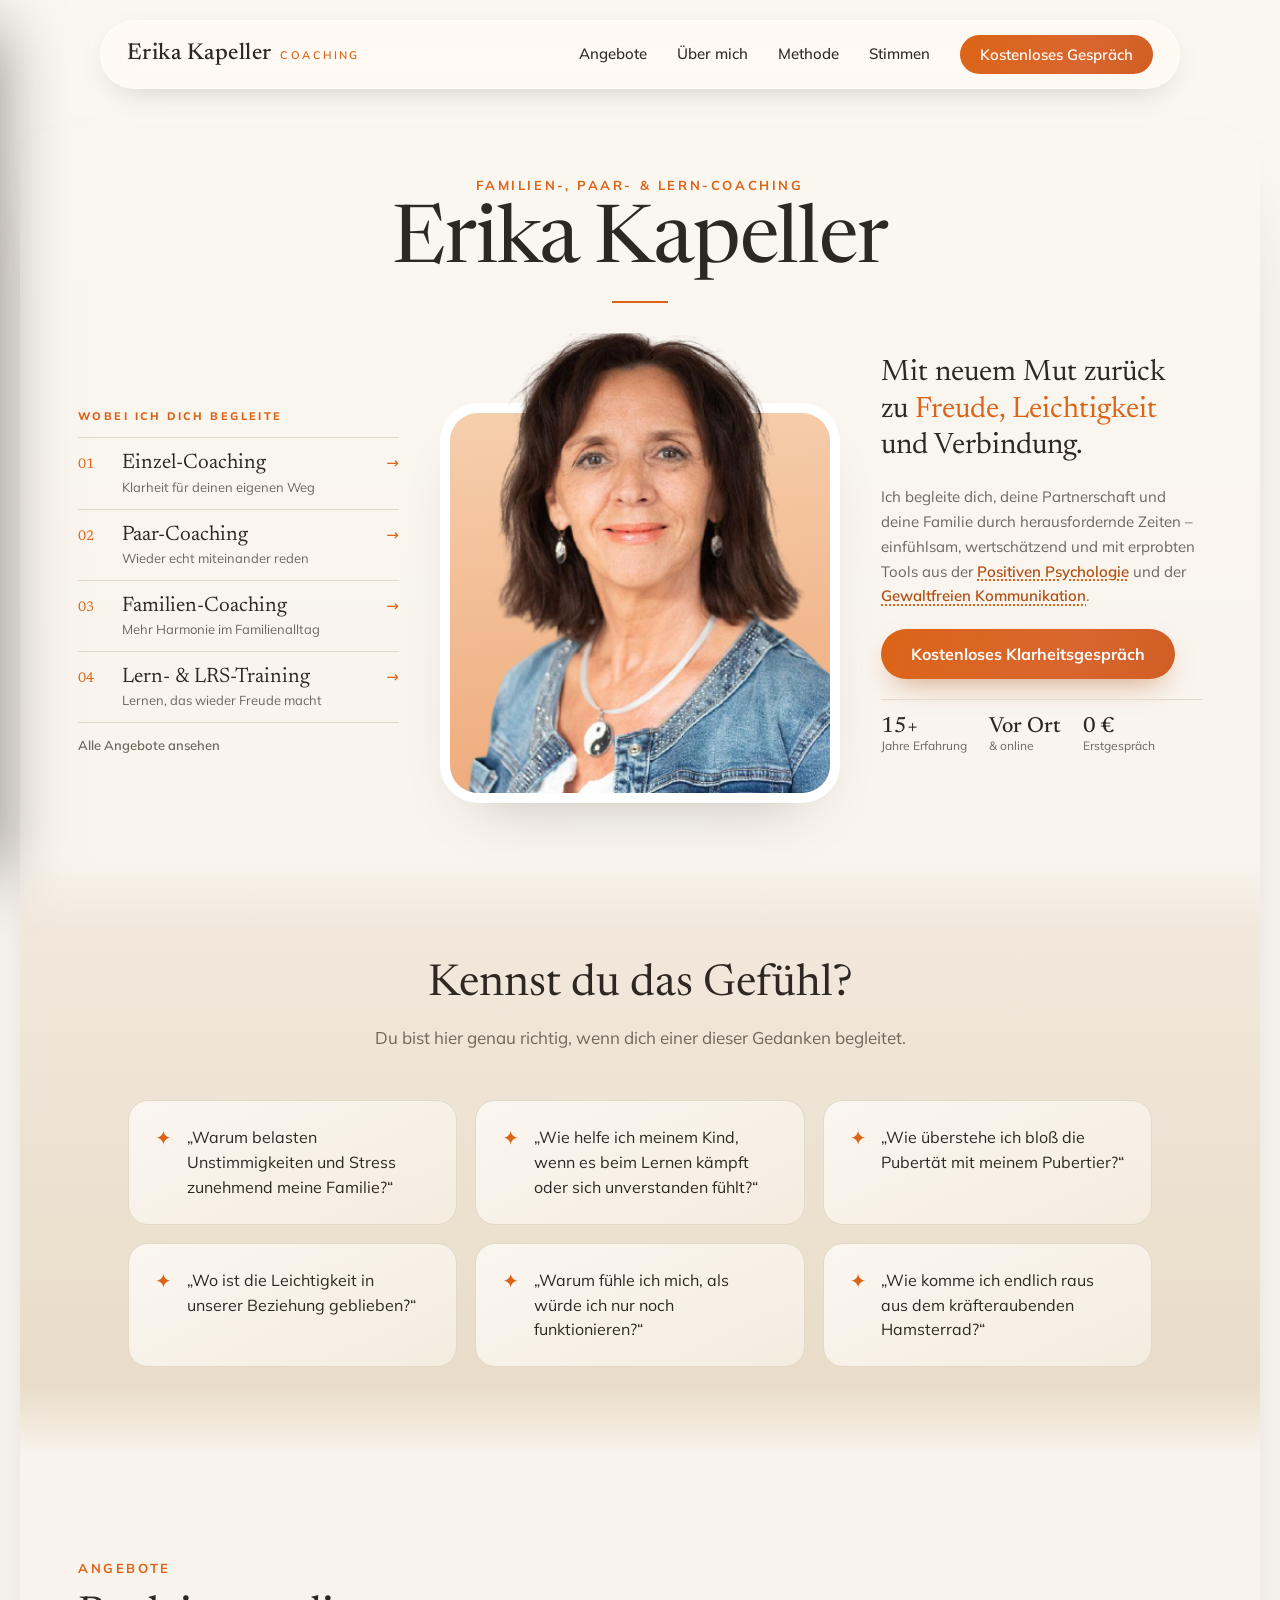
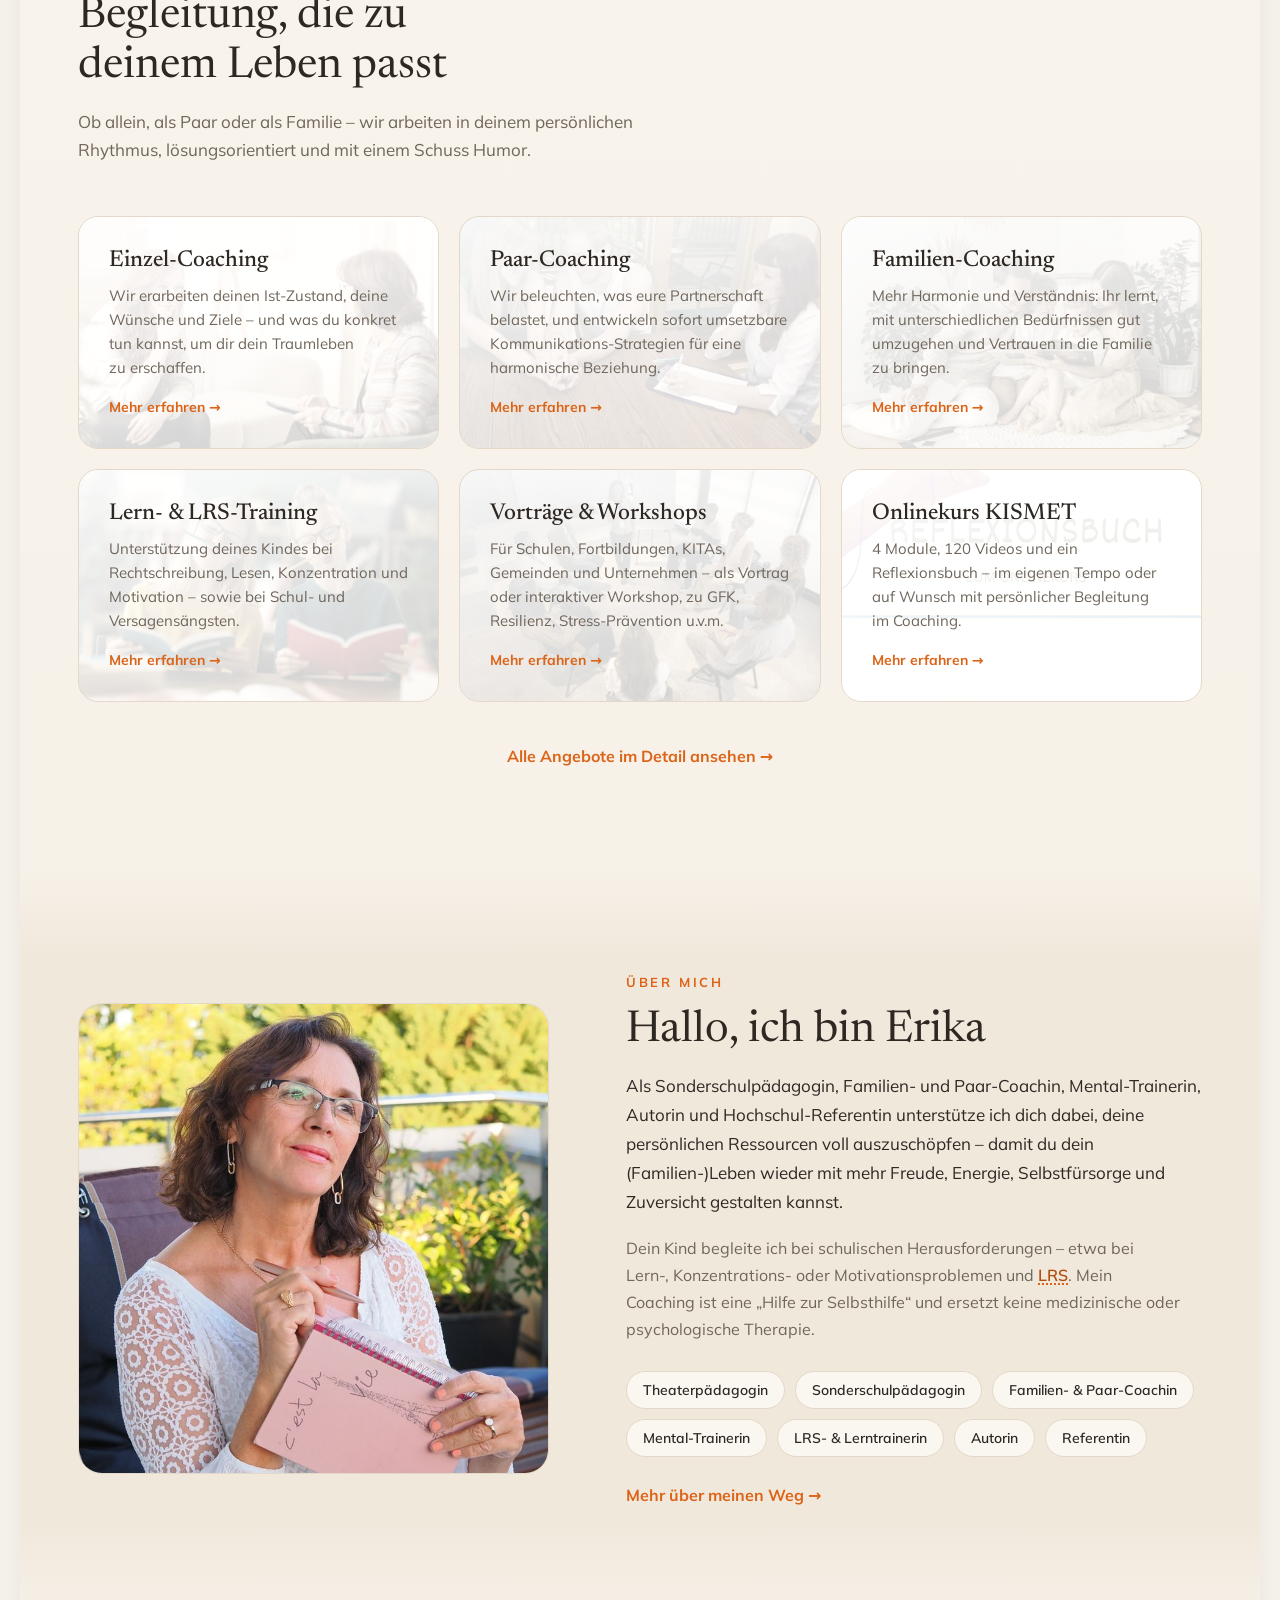
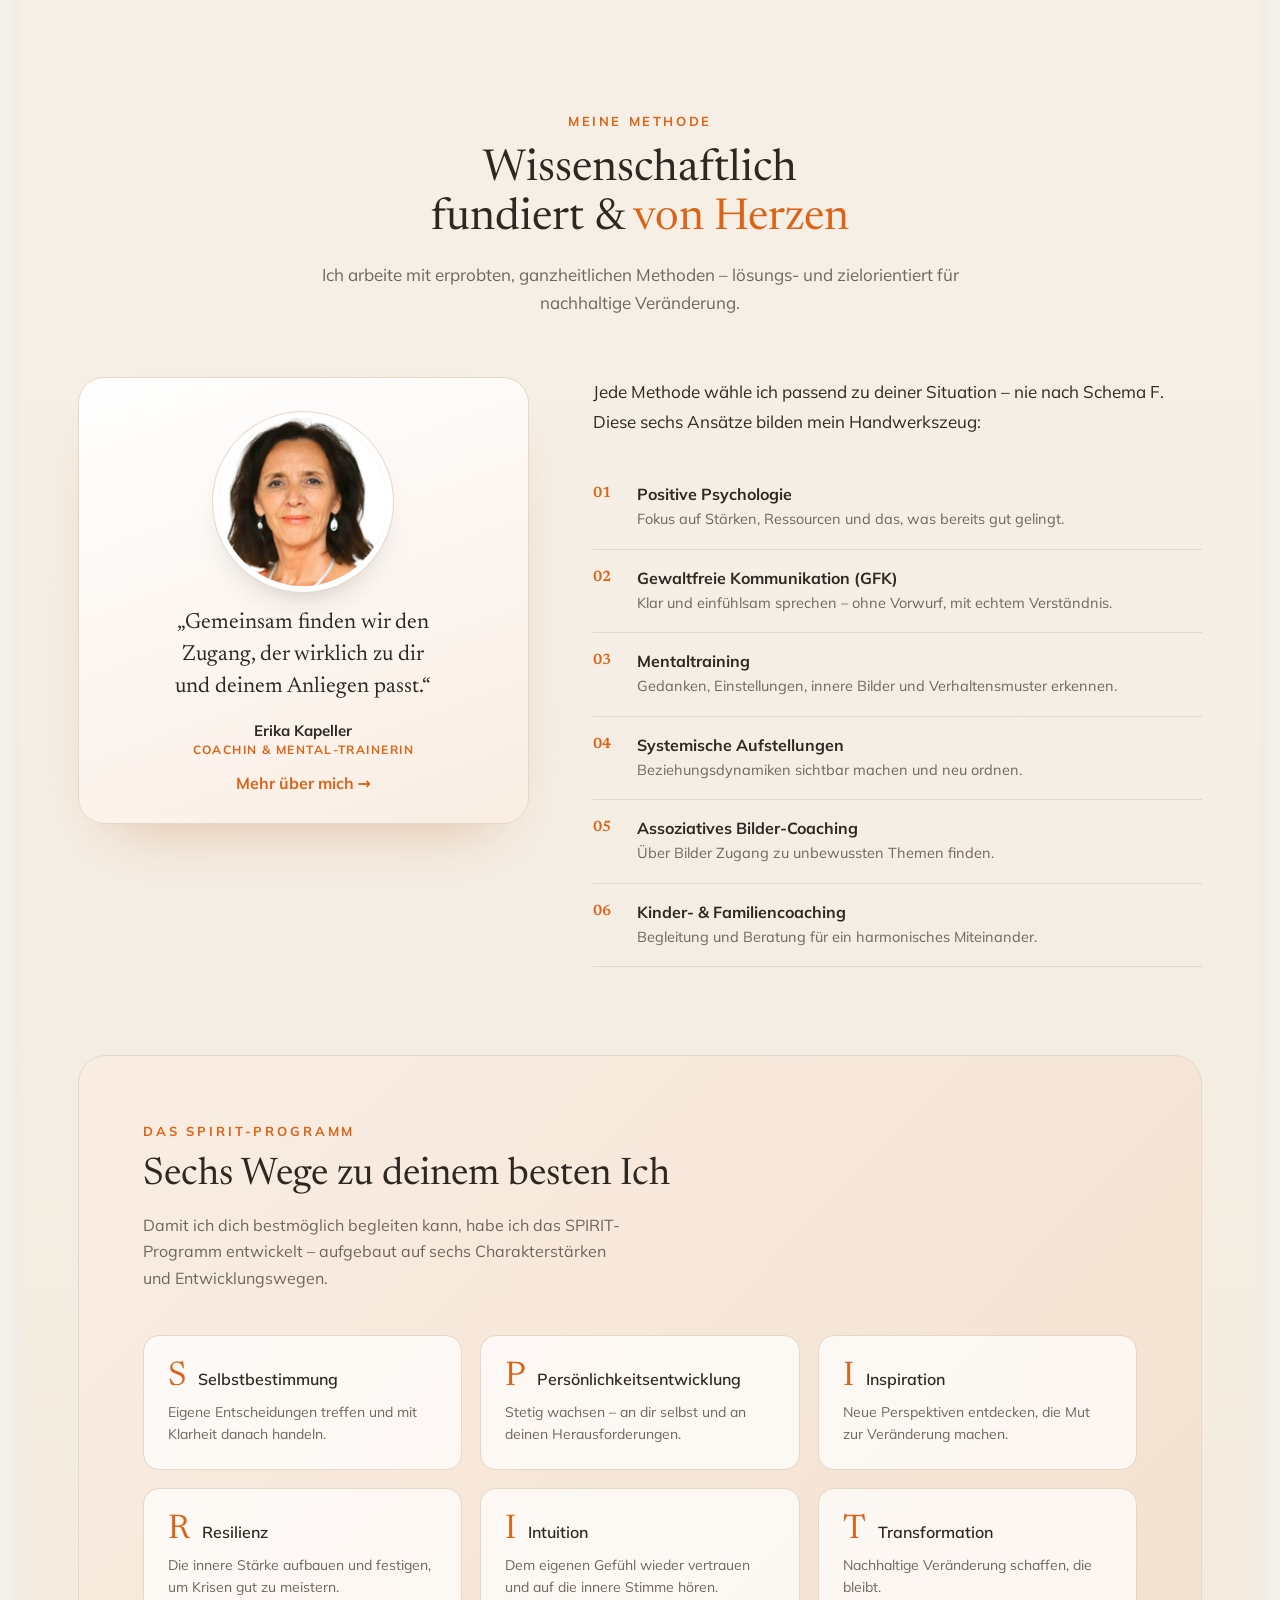
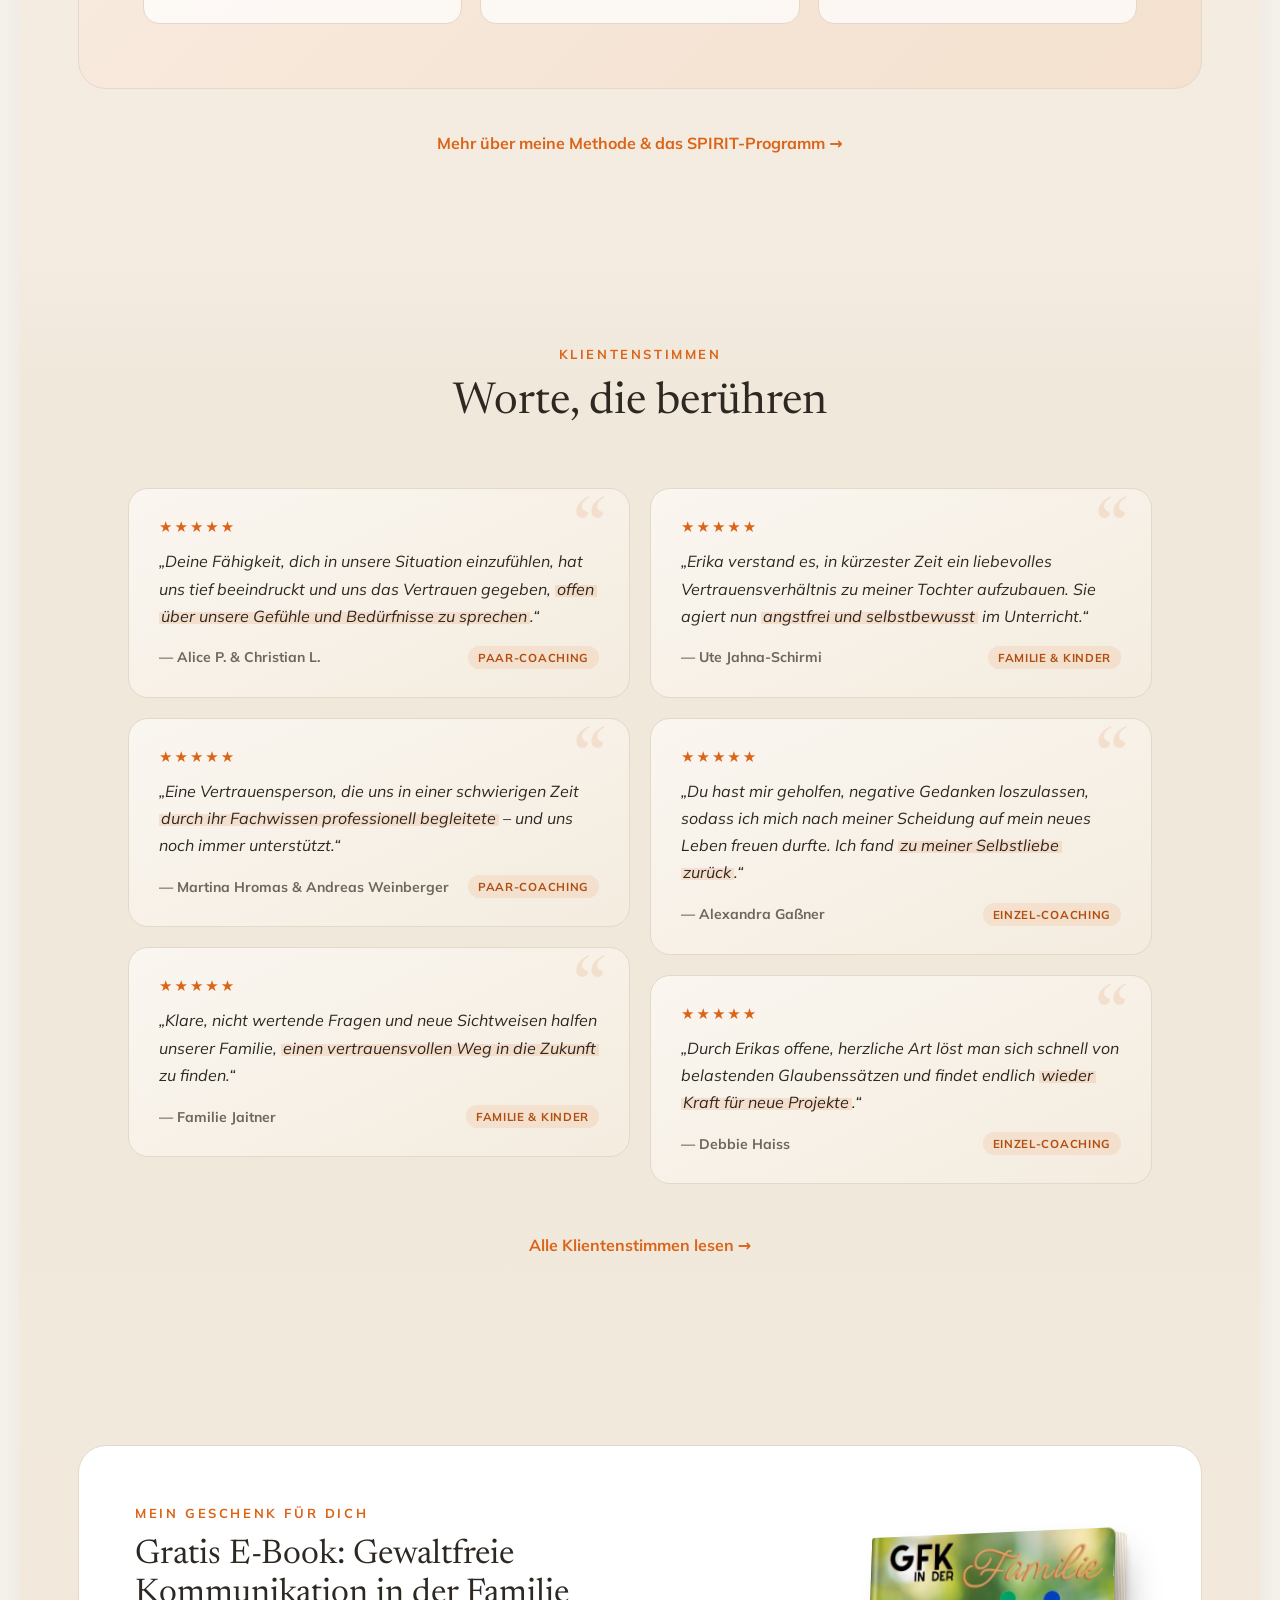
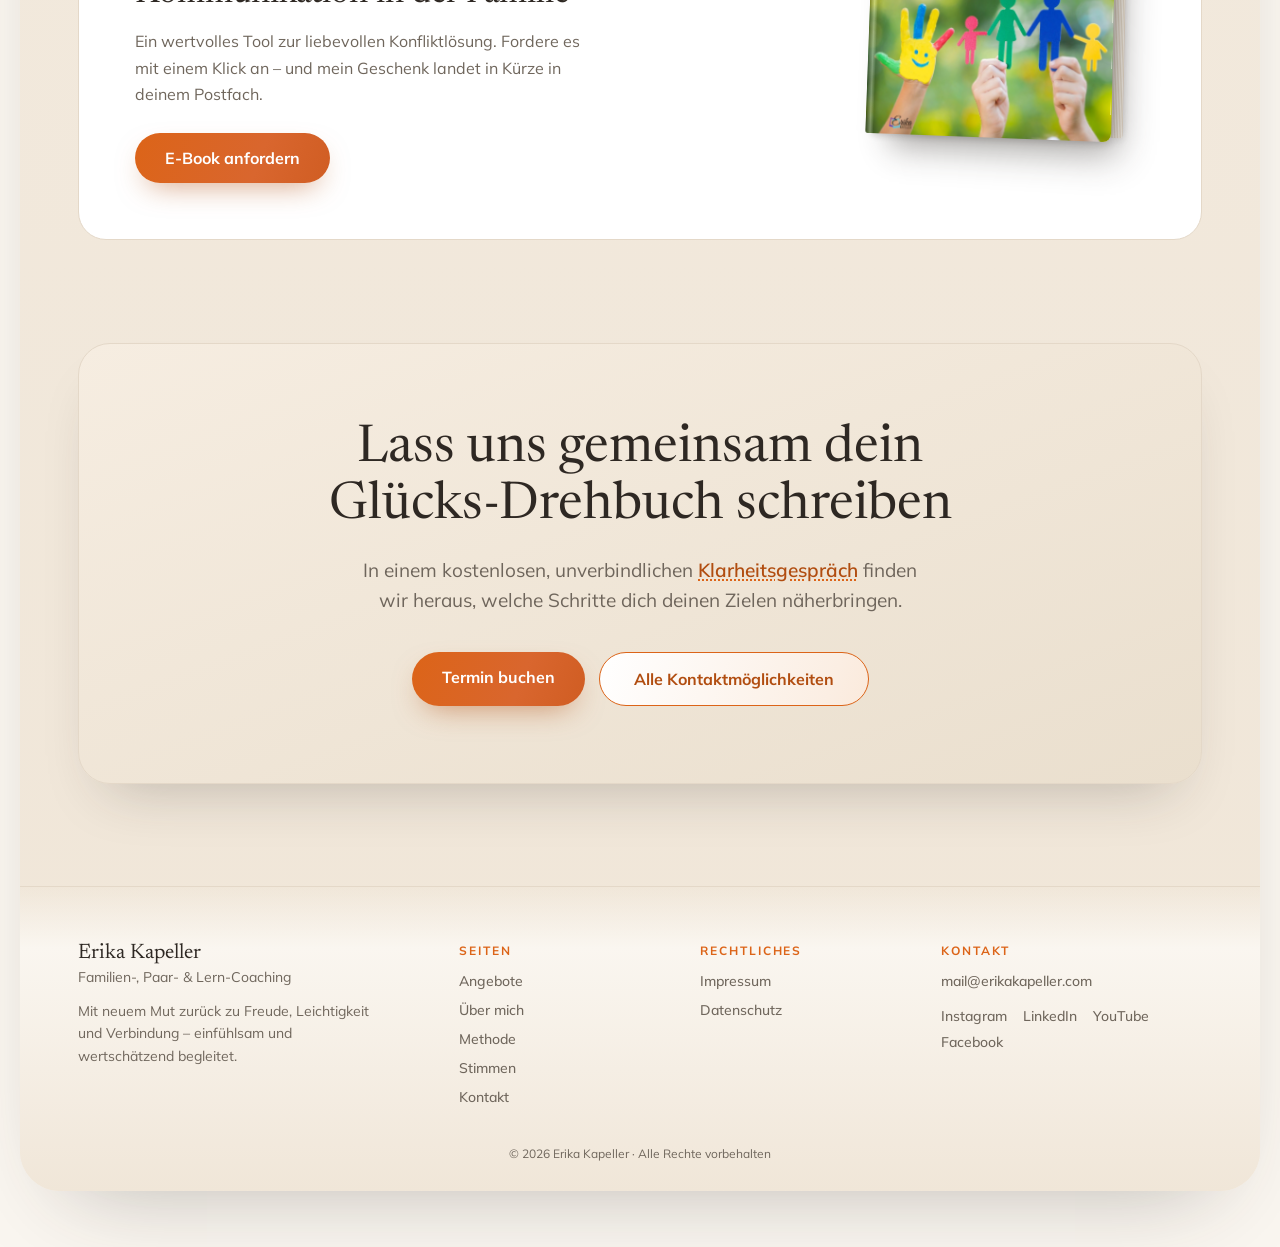
==== commit fd443e7d: "Gradient-Hover wie beim Klassenmanagement, in warmen Toenen Knoepfe (Hauptknopf, Menue, Umrandet, Fi" ====
--- a/index.html
+++ b/index.html
@@ -11,7 +11,7 @@
 <link rel="preconnect" href="https://fonts.googleapis.com">
 <link rel="preconnect" href="https://fonts.gstatic.com" crossorigin>
 <link href="https://fonts.googleapis.com/css2?family=Newsreader:ital,opsz,wght@0,6..72,400;0,6..72,500;0,6..72,600;1,6..72,400&family=Mulish:wght@300;400;500;600;700&display=swap" rel="stylesheet">
-<link rel="stylesheet" href="styles.css?v=20261117p">
+<link rel="stylesheet" href="styles.css?v=20261117r">
 </head>
 <body>
 
@@ -343,6 +343,6 @@
 
 </div>
 
-<script src="script.js?v=20261117p"></script>
+<script src="script.js?v=20261117r"></script>
 </body>
 </html>
--- a/styles.css
+++ b/styles.css
@@ -1272,160 +1272,14 @@
 .methode-karte-rolle { font-size: 12px; font-weight: 700; letter-spacing: .12em; text-transform: uppercase; color: var(--accent); }
 @media (max-width: 860px) { .methode-karte { max-width: 420px; margin: 0 auto; } }
 
-/* ---------- Hero neu (11/2026): Text · Porträt im Bogen · Zahlen, darunter Schwerpunkte ---------- */
-.hero.hero-neu {
-  grid-template-columns: minmax(0, 1.2fr) minmax(0, 0.95fr) minmax(0, 0.48fr);
-  grid-template-areas: "text bild zahlen";
-  align-items: end;
-  gap: 0 clamp(28px, 4vw, 56px);
-  padding-top: clamp(40px, 6vw, 72px);
-  padding-bottom: clamp(36px, 5vw, 56px);
-}
-.hero-text-col { grid-area: text; align-self: center; padding-bottom: 40px; }
-.hero-neu .hero-title { font-size: clamp(38px, 4.4vw, 58px); }
-.hero-neu .hero-actions { flex-wrap: wrap; row-gap: 12px; }
-
-.hero-portrait { grid-area: bild; position: relative; display: flex; justify-content: center; align-items: flex-end; min-height: 520px; }
-.hero-bogen {
-  position: absolute; left: -5%; right: -5%; bottom: 0; height: 72%;
-  border-radius: 999px 999px 28px 28px;
-  background:
-    radial-gradient(110% 70% at 50% 8%, rgba(255,255,255,.35), transparent 62%),
-    linear-gradient(175deg, #f6cfae 0%, #eea979 100%);
-  box-shadow: 0 30px 60px -34px rgba(var(--accent-deep-rgb), .55);
-}
-.hero-portrait img {
-  position: relative; z-index: 1; display: block;
-  width: 86%; max-width: 380px; height: auto;
-  border-radius: 0 0 28px 28px;
-  filter: drop-shadow(0 18px 30px rgba(46,40,35,.18));
-}
-.hero-neu .hero-badge { bottom: 18px; z-index: 2; }
-
-.hero-zahlen { grid-area: zahlen; display: flex; flex-direction: column; gap: 26px; text-align: right; padding-bottom: 40px; align-self: center; }
-.hero-zahl b { display: block; font-family: 'Newsreader', serif; font-weight: 500; font-size: clamp(34px, 3.4vw, 44px); line-height: 1; color: var(--ink); }
-.hero-zahl span { display: block; margin-top: 6px; font-size: 13.5px; color: var(--muted); line-height: 1.35; }
-.hero-social span { display: block; font-size: 11px; font-weight: 800; letter-spacing: .14em; text-transform: uppercase; color: var(--accent); margin-bottom: 10px; }
-.hero-social div { display: flex; gap: 8px; justify-content: flex-end; }
-.hero-social a {
-  width: 38px; height: 38px; border-radius: 50%; display: inline-flex; align-items: center; justify-content: center;
-  background: #fff; border: 1px solid var(--line); color: var(--ink);
-  transition: color .25s, border-color .25s, transform .25s;
-}
-.hero-social a:hover, .hero-social a:focus-visible { color: var(--accent); border-color: var(--accent); transform: translateY(-2px); }
-.hero-social svg { width: 18px; height: 18px; }
-
-.hero-leiste {
-  grid-area: leiste; display: grid; grid-template-columns: repeat(4, minmax(0, 1fr));
-  border-top: 1px solid var(--line); margin-top: 0;
-}
-.hero-leiste a { display: block; padding: 22px 22px 6px; border-left: 1px solid var(--line); }
-.hero-leiste a:first-child { border-left: 0; padding-left: 0; }
-.hero-leiste b { display: block; font-size: 13px; font-weight: 800; letter-spacing: .1em; text-transform: uppercase; color: var(--ink); margin-bottom: 6px; }
-.hero-leiste span { font-size: 14.5px; color: var(--muted); transition: color .25s; }
-.hero-leiste span span { display: inline-block; transition: transform .3s cubic-bezier(.22,1,.36,1); color: var(--accent); }
-.hero-leiste a:hover span { color: var(--ink); }
-.hero-leiste a:hover span span { transform: translateX(4px); }
-
-@media (max-width: 1080px) {
-  .hero.hero-neu { grid-template-columns: minmax(0,1.1fr) minmax(0,0.9fr); grid-template-areas: "text bild" "zahlen zahlen" "leiste leiste"; }
-  .hero-zahlen { flex-direction: row; flex-wrap: wrap; justify-content: space-between; align-items: flex-end; text-align: left; padding: 28px 0 8px; gap: 20px 28px; }
-  .hero-social div { justify-content: flex-start; }
-}
-@media (max-width: 760px) {
-  .hero.hero-neu { grid-template-columns: minmax(0,1fr); grid-template-areas: "text" "bild" "zahlen" "leiste"; }
-  .hero-text-col { padding-bottom: 28px; }
-  .hero-portrait { min-height: 0; max-width: 340px; width: 100%; margin: 0 auto; }
-  .hero-portrait img { width: 84%; }
-  .hero-zahlen { justify-content: space-between; }
-  .hero-zahl b { font-size: 32px; }
-  .hero-social { flex-basis: 100%; }
-  .hero-leiste { grid-template-columns: repeat(2, minmax(0,1fr)); margin-top: 20px; }
-  .hero-leiste a { padding: 16px 14px 14px; border-left: 0; border-top: 1px solid var(--line); }
-  .hero-leiste a:nth-child(-n+2) { border-top: 0; }
-  .hero-leiste a:nth-child(odd) { padding-left: 0; border-right: 1px solid var(--line); }
-}
-@media (prefers-reduced-motion: reduce) { .hero-social a, .hero-leiste span span { transition: none; } }
-.hero-neu .btn-ghost { padding-left: 10px; padding-right: 10px; }
-.nowrap { white-space: nowrap; }
-.hero-leiste .nowrap { color: inherit; }
-.hero-leiste span.nowrap { display: inline; color: inherit; transform: none; }
-.hero-leiste a:hover span.nowrap { transform: none; }
-.hero-leiste a:hover span.nowrap > span { transform: translateX(4px); }
+
+/* Navigation: Menüpunkte brechen nicht um; mittlere Breiten enger */
 .nav-links a { white-space: nowrap; }
-@media (max-width: 760px) {
-  .hero-zahlen { display: grid; grid-template-columns: repeat(3, minmax(0, 1fr)); gap: 18px 14px; }
-  .hero-zahl b { font-size: 28px; }
-  .hero-zahl span { font-size: 12.5px; }
-  .hero-social { grid-column: 1 / -1; }
-  .hero-bogen { left: 0; right: 0; }
-}
-
-/* Hero, Runde 2: ruhiger. Statt Zahlen drei Vertrauens-Punkte, kein Social, keine Leiste */
-.hero-punkt { display: grid; grid-template-columns: auto 1fr; column-gap: 12px; align-items: start; text-align: left; }
-.hero-punkt-icon {
-  grid-row: span 2; width: 38px; height: 38px; border-radius: 50%;
-  display: inline-flex; align-items: center; justify-content: center;
-  background: rgba(var(--accent-rgb), .10); color: var(--accent);
-}
-.hero-punkt-icon svg { width: 18px; height: 18px; }
-.hero-punkt b { font-family: 'Newsreader', serif; font-weight: 500; font-size: 19px; line-height: 1.2; color: var(--ink); }
-.hero-punkt span:not(.hero-punkt-icon) { font-size: 13.5px; color: var(--muted); line-height: 1.4; margin-top: 3px; }
-.hero-neu .hero-zahlen { gap: 28px; text-align: left; }
-.hero-neu .hero-portrait img { filter: drop-shadow(0 14px 24px rgba(46,40,35,.22)); }
-@media (max-width: 1080px) {
-  .hero.hero-neu { grid-template-areas: "text bild" "zahlen zahlen"; }
-  .hero-neu .hero-zahlen { display: grid; grid-template-columns: repeat(3, minmax(0,1fr)); gap: 20px; padding-top: 32px; }
-}
-@media (max-width: 760px) {
-  .hero.hero-neu { grid-template-areas: "text" "bild" "zahlen"; }
-  .hero-neu .hero-zahlen { grid-template-columns: minmax(0,1fr); gap: 16px; padding-top: 28px; }
-}
-
-/* Hero, Runde 3: zwei Spalten, Vertrauens-Punkte als Reihe unter den Knöpfen */
-.hero.hero-neu { grid-template-columns: minmax(0, 1.12fr) minmax(0, 0.88fr); grid-template-areas: "text bild"; }
-.hero-neu .hero-text-col { padding-bottom: 32px; }
-.hero-neu .hero-vertrauen {
-  display: grid; grid-template-columns: repeat(3, minmax(0, 1fr)); gap: 18px;
-  margin-top: 34px; padding: 22px 0 0; border-top: 1px solid var(--line);
-}
-.hero-neu .hero-vertrauen .hero-punkt { grid-template-columns: 1fr; row-gap: 8px; }
-.hero-neu .hero-vertrauen .hero-punkt-icon { grid-row: auto; width: 34px; height: 34px; }
-.hero-neu .hero-vertrauen .hero-punkt b { font-size: 17px; }
-.hero-neu .hero-vertrauen .hero-punkt span:not(.hero-punkt-icon) { margin-top: 0; font-size: 13px; }
-.hero-neu .hero-portrait img { width: 88%; max-width: 420px; }
-@media (max-width: 1080px) { .hero.hero-neu { grid-template-areas: "text bild"; } }
-@media (max-width: 760px) {
-  .hero.hero-neu { grid-template-columns: minmax(0,1fr); grid-template-areas: "text" "bild"; }
-  .hero-neu .hero-vertrauen { grid-template-columns: minmax(0,1fr); gap: 14px; }
-  .hero-neu .hero-vertrauen .hero-punkt { grid-template-columns: auto 1fr; column-gap: 12px; row-gap: 0; }
-  .hero-neu .hero-vertrauen .hero-punkt-icon { grid-row: span 2; }
-}
-/* Mittlere Breiten: Menü enger, damit es nicht über den Rand ragt */
 @media (max-width: 1060px) {
   .nav-links { gap: 18px; font-size: 14.5px; }
   .nav-cta { padding-left: 16px; padding-right: 16px; }
   .logo { font-size: 21px; }
   .logo-tag { display: none; }
-}
-
-/* Hero, Variante A: Porträt sitzt IM Bogen (Fenster), der Bogen schneidet die Fotoränder ab */
-.hero-neu .hero-portrait { min-height: 0; align-items: center; }
-.hero-neu .hero-bogen.hero-fenster {
-  position: relative; inset: auto; height: auto;
-  width: 100%; max-width: 400px; aspect-ratio: 2 / 3;
-  overflow: hidden; isolation: isolate;
-  border-radius: 999px 999px 28px 28px;
-}
-.hero-neu .hero-fenster img {
-  position: absolute; left: 50%; top: 6%; transform: translateX(-50%);
-  width: 103%; max-width: none; height: auto;
-  border-radius: 0; filter: none;
-}
-.hero-neu .hero-badge { position: absolute; bottom: -18px; left: 50%; transform: translateX(-50%); white-space: nowrap; }
-.hero-neu .hero-portrait { padding-bottom: 22px; }
-@media (max-width: 760px) {
-  .hero-neu .hero-bogen.hero-fenster { max-width: 340px; margin: 0 auto; }
 }
 
 /* ---------- Hero Variante D (zentriert): Name groß, Schwerpunkte · Porträt · Leitsatz ---------- */
@@ -1496,3 +1350,59 @@
   .hz-punkt:nth-last-child(2) { border-bottom: 0; }
 }
 @media (prefers-reduced-motion: reduce) { .hz-pfeil, .hz-titel { transition: none; } }
+
+/* ---------- Gradient-Hover (übernommen vom Klassenmanagement, in warmen Tönen) ----------
+   1) Knöpfe: ein doppelt breiter Verlauf gleitet beim Überfahren durch.
+   2) Karten: feiner Verlaufsrand erscheint beim Überfahren.
+   3) Symbol-Plättchen: Verlauf gleitet von hell zu etwas kräftiger. Kein Vollton. */
+:root {
+  --verlauf-knopf: linear-gradient(110deg, #dc6418 0%, #d9662e 30%, #c9561a 62%, #b14d10 100%);
+  --verlauf-rand: linear-gradient(135deg, #dc6418, #f0a35f 50%, #d9967a);
+  --verlauf-hell: linear-gradient(110deg, #ffffff, #fbeee3 40%, #f8dcc4 70%, #fbe9e0);
+}
+.btn-primary, .nav-cta, .filter-chip.is-aktiv {
+  background: var(--verlauf-knopf) 0 0 / 220% 100%;
+  transition: background-position .6s ease, transform .3s ease, box-shadow .3s ease, color .25s;
+}
+.btn-primary:hover, .btn-primary:focus-visible,
+.nav-cta:hover, .nav-cta:focus-visible, .nav-cta[aria-current="page"] {
+  background: var(--verlauf-knopf) 100% 0 / 220% 100%;
+}
+.btn-outline, .filter-chip:not(.is-aktiv), a.filter-chip {
+  background: var(--verlauf-hell) 0 0 / 220% 100%;
+  transition: background-position .6s ease, border-color .3s ease, transform .3s ease, color .25s;
+}
+.btn-outline:hover, .btn-outline:focus-visible,
+.filter-chip:not(.is-aktiv):hover, a.filter-chip:hover, a.filter-chip:focus-visible {
+  background-position: 100% 0;
+}
+
+/* Verlaufsrand für Karten */
+.pain-card, .value-card, .info-card, .testimonial-card, .offer-card { position: relative; }
+.pain-card::after, .value-card::after, .info-card::after {
+  content: ''; display: block; position: absolute; inset: -1px; border-radius: inherit; padding: 1px; pointer-events: none;
+  background: var(--verlauf-rand);
+  -webkit-mask: linear-gradient(#000 0 0) content-box, linear-gradient(#000 0 0);
+  -webkit-mask-composite: xor; mask-composite: exclude;
+  opacity: 0; transition: opacity .3s ease;
+}
+.pain-card:hover, .value-card:hover, .info-card:hover { border-color: transparent; }
+.pain-card:hover::after, .value-card:hover::after, .info-card:hover::after { opacity: 1; }
+/* Angebotskarten haben ::before/::after schon fürs Bild: Rand dort über box-shadow-Verlauf lösen */
+.offer-card:hover, .offer-card:focus-visible {
+  border-color: transparent;
+  box-shadow: 0 28px 50px -26px rgba(46,40,35,0.3), 0 0 0 1px rgba(var(--accent-rgb), .55), 0 0 0 4px rgba(240,163,95,.18);
+}
+
+/* Symbol-Plättchen */
+.linien-icon, .offer-detail-icon, .hero-punkt-icon {
+  background: linear-gradient(135deg, rgba(var(--accent-rgb), .08), rgba(var(--accent-rgb), .12) 45%, rgba(240,163,95,.30) 72%, rgba(217,150,122,.28)) 0 0 / 240% 240%;
+  transition: background-position .5s ease, box-shadow .3s ease;
+}
+.value-card:hover .linien-icon, .info-card:hover .linien-icon, .offer-detail:hover .offer-detail-icon {
+  background-position: 100% 100%;
+  box-shadow: inset 0 0 0 1px rgba(var(--accent-rgb), .18);
+}
+@media (prefers-reduced-motion: reduce) {
+  .btn-primary, .nav-cta, .btn-outline, .filter-chip, .linien-icon, .offer-detail-icon { transition: none; }
+}
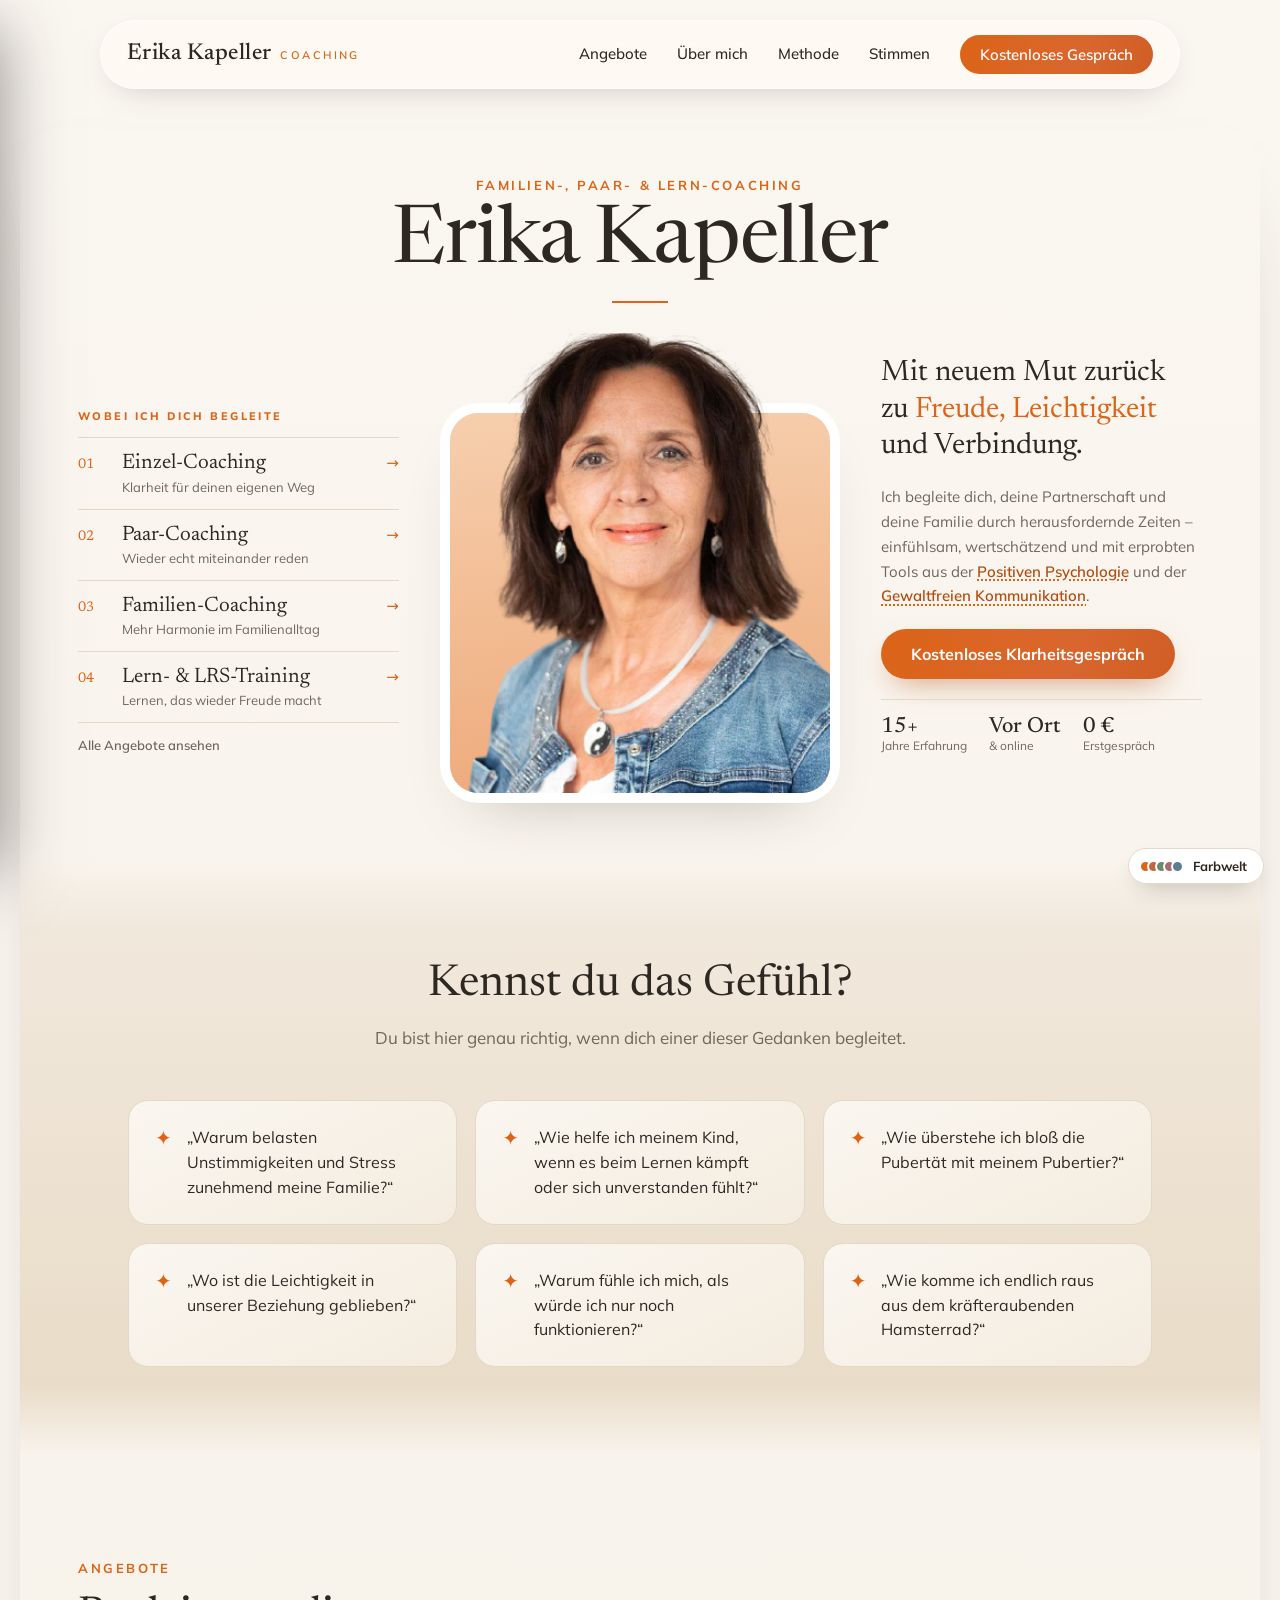
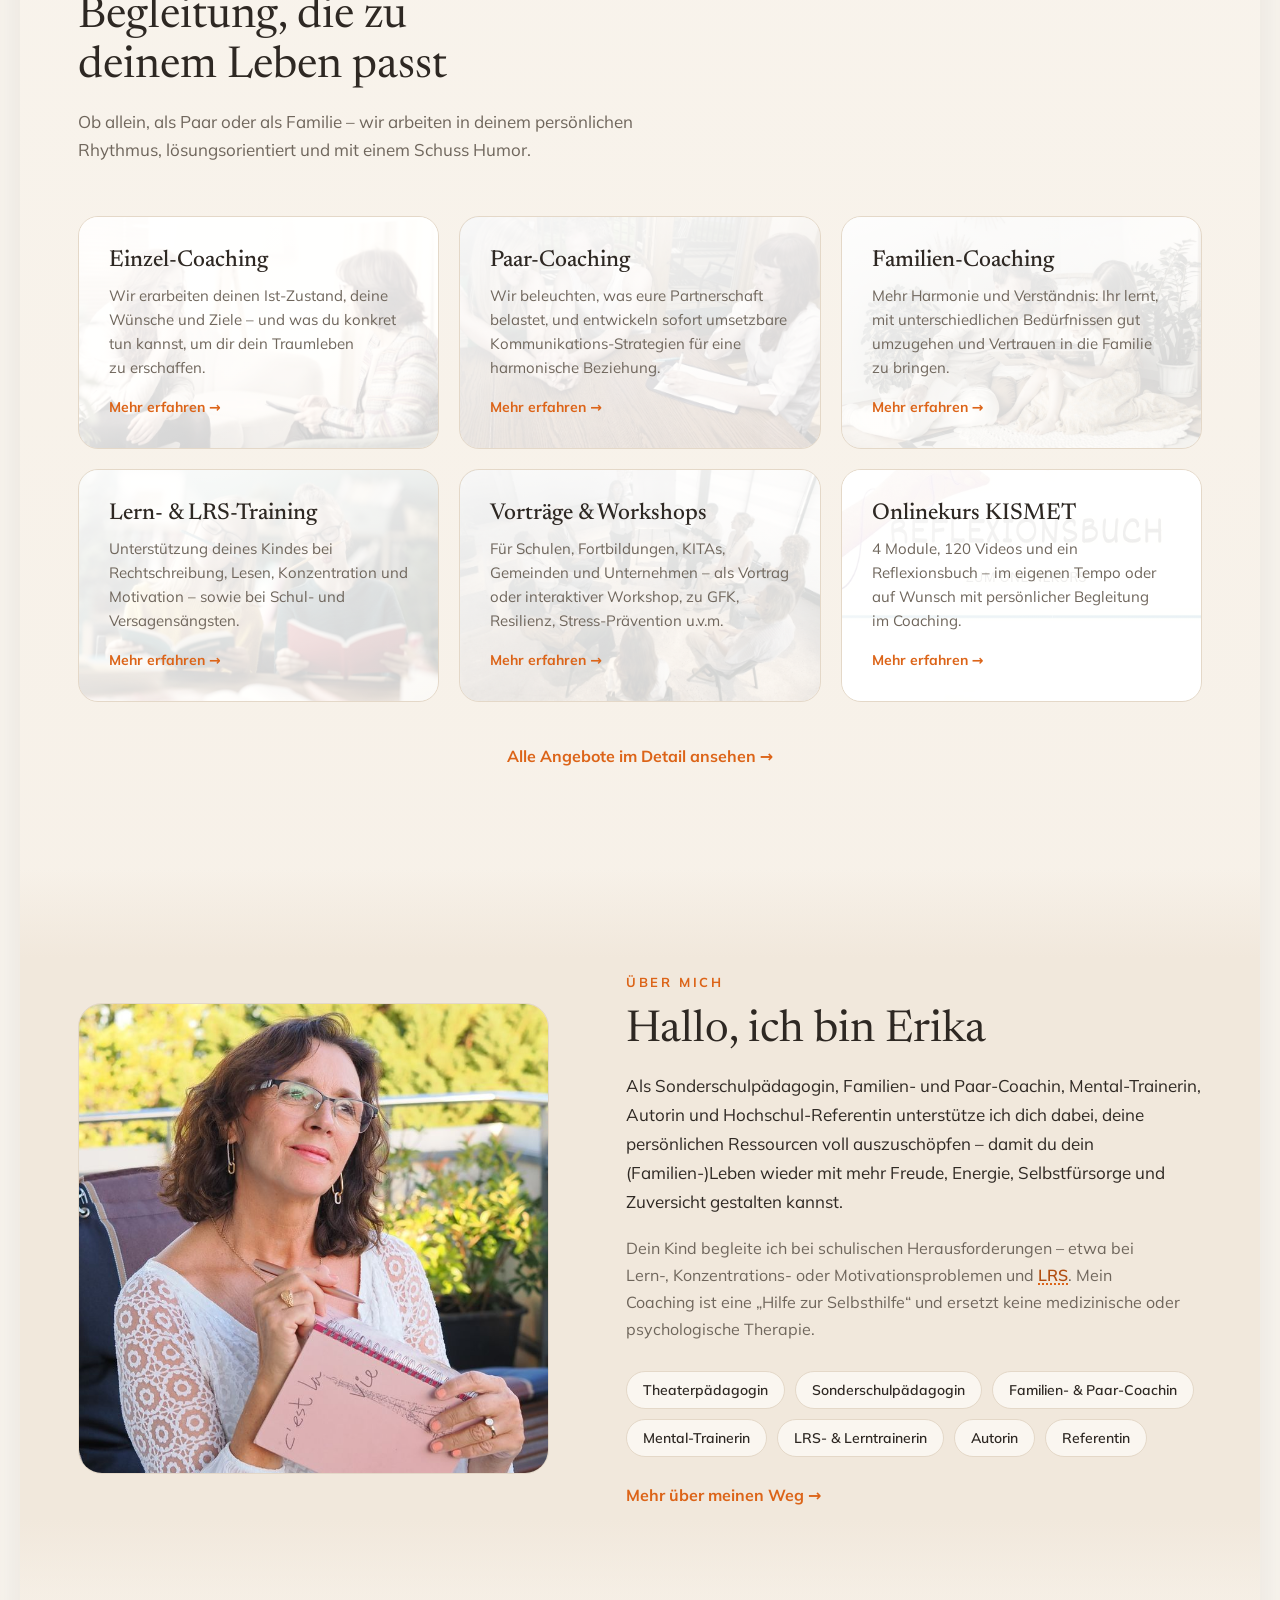
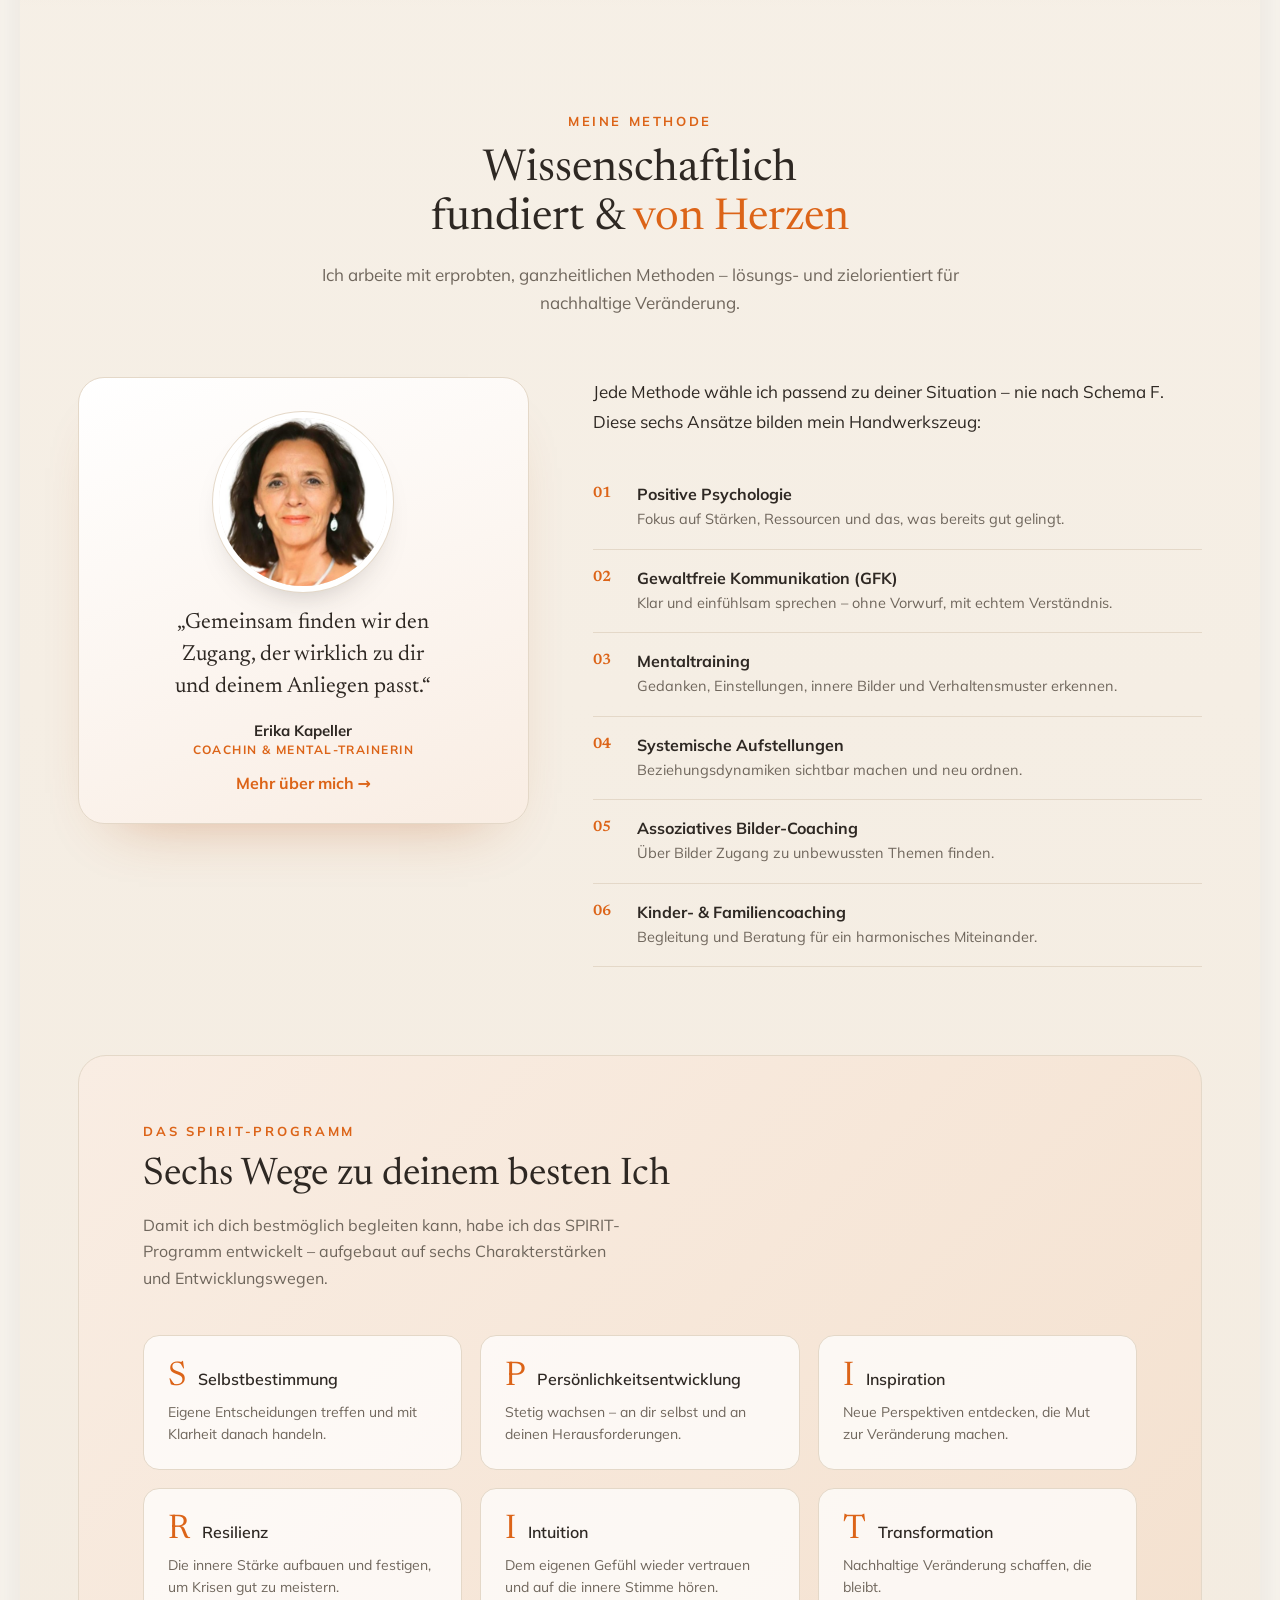
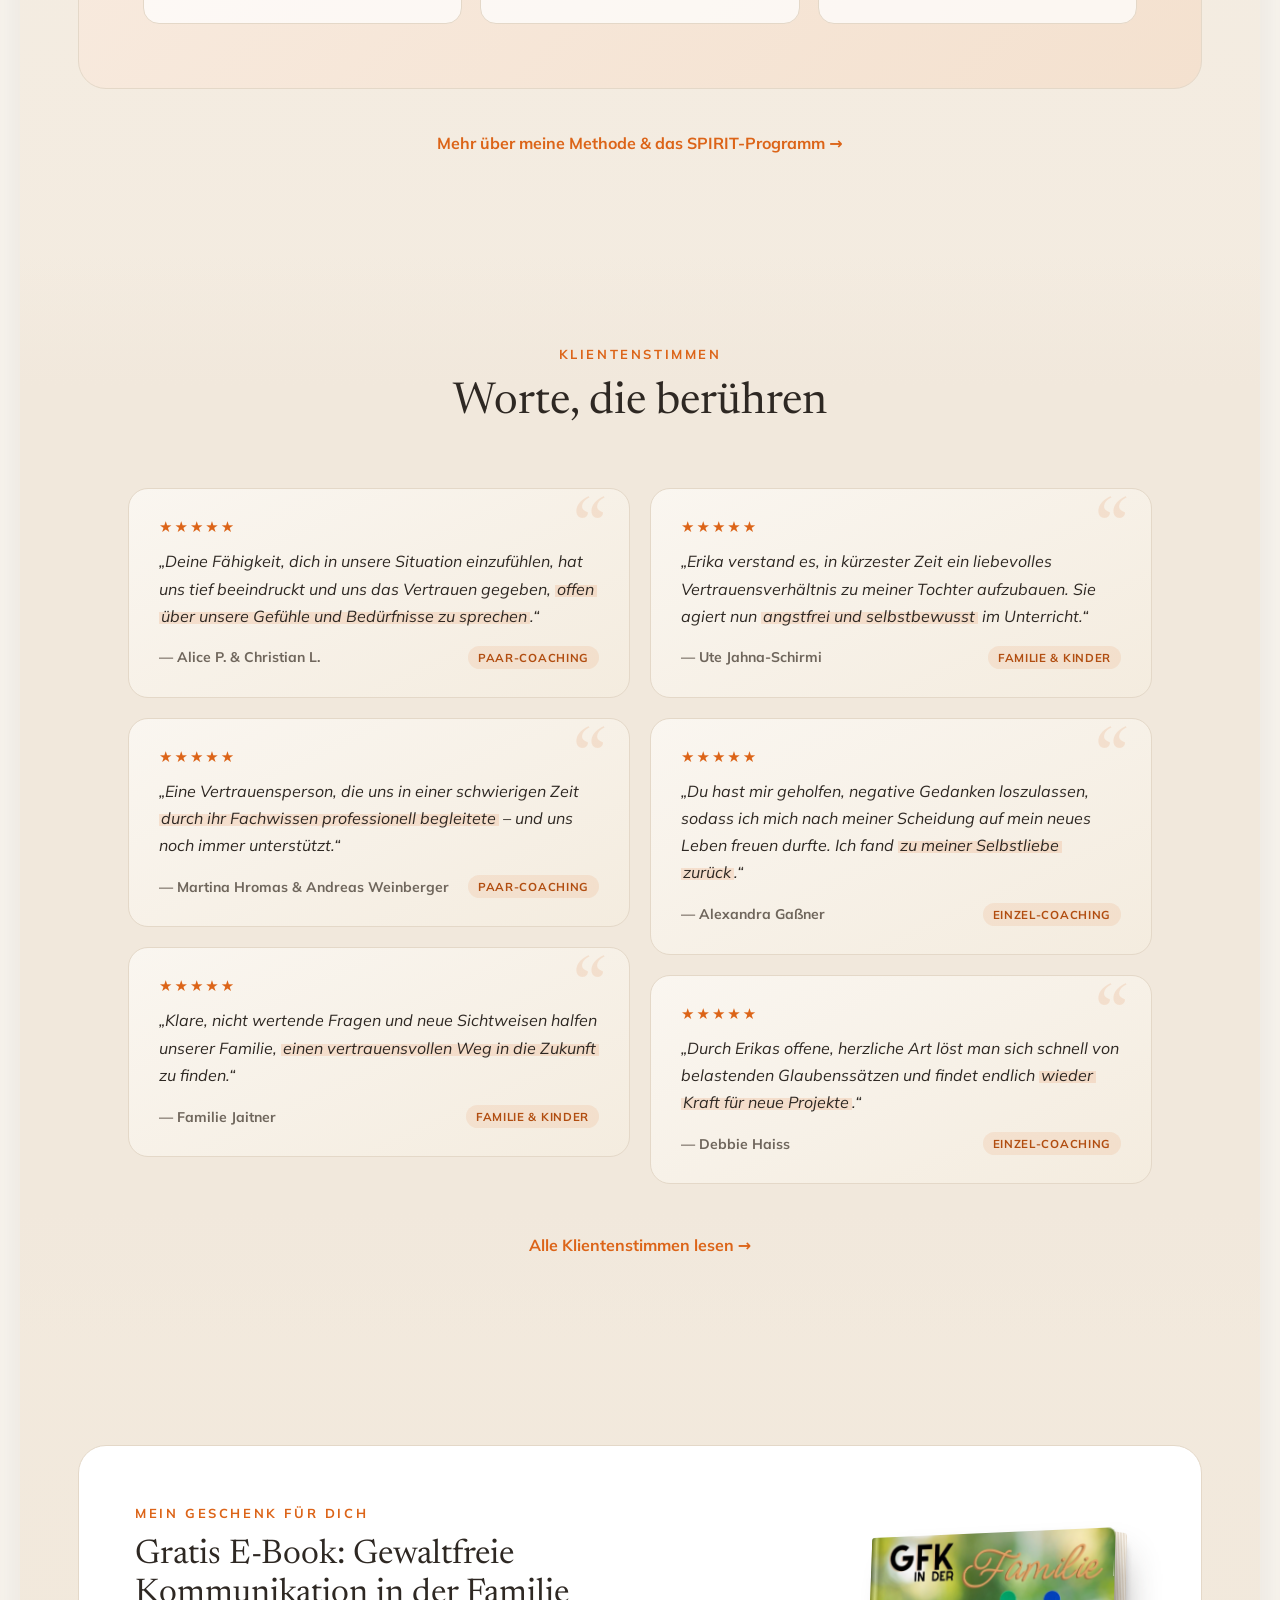
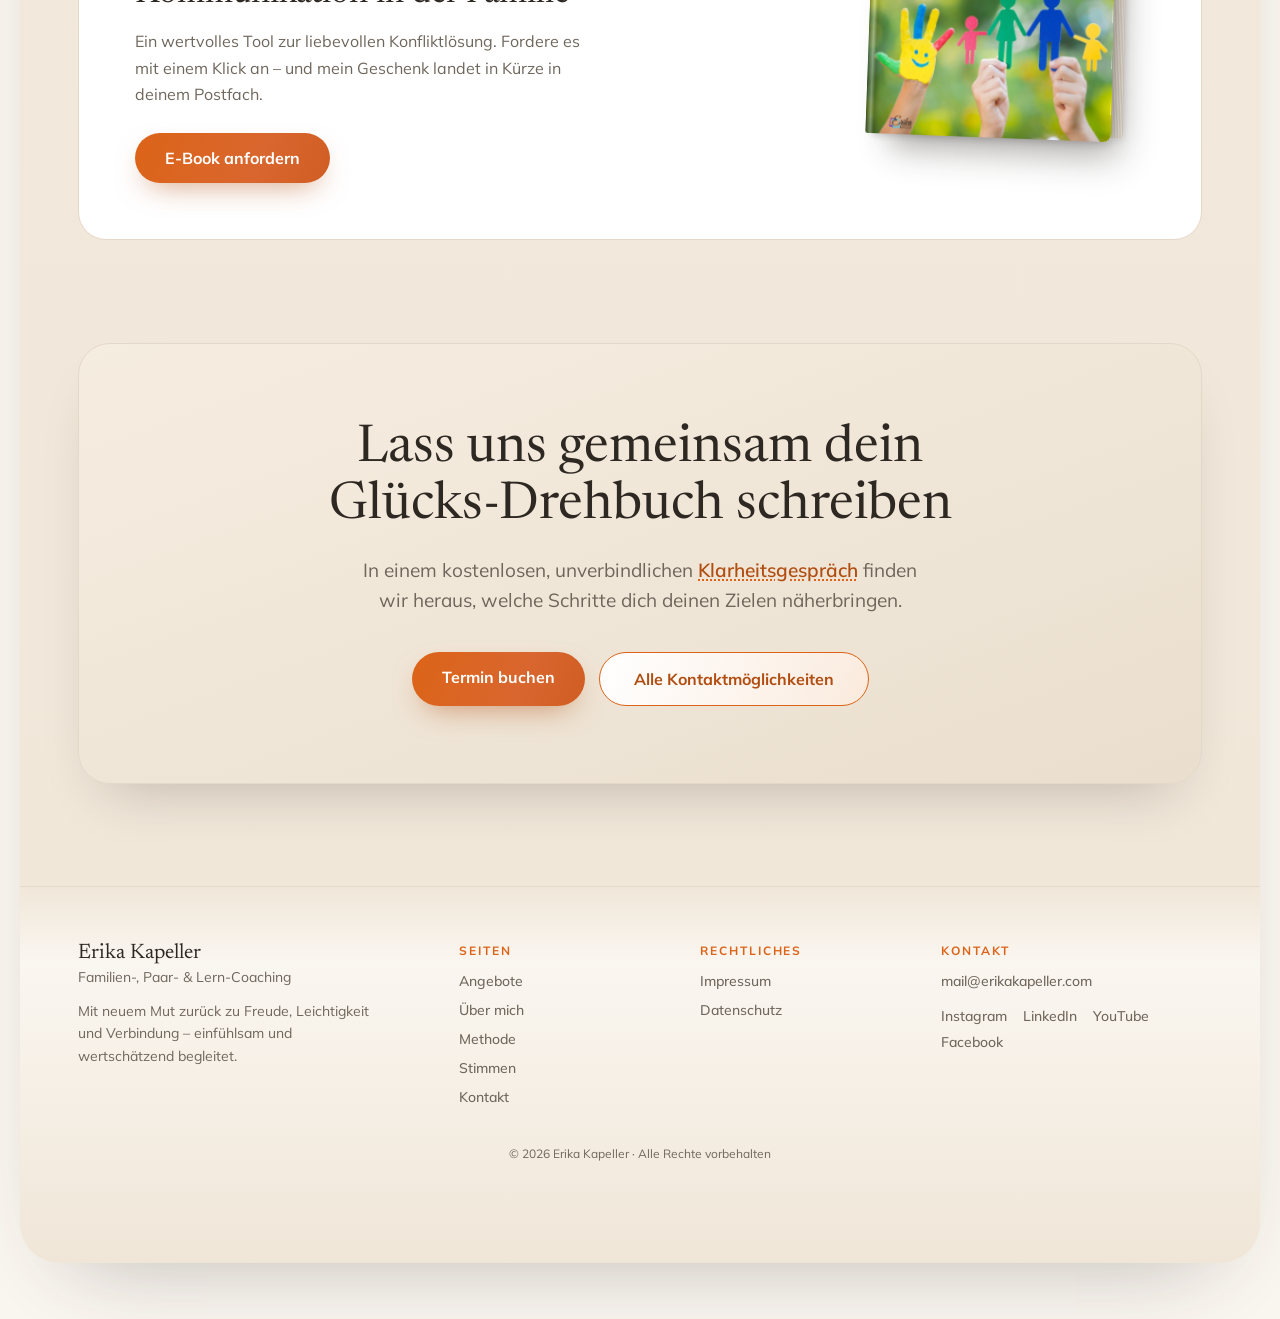
==== commit 35a03401: "Farbwelt-Umschalter wieder da, Verlaeufe wechseln mit der Palette Jede Palette bekommt eigene Glanz-" ====
--- a/index.html
+++ b/index.html
@@ -11,7 +11,7 @@
 <link rel="preconnect" href="https://fonts.googleapis.com">
 <link rel="preconnect" href="https://fonts.gstatic.com" crossorigin>
 <link href="https://fonts.googleapis.com/css2?family=Newsreader:ital,opsz,wght@0,6..72,400;0,6..72,500;0,6..72,600;1,6..72,400&family=Mulish:wght@300;400;500;600;700&display=swap" rel="stylesheet">
-<link rel="stylesheet" href="styles.css?v=20261117r">
+<link rel="stylesheet" href="styles.css?v=20261117s">
 </head>
 <body>
 
@@ -343,6 +343,6 @@
 
 </div>
 
-<script src="script.js?v=20261117r"></script>
+<script src="script.js?v=20261117s"></script>
 </body>
 </html>
--- a/styles.css
+++ b/styles.css
@@ -1356,6 +1356,8 @@
    2) Karten: feiner Verlaufsrand erscheint beim Überfahren.
    3) Symbol-Plättchen: Verlauf gleitet von hell zu etwas kräftiger. Kein Vollton. */
 :root {
+  --glanz-rgb: 240,163,95;
+  --zweit-rgb: 217,150,122;
   --verlauf-knopf: linear-gradient(110deg, #dc6418 0%, #d9662e 30%, #c9561a 62%, #b14d10 100%);
   --verlauf-rand: linear-gradient(135deg, #dc6418, #f0a35f 50%, #d9967a);
   --verlauf-hell: linear-gradient(110deg, #ffffff, #fbeee3 40%, #f8dcc4 70%, #fbe9e0);
@@ -1391,12 +1393,12 @@
 /* Angebotskarten haben ::before/::after schon fürs Bild: Rand dort über box-shadow-Verlauf lösen */
 .offer-card:hover, .offer-card:focus-visible {
   border-color: transparent;
-  box-shadow: 0 28px 50px -26px rgba(46,40,35,0.3), 0 0 0 1px rgba(var(--accent-rgb), .55), 0 0 0 4px rgba(240,163,95,.18);
+  box-shadow: 0 28px 50px -26px rgba(46,40,35,0.3), 0 0 0 1px rgba(var(--accent-rgb), .55), 0 0 0 4px rgba(var(--glanz-rgb),.18);
 }
 
 /* Symbol-Plättchen */
 .linien-icon, .offer-detail-icon, .hero-punkt-icon {
-  background: linear-gradient(135deg, rgba(var(--accent-rgb), .08), rgba(var(--accent-rgb), .12) 45%, rgba(240,163,95,.30) 72%, rgba(217,150,122,.28)) 0 0 / 240% 240%;
+  background: linear-gradient(135deg, rgba(var(--accent-rgb), .08), rgba(var(--accent-rgb), .12) 45%, rgba(var(--glanz-rgb),.30) 72%, rgba(var(--zweit-rgb),.28)) 0 0 / 240% 240%;
   transition: background-position .5s ease, box-shadow .3s ease;
 }
 .value-card:hover .linien-icon, .info-card:hover .linien-icon, .offer-detail:hover .offer-detail-icon {
@@ -1406,3 +1408,119 @@
 @media (prefers-reduced-motion: reduce) {
   .btn-primary, .nav-cta, .btn-outline, .filter-chip, .linien-icon, .offer-detail-icon { transition: none; }
 }
+
+
+/* ---------- Farbwelten zur Auswahl (vorübergehend, Umschalter in script.js) ---------- */
+:root[data-farbe="terrakotta"] {
+  --glanz-rgb: 226,154,112;
+  --zweit-rgb: 205,150,140;
+  --accent: #c2673f;
+  --accent-deep: #a8532f;
+  --accent-rgb: 194,103,63;
+  --accent-deep-rgb: 168,83,47;
+  --accent-soft-rgb: 221,171,149;
+  --tint: #f8ede5;
+  --tint-2: #f1e1d2;
+  --selection: #ebcec2;
+}
+:root[data-farbe="salbei"] {
+  --glanz-rgb: 160,190,150;
+  --zweit-rgb: 196,178,136;
+  --accent: #6b8a6e;
+  --accent-deep: #53705a;
+  --accent-rgb: 107,138,110;
+  --accent-deep-rgb: 83,112,90;
+  --accent-soft-rgb: 174,191,175;
+  --tint: #f2f0e8;
+  --tint-2: #e9e4d7;
+  --selection: #d0dad1;
+}
+:root[data-farbe="rosenholz"] {
+  --glanz-rgb: 214,150,150;
+  --zweit-rgb: 200,160,182;
+  --accent: #a86c72;
+  --accent-deep: #8a545a;
+  --accent-rgb: 168,108,114;
+  --accent-deep-rgb: 138,84,90;
+  --accent-soft-rgb: 207,174,177;
+  --tint: #f6eee8;
+  --tint-2: #efe1d7;
+  --selection: #e3d0d2;
+}
+:root[data-farbe="taubenblau"] {
+  --glanz-rgb: 140,175,200;
+  --zweit-rgb: 172,162,196;
+  --accent: #5d7d92;
+  --accent-deep: #47657a;
+  --accent-rgb: 93,125,146;
+  --accent-deep-rgb: 71,101,122;
+  --accent-soft-rgb: 166,184,195;
+  --tint: #f2efea;
+  --tint-2: #e8e3da;
+  --selection: #cbd5dc;
+}
+:root[data-farbe="lavendel"] {
+  --glanz-rgb: 184,152,208;
+  --zweit-rgb: 212,160,182;
+  --accent: #85709a;
+  --accent-deep: #6a577e;
+  --accent-rgb: 133,112,154;
+  --accent-deep-rgb: 106,87,126;
+  --accent-soft-rgb: 188,176,199;
+  --tint: #f4eeeb;
+  --tint-2: #ece2db;
+  --selection: #d8d1df;
+}
+:root[data-farbe="honig"] {
+  --glanz-rgb: 222,182,100;
+  --zweit-rgb: 206,150,112;
+  --accent: #a9813e;
+  --accent-deep: #8a672c;
+  --accent-rgb: 169,129,62;
+  --accent-deep-rgb: 138,103,44;
+  --accent-soft-rgb: 208,186,149;
+  --tint: #f6efe5;
+  --tint-2: #efe3d2;
+  --selection: #e3d7c1;
+}
+
+/* Verläufe folgen der gewählten Farbwelt (Orange behält seine handgemischten Werte) */
+:root[data-farbe] {
+  --verlauf-knopf: linear-gradient(110deg, var(--accent) 0%, color-mix(in srgb, var(--accent) 80%, rgb(var(--glanz-rgb))) 30%, color-mix(in srgb, var(--accent) 50%, var(--accent-deep)) 62%, var(--accent-deep) 100%);
+  --verlauf-rand: linear-gradient(135deg, var(--accent), rgb(var(--glanz-rgb)) 50%, rgb(var(--zweit-rgb)));
+  --verlauf-hell: linear-gradient(110deg, #ffffff, var(--tint) 40%, var(--selection) 70%, var(--tint));
+}
+
+/* Farbwelt-Umschalter (vorübergehend) */
+.farbwahl { position: fixed; right: 16px; bottom: 16px; z-index: 70; font-family: 'Mulish', system-ui, sans-serif; }
+.farbwahl-knopf {
+  display: inline-flex; align-items: center; gap: 9px; cursor: pointer;
+  font: inherit; font-size: 13px; font-weight: 700; color: var(--ink);
+  background: #fff; border: 1px solid var(--line); border-radius: 999px; padding: 9px 16px 9px 10px;
+  box-shadow: 0 10px 24px -12px rgba(46,40,35,.45);
+}
+.farbwahl-punkte { display: inline-flex; }
+.farbwahl-punkte i { width: 13px; height: 13px; border-radius: 50%; border: 2px solid #fff; margin-left: -5px; }
+.farbwahl-punkte i:first-child { margin-left: 0; }
+.farbwahl-liste {
+  position: absolute; right: 0; bottom: calc(100% + 10px); width: 240px;
+  background: #fff; border: 1px solid var(--line); border-radius: 18px; padding: 12px;
+  box-shadow: 0 24px 48px -20px rgba(46,40,35,.45);
+}
+.farbwahl-titel { font-size: 11px; font-weight: 800; letter-spacing: .1em; text-transform: uppercase; color: var(--muted); margin: 2px 6px 8px; }
+.farbwahl-option {
+  display: flex; align-items: center; gap: 10px; width: 100%; cursor: pointer;
+  font: inherit; font-size: 14px; color: var(--ink); text-align: left;
+  background: none; border: 1px solid transparent; border-radius: 12px; padding: 8px 10px;
+}
+.farbwahl-option:hover { background: var(--bg); }
+.farbwahl-option[aria-pressed="true"] { border-color: var(--line); background: var(--bg); font-weight: 700; }
+.farbwahl-option i { width: 20px; height: 20px; border-radius: 50%; flex-shrink: 0; box-shadow: inset 0 0 0 1px rgba(0,0,0,.08); }
+.farbwahl-option small { margin-left: auto; font-size: 11px; color: var(--muted); font-weight: 600; }
+.farbwahl-hinweis { font-size: 12px; line-height: 1.45; color: var(--muted); margin: 8px 6px 2px; }
+.farbwahl-knopf:focus-visible, .farbwahl-option:focus-visible { outline: 2px solid var(--accent); outline-offset: 2px; }
+
+
+/* Platz unter dem Footer, solange der schwebende Umschalter da ist */
+body:has(.farbwahl) .site-footer { padding-bottom: 72px; }
+@media (max-width: 640px) { body:has(.farbwahl) .site-footer { padding-bottom: 80px; } }
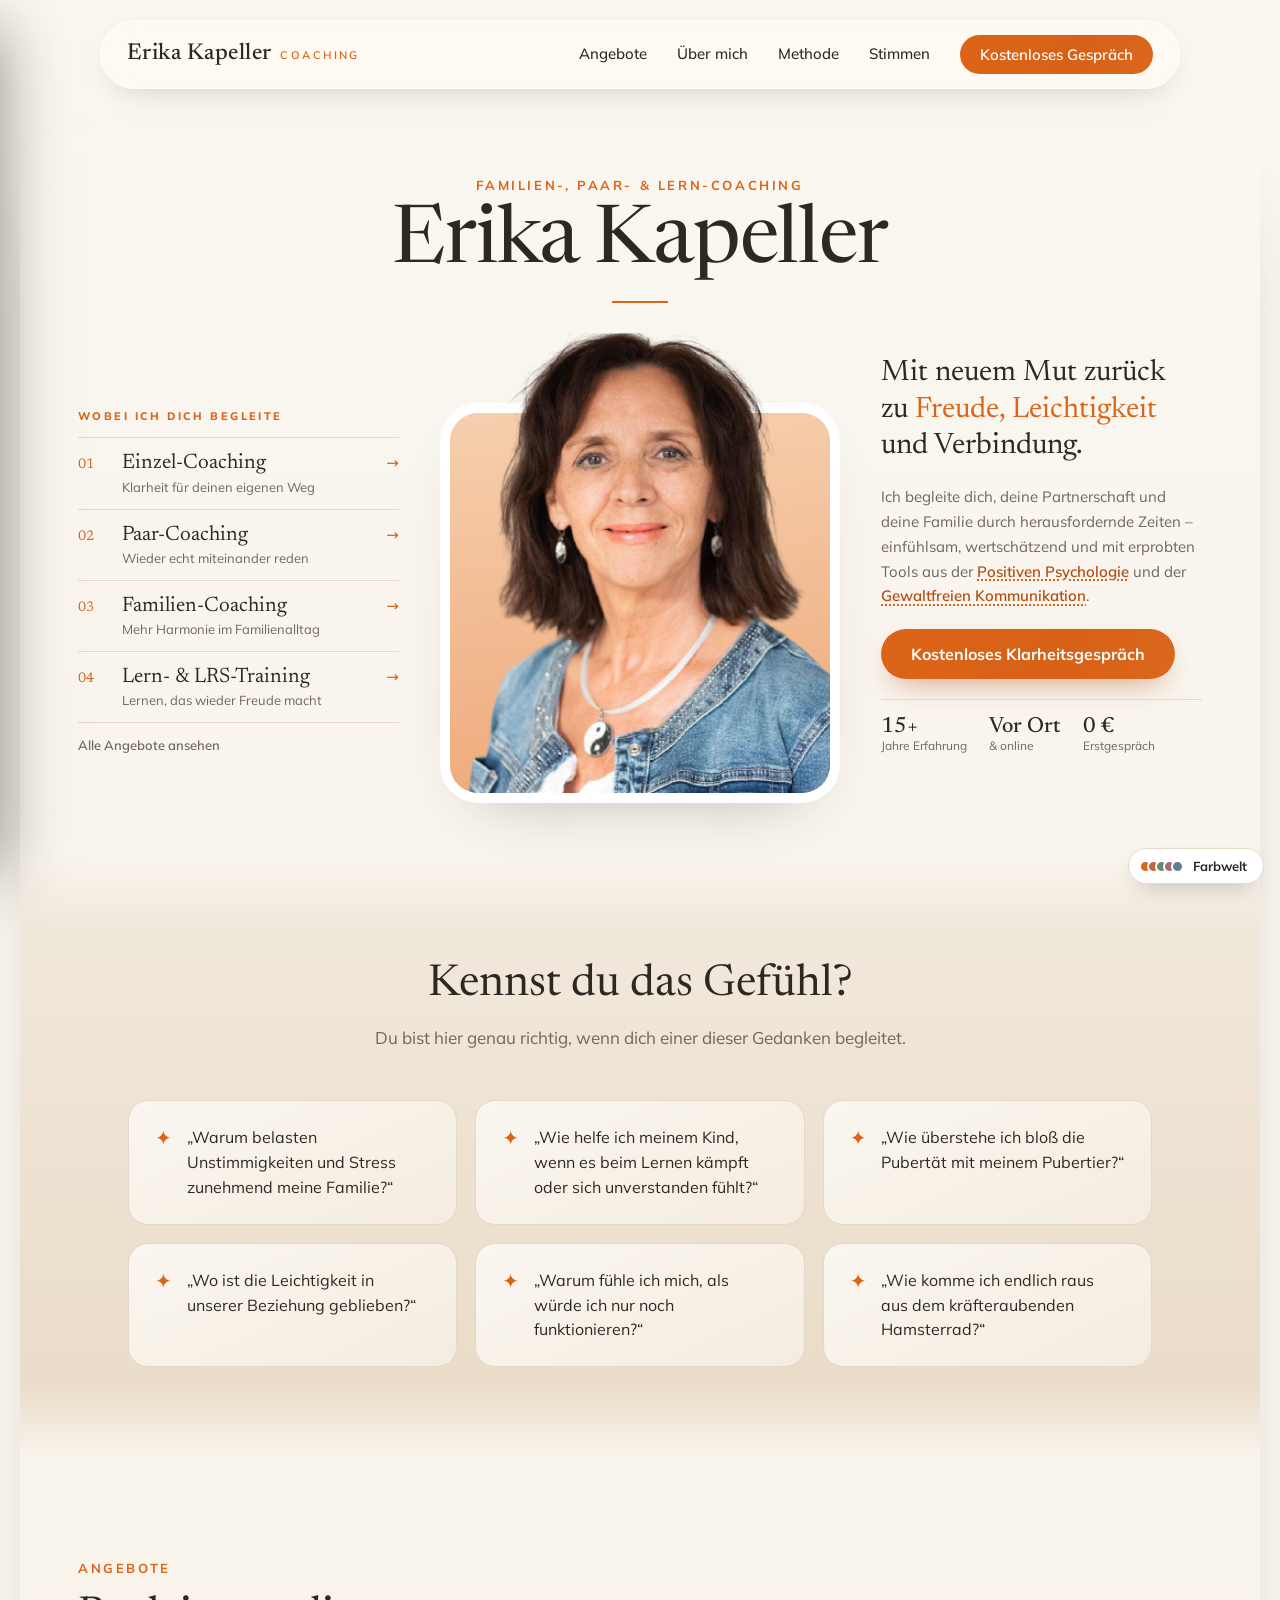
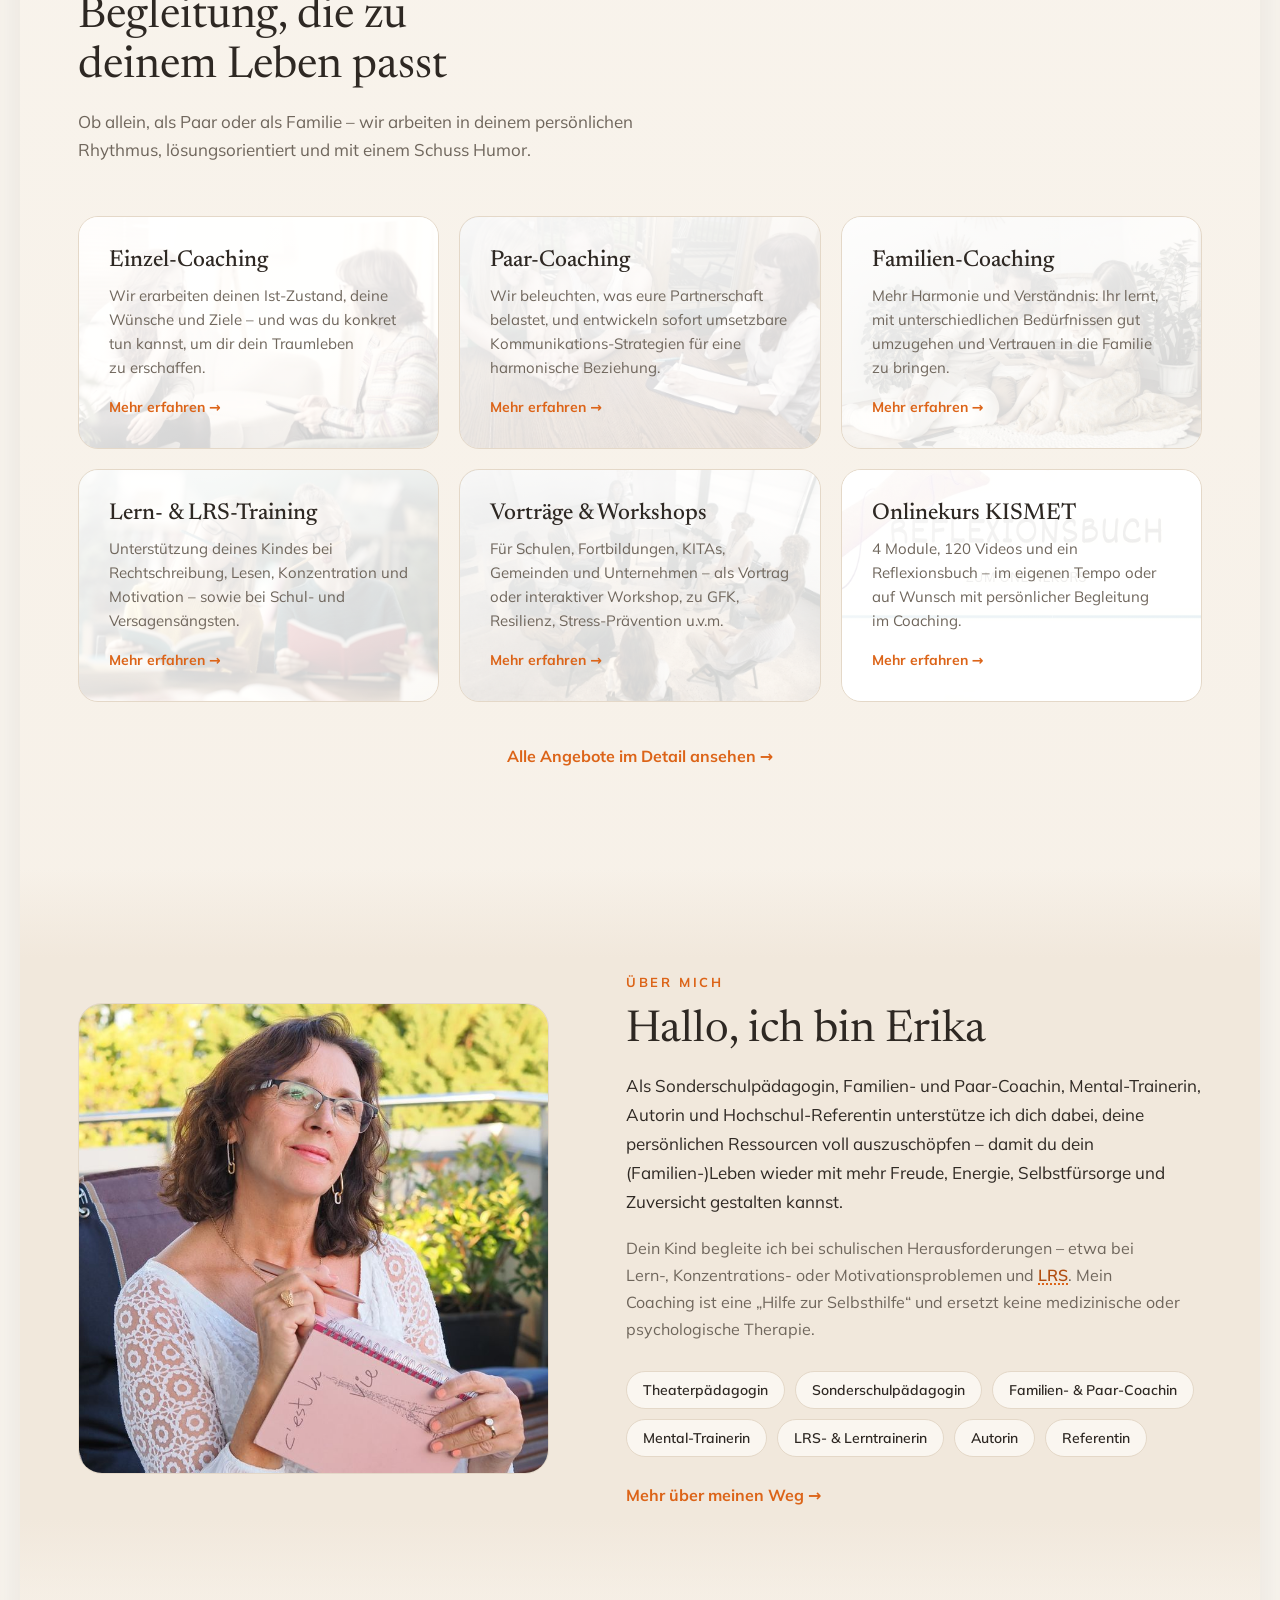
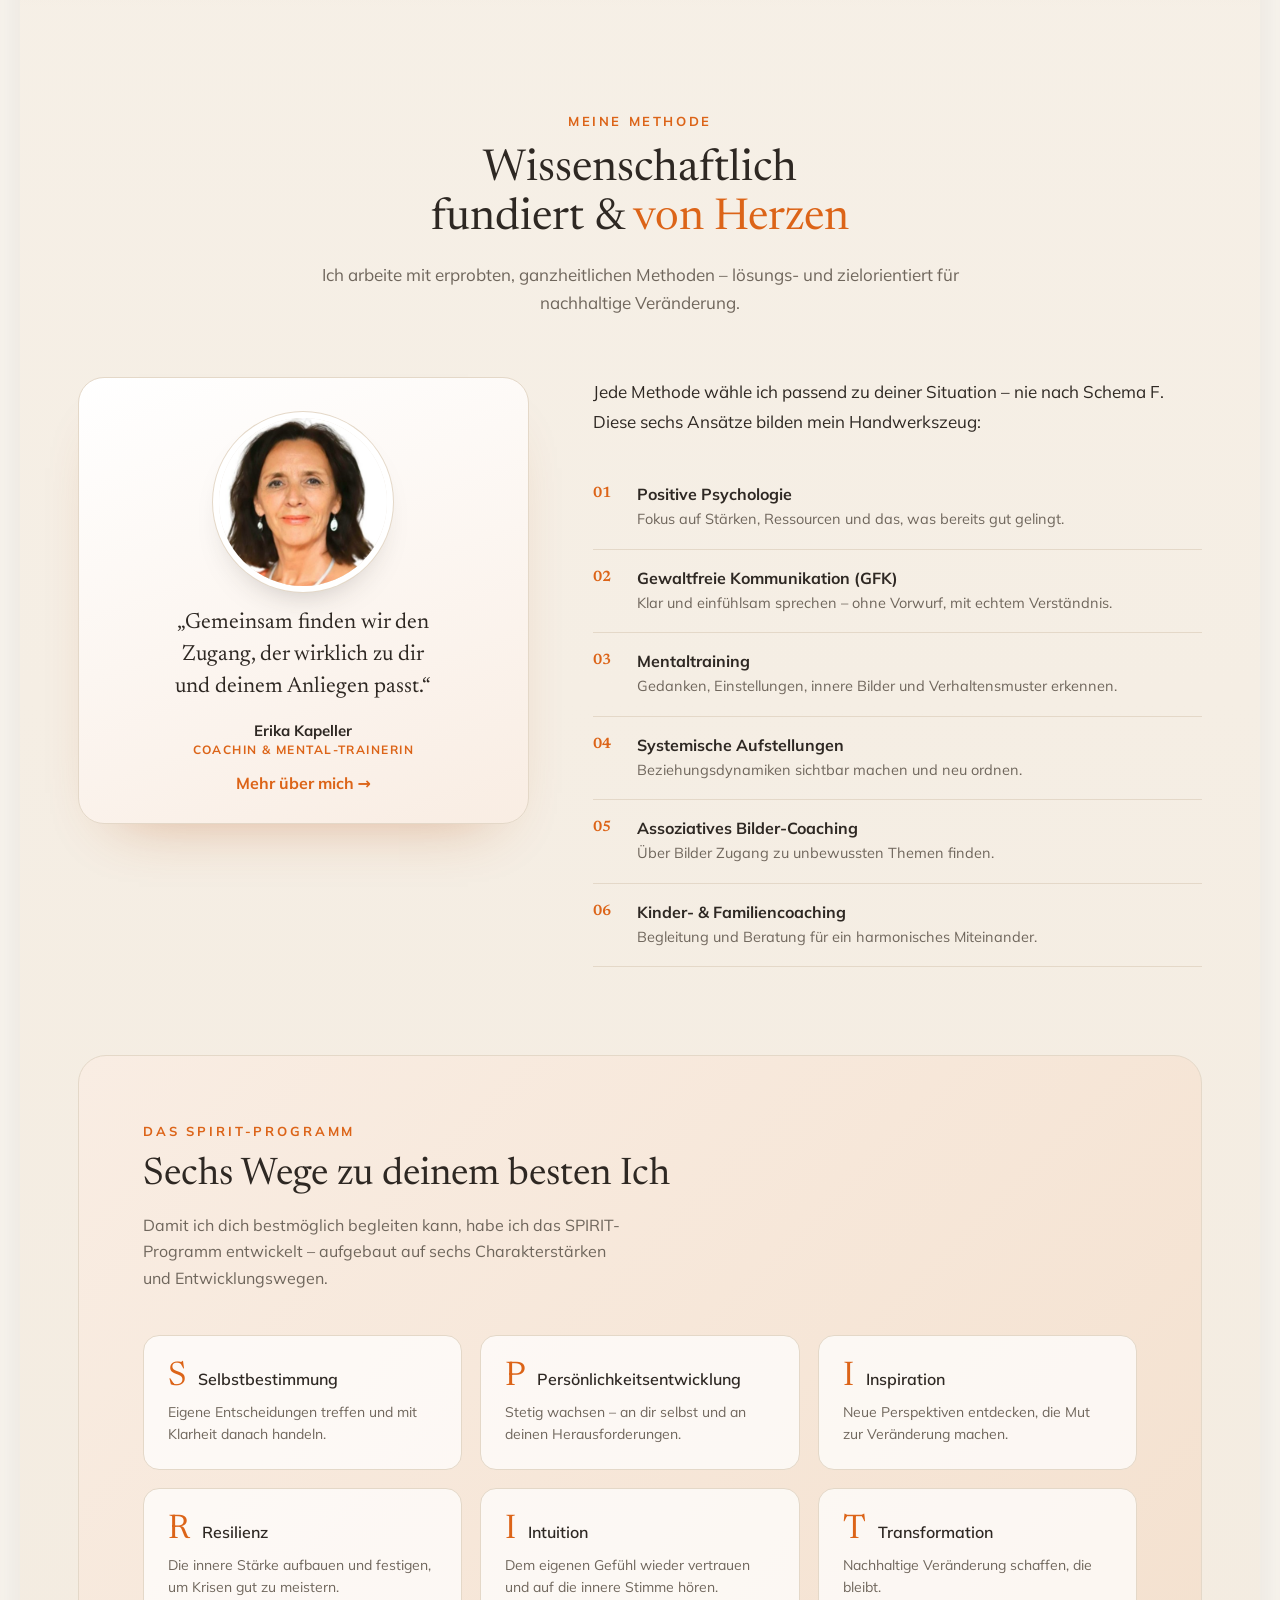
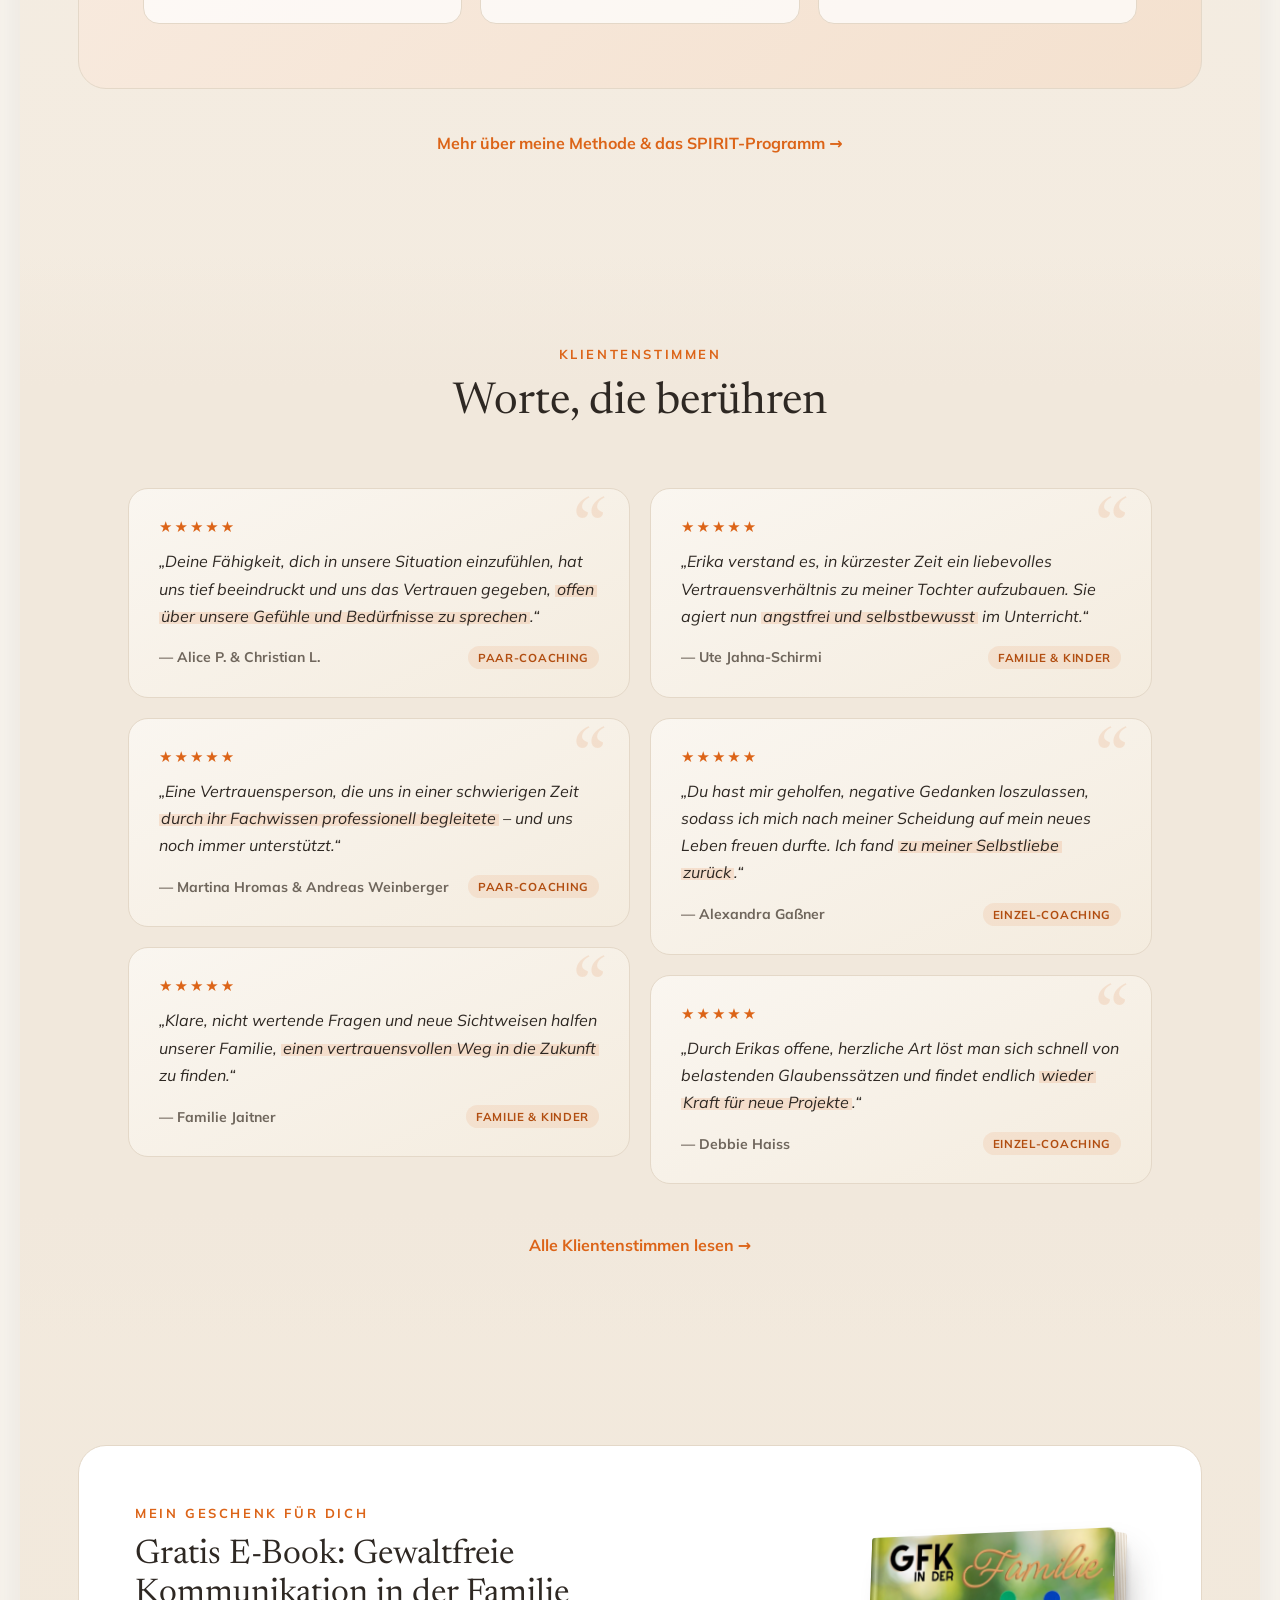
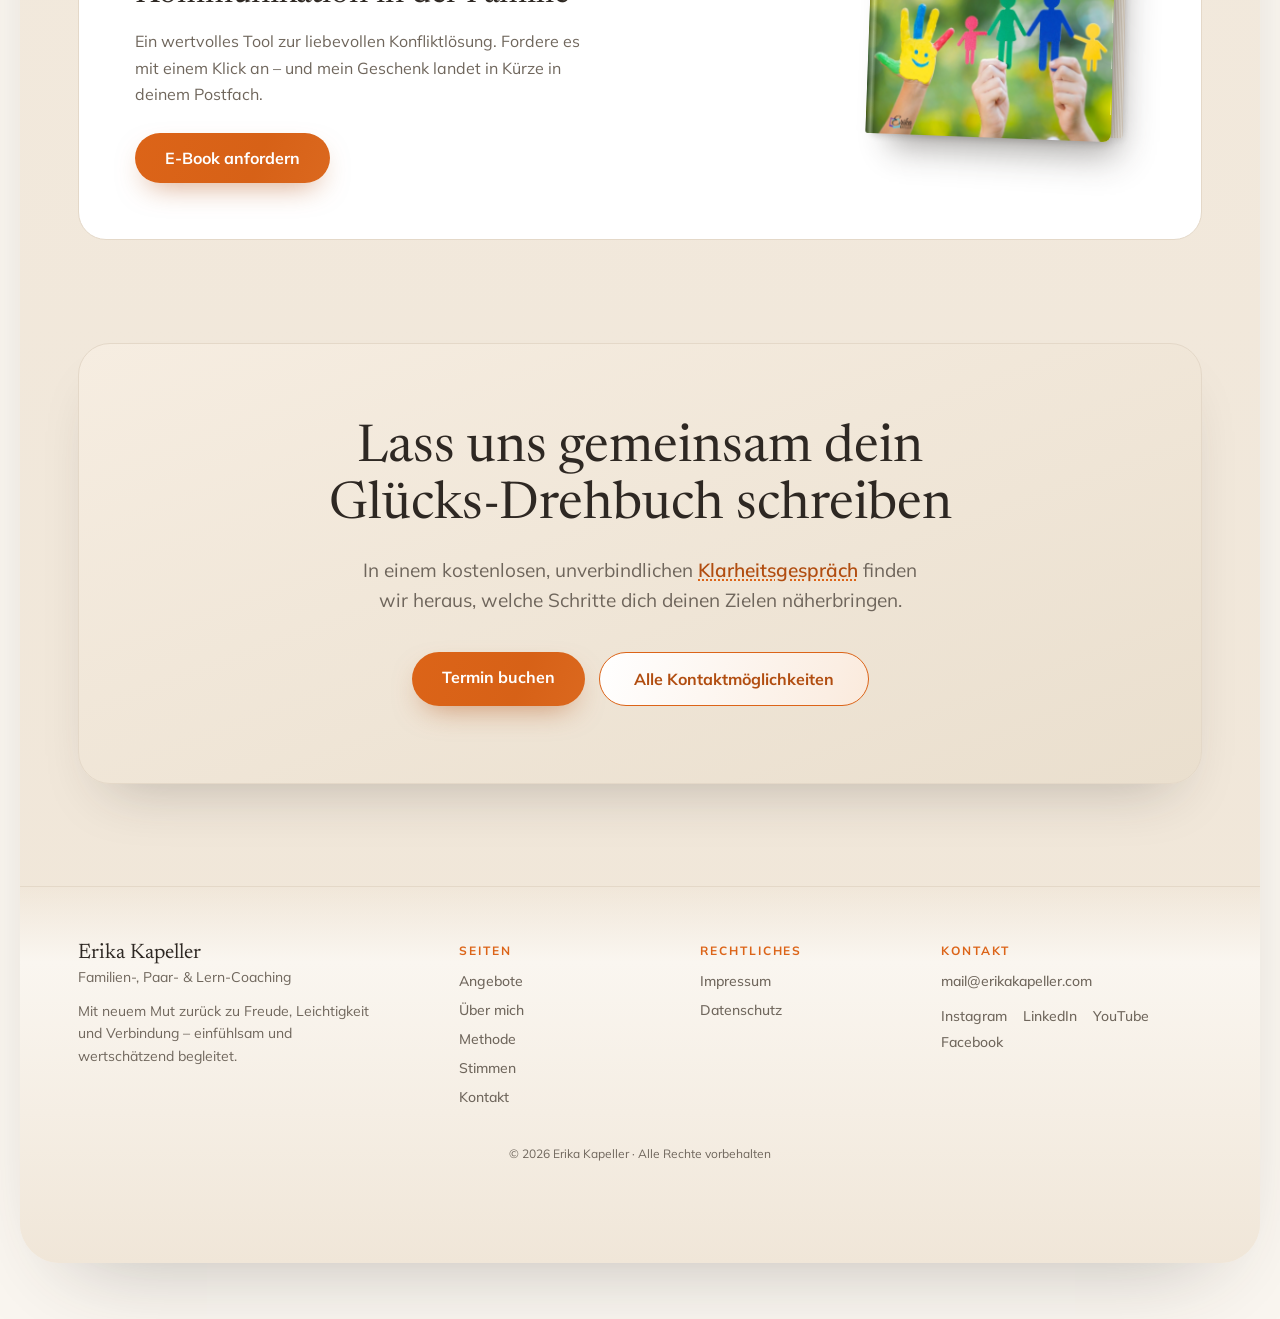
==== commit aa38be2d: "Knopf-Hover gleitet ins Hellere statt ins Dunkle Verlauf beginnt im Akzentton und laeuft zu einer he" ====
--- a/index.html
+++ b/index.html
@@ -11,7 +11,7 @@
 <link rel="preconnect" href="https://fonts.googleapis.com">
 <link rel="preconnect" href="https://fonts.gstatic.com" crossorigin>
 <link href="https://fonts.googleapis.com/css2?family=Newsreader:ital,opsz,wght@0,6..72,400;0,6..72,500;0,6..72,600;1,6..72,400&family=Mulish:wght@300;400;500;600;700&display=swap" rel="stylesheet">
-<link rel="stylesheet" href="styles.css?v=20261117s">
+<link rel="stylesheet" href="styles.css?v=20261117t">
 </head>
 <body>
 
@@ -343,6 +343,6 @@
 
 </div>
 
-<script src="script.js?v=20261117s"></script>
+<script src="script.js?v=20261117t"></script>
 </body>
 </html>
--- a/styles.css
+++ b/styles.css
@@ -1358,7 +1358,7 @@
 :root {
   --glanz-rgb: 240,163,95;
   --zweit-rgb: 217,150,122;
-  --verlauf-knopf: linear-gradient(110deg, #dc6418 0%, #d9662e 30%, #c9561a 62%, #b14d10 100%);
+  --verlauf-knopf: linear-gradient(110deg, var(--accent) 0%, color-mix(in srgb, var(--accent) 88%, var(--accent-deep)) 30%, color-mix(in srgb, var(--accent) 80%, rgb(var(--glanz-rgb))) 70%, color-mix(in srgb, var(--accent) 66%, rgb(var(--glanz-rgb))) 100%);
   --verlauf-rand: linear-gradient(135deg, #dc6418, #f0a35f 50%, #d9967a);
   --verlauf-hell: linear-gradient(110deg, #ffffff, #fbeee3 40%, #f8dcc4 70%, #fbe9e0);
 }
@@ -1486,7 +1486,6 @@
 
 /* Verläufe folgen der gewählten Farbwelt (Orange behält seine handgemischten Werte) */
 :root[data-farbe] {
-  --verlauf-knopf: linear-gradient(110deg, var(--accent) 0%, color-mix(in srgb, var(--accent) 80%, rgb(var(--glanz-rgb))) 30%, color-mix(in srgb, var(--accent) 50%, var(--accent-deep)) 62%, var(--accent-deep) 100%);
   --verlauf-rand: linear-gradient(135deg, var(--accent), rgb(var(--glanz-rgb)) 50%, rgb(var(--zweit-rgb)));
   --verlauf-hell: linear-gradient(110deg, #ffffff, var(--tint) 40%, var(--selection) 70%, var(--tint));
 }
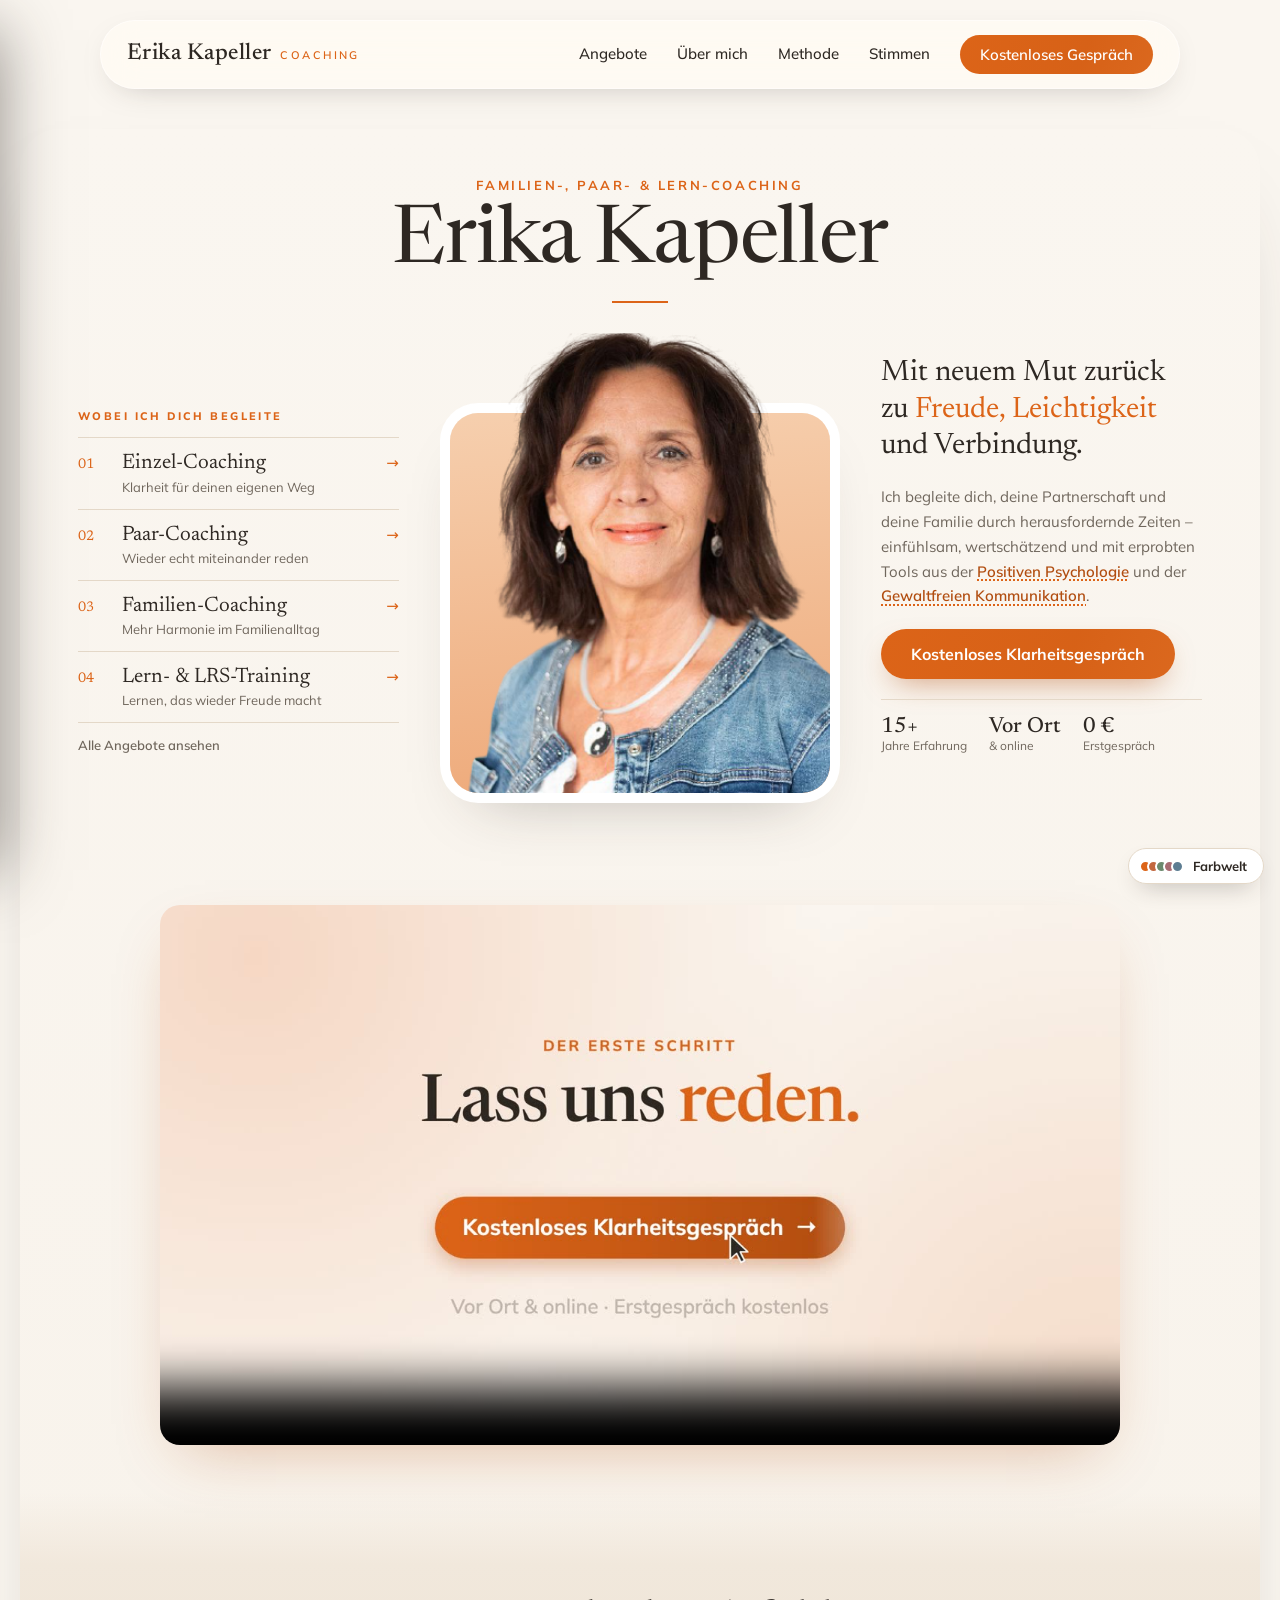
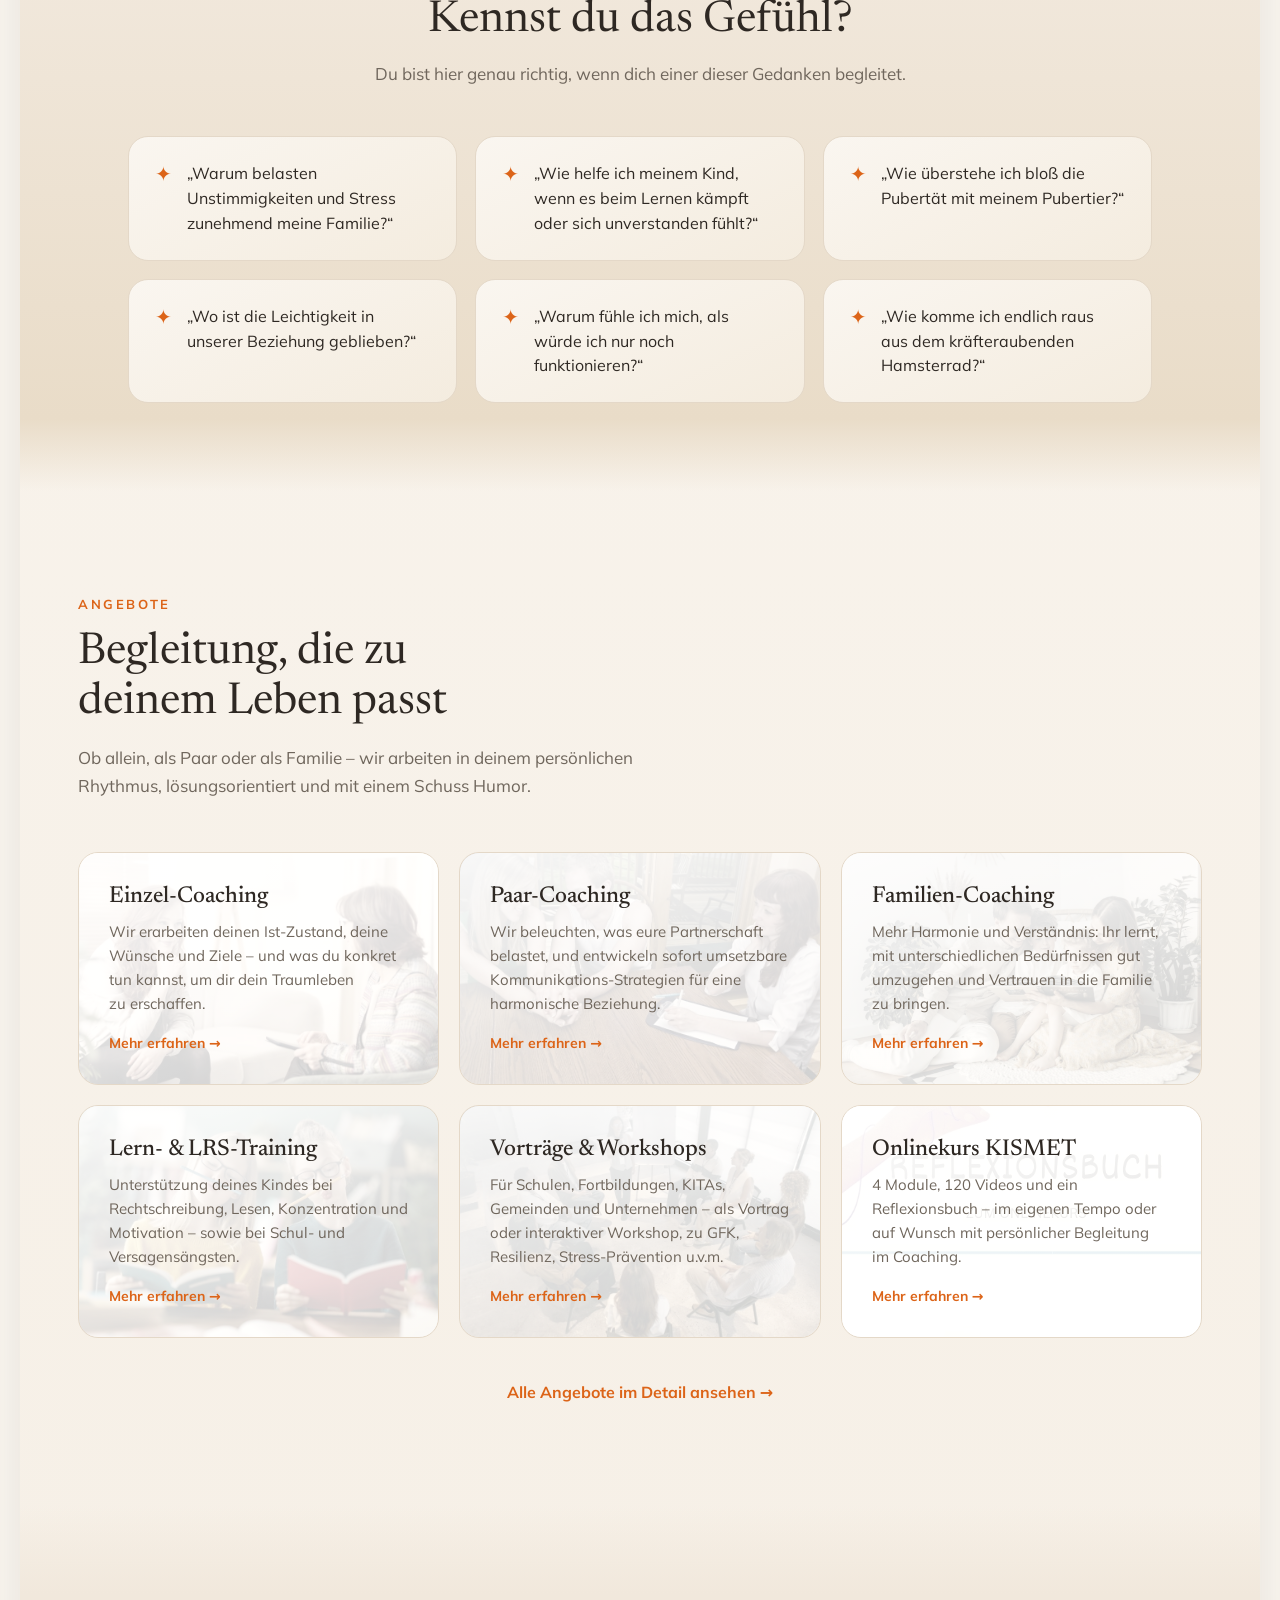
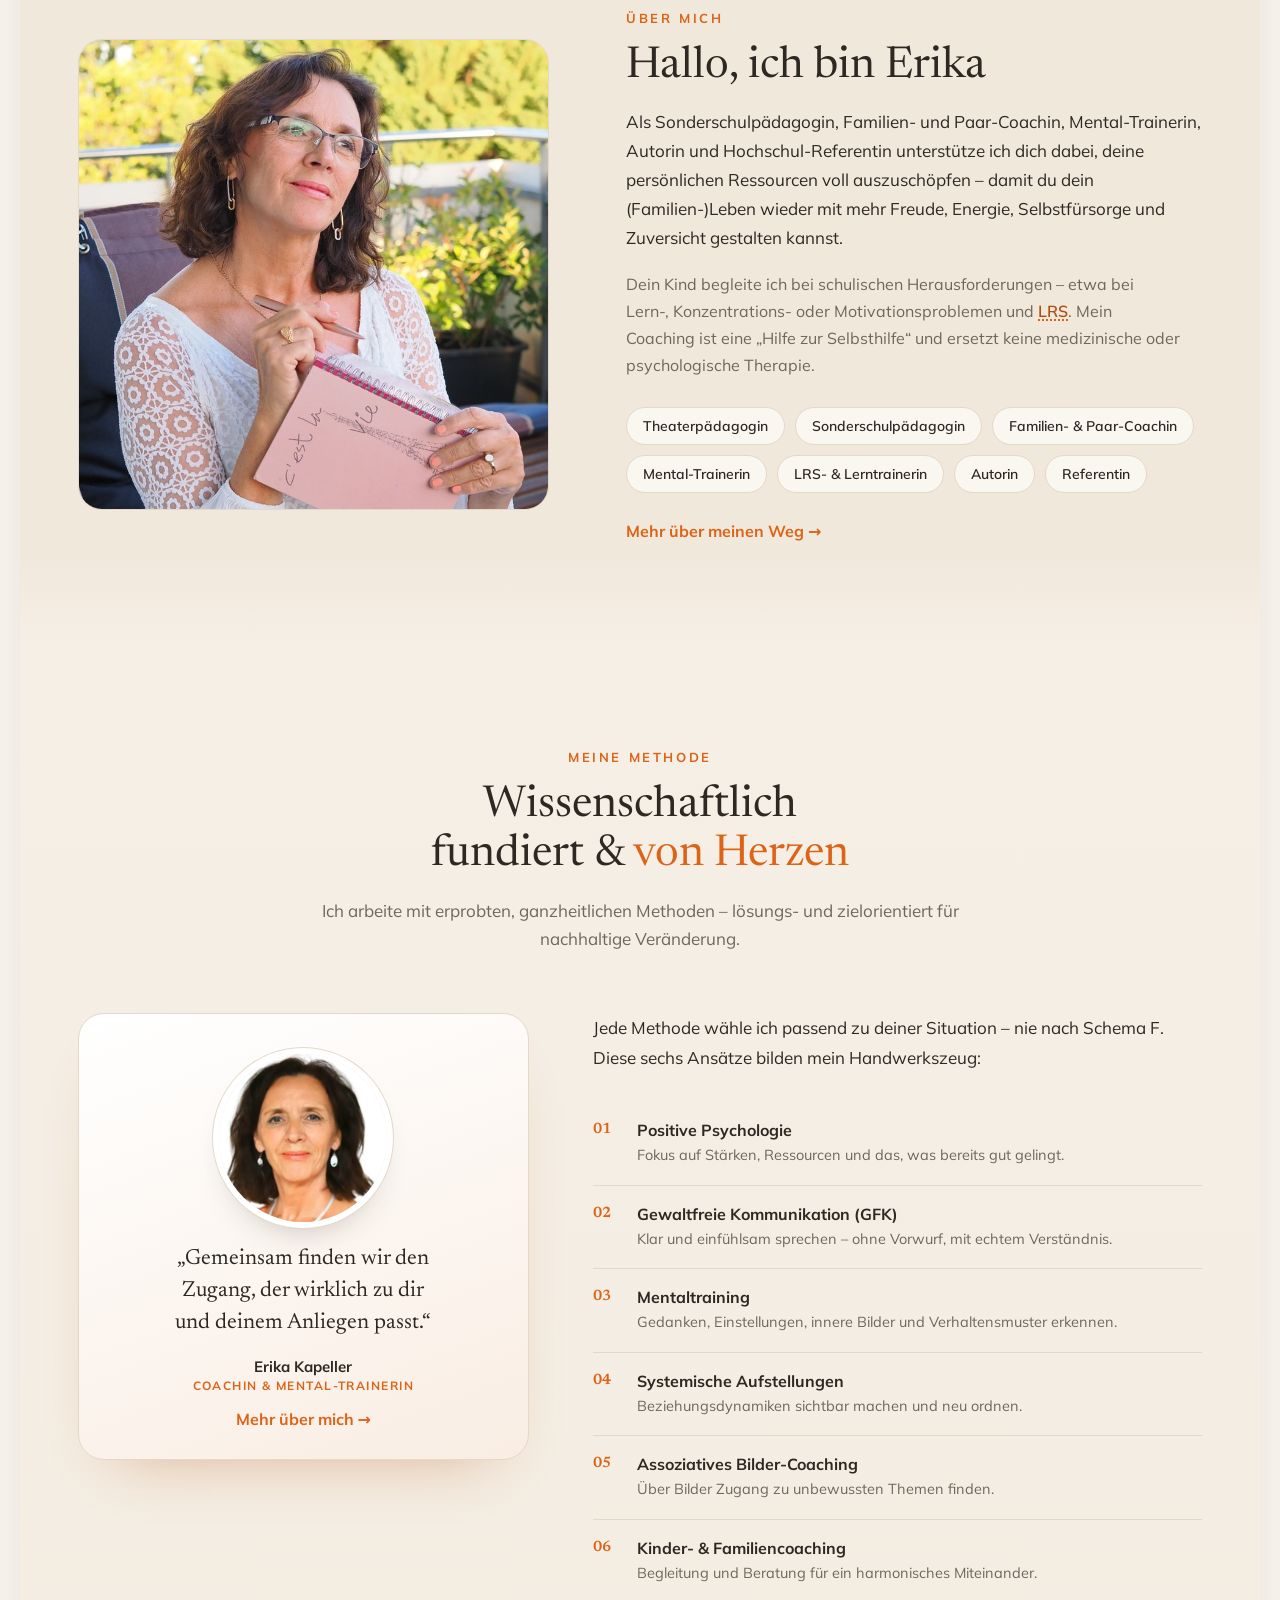
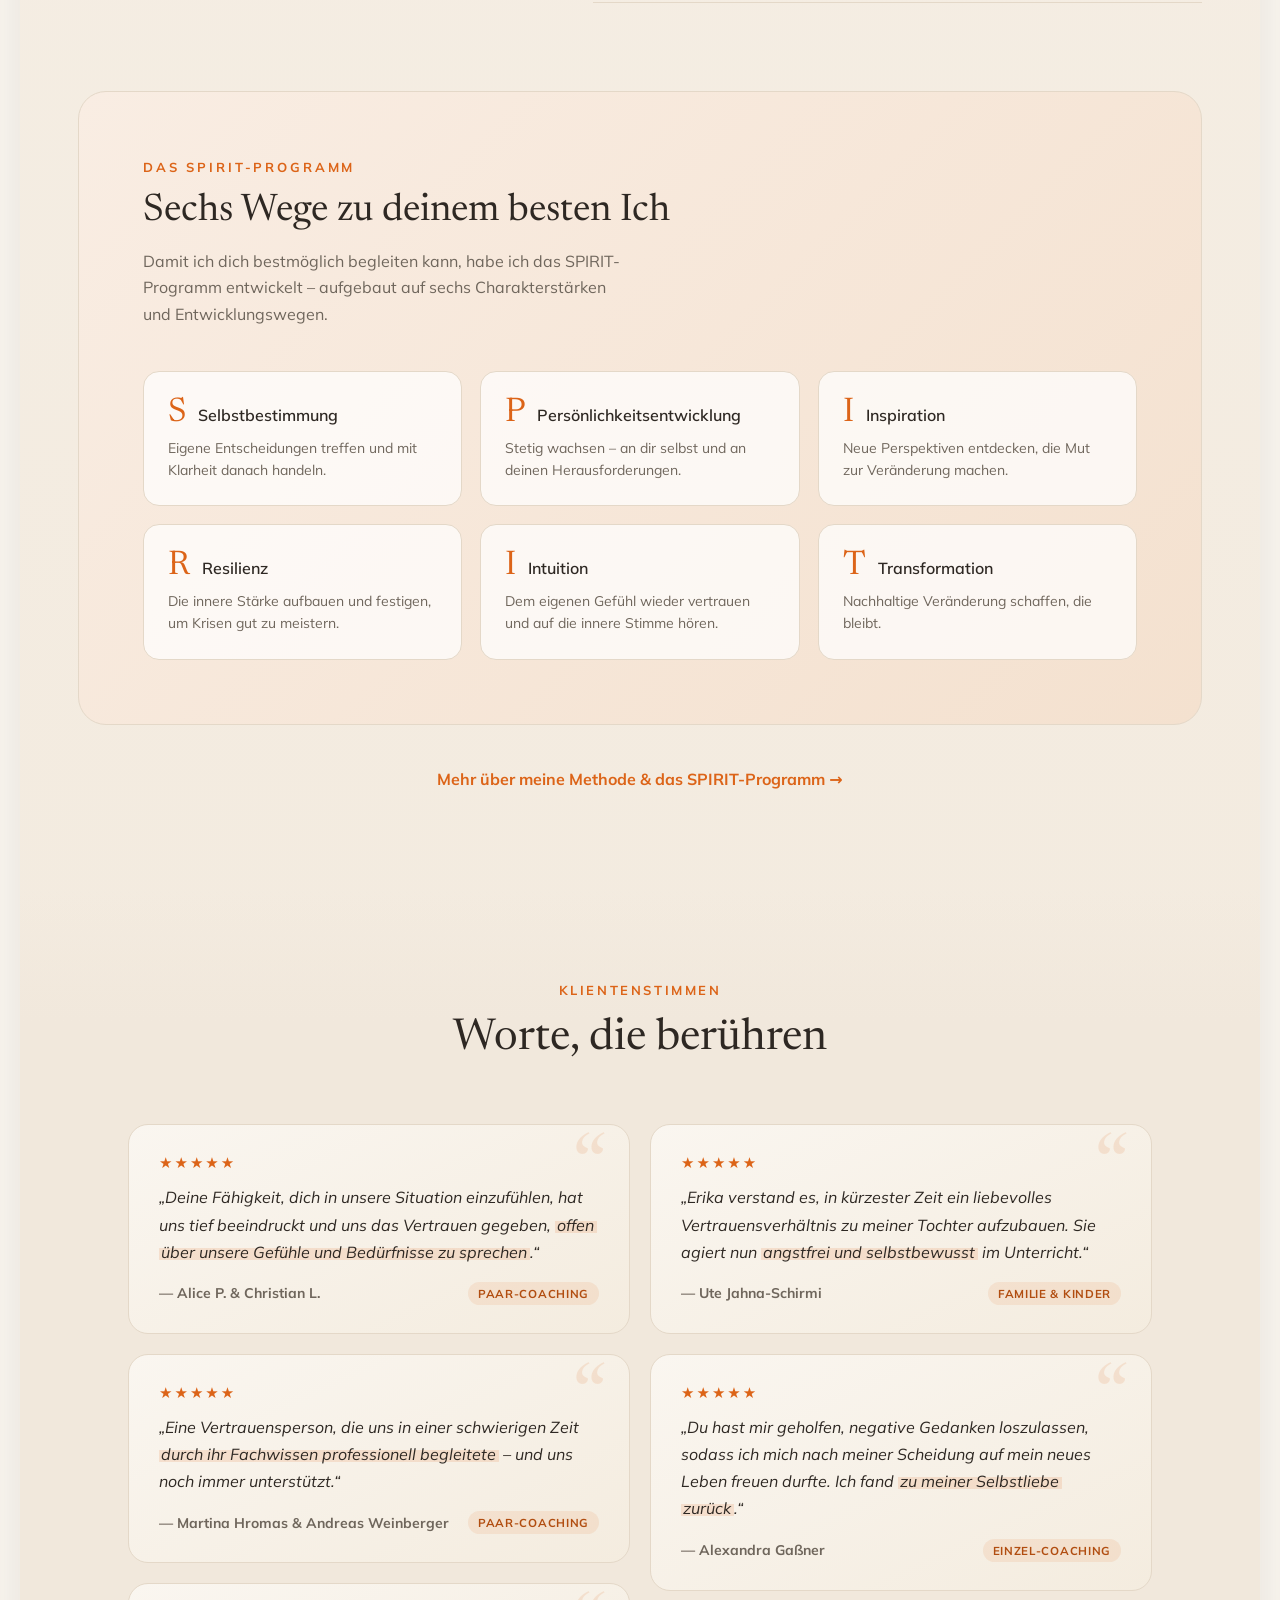
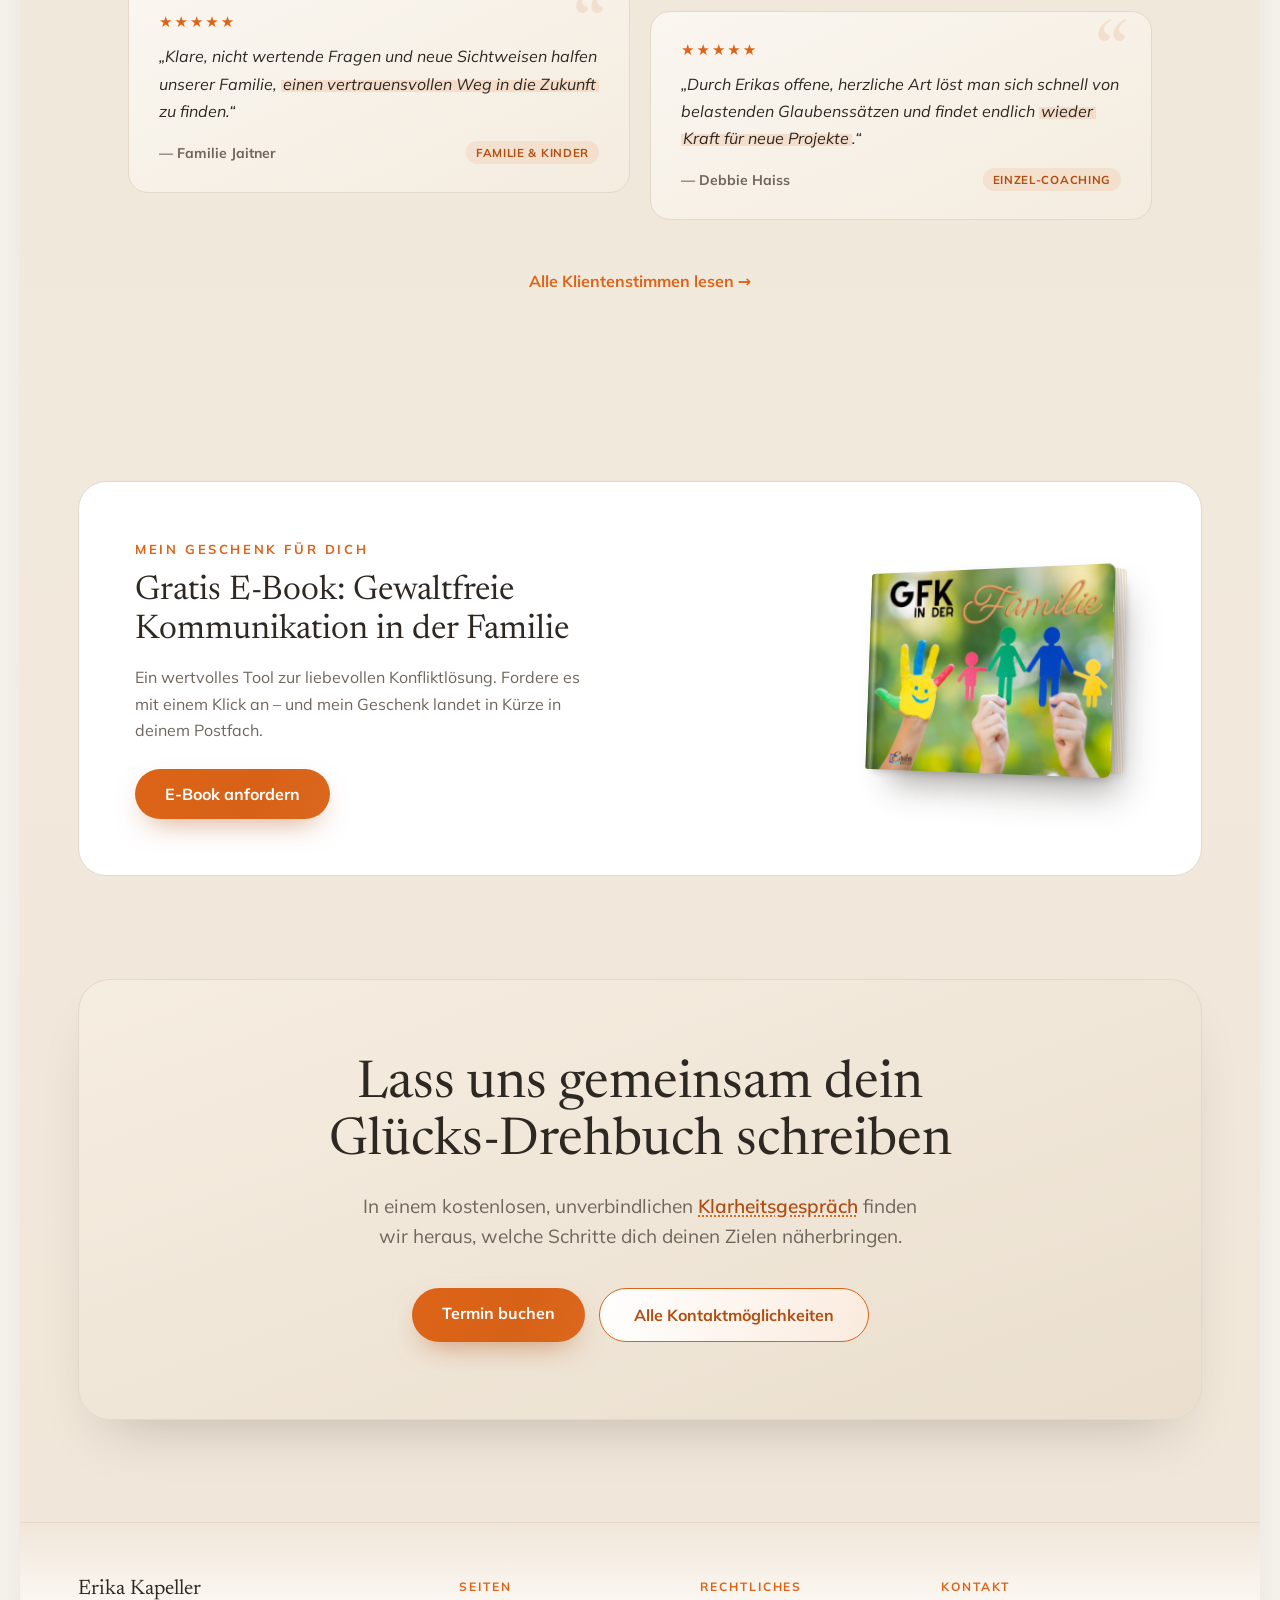
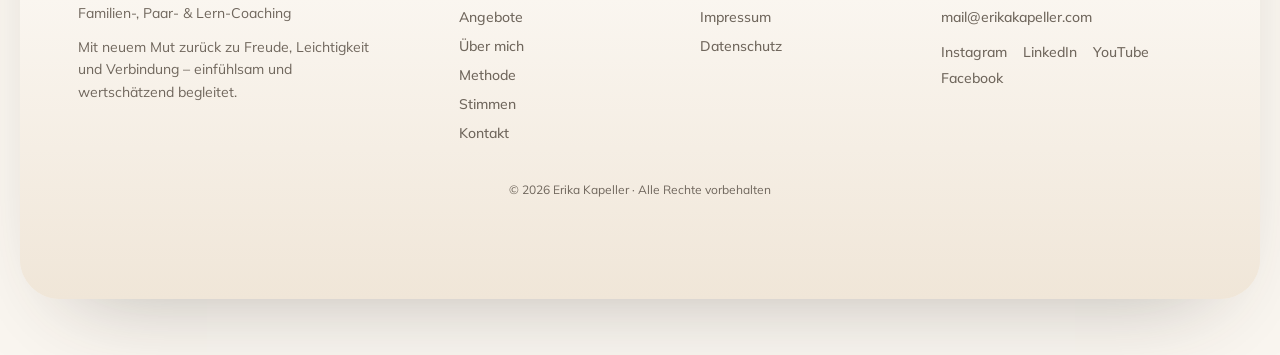
==== commit 052bb42b: "Startseite: Kurzvideo unter dem Hero (quer, am Handy hoch) Co-Authored-By: Claude Opus 5.5 <noreply@" ====
--- a/index.html
+++ b/index.html
@@ -11,7 +11,7 @@
 <link rel="preconnect" href="https://fonts.googleapis.com">
 <link rel="preconnect" href="https://fonts.gstatic.com" crossorigin>
 <link href="https://fonts.googleapis.com/css2?family=Newsreader:ital,opsz,wght@0,6..72,400;0,6..72,500;0,6..72,600;1,6..72,400&family=Mulish:wght@300;400;500;600;700&display=swap" rel="stylesheet">
-<link rel="stylesheet" href="styles.css?v=20261117t">
+<link rel="stylesheet" href="styles.css?v=20261118v">
 </head>
 <body>
 
@@ -93,6 +93,20 @@
     </div>
   </div>
 </section>
+
+<!-- VIDEO (Quelle: Websites/mama-coaching-clip/coaching.html, Hochformat unter 561px) -->
+<section class="video-section">
+  <div class="section-inner">
+    <figure class="coaching-film">
+      <video controls playsinline preload="none" poster="assets/video/coaching-quer.jpg" aria-label="Kurzvorstellung Erika Kapeller Coaching, 36 Sekunden">
+        <source src="assets/video/coaching-quer.mp4" type="video/mp4">
+      </video>
+    </figure>
+  </div>
+</section>
+<script>
+(function(){var v=document.querySelector('.coaching-film video');if(!v||!matchMedia('(max-width:560px)').matches)return;v.poster='assets/video/coaching-hoch.jpg';v.querySelector('source').src='assets/video/coaching-hoch.mp4';v.load();})();
+</script>
 
 <!-- PAIN POINTS -->
 <section class="pains-section">
--- a/styles.css
+++ b/styles.css
@@ -1523,3 +1523,9 @@
 /* Platz unter dem Footer, solange der schwebende Umschalter da ist */
 body:has(.farbwahl) .site-footer { padding-bottom: 72px; }
 @media (max-width: 640px) { body:has(.farbwahl) .site-footer { padding-bottom: 80px; } }
+
+/* Video unter dem Hero */
+.video-section .section-inner { padding-top: clamp(24px,4vw,48px); padding-bottom: clamp(24px,4vw,48px); }
+.coaching-film { margin: 0 auto; max-width: 960px; aspect-ratio: 16/9; border-radius: 20px; overflow: hidden; background: #faf6f0; box-shadow: 0 24px 60px -24px rgba(177,77,16,.35); }
+.coaching-film video { width: 100%; height: 100%; display: block; object-fit: cover; }
+@media (max-width: 560px) { .coaching-film { aspect-ratio: 4/5; } }
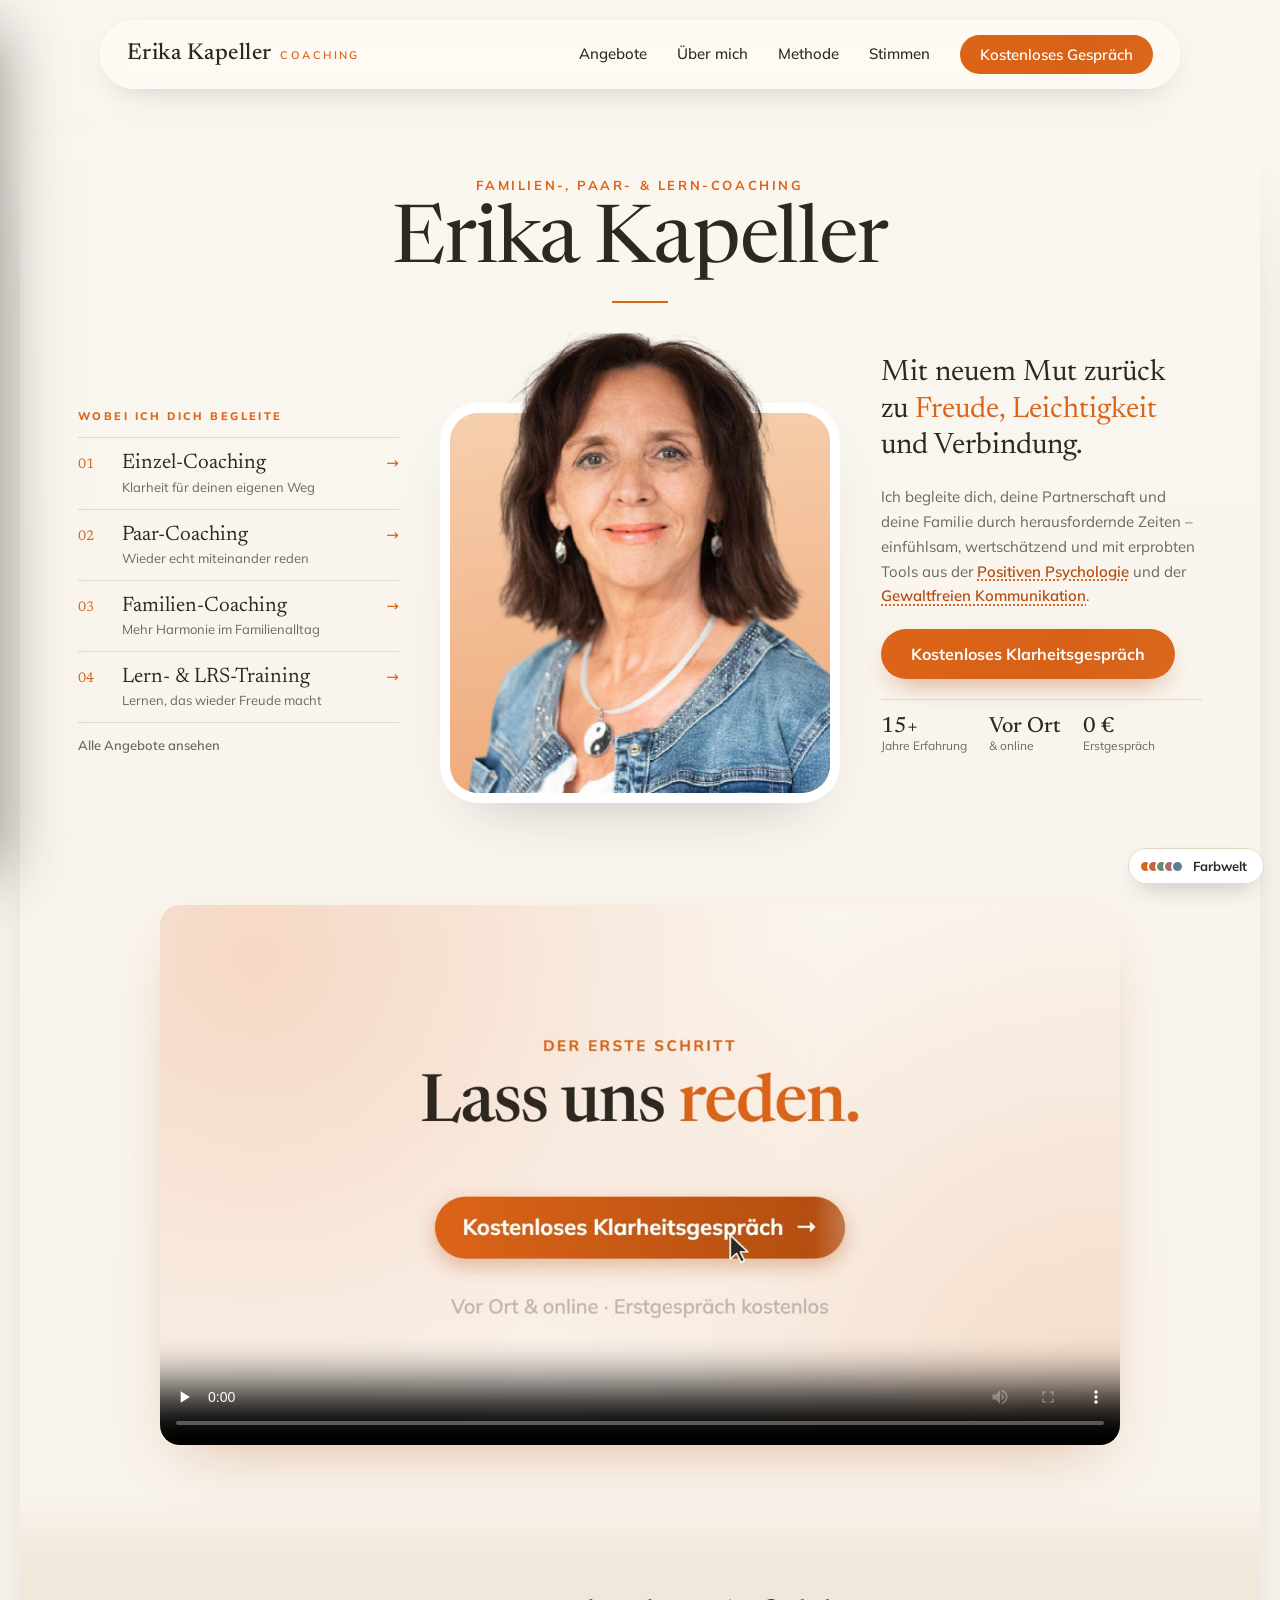
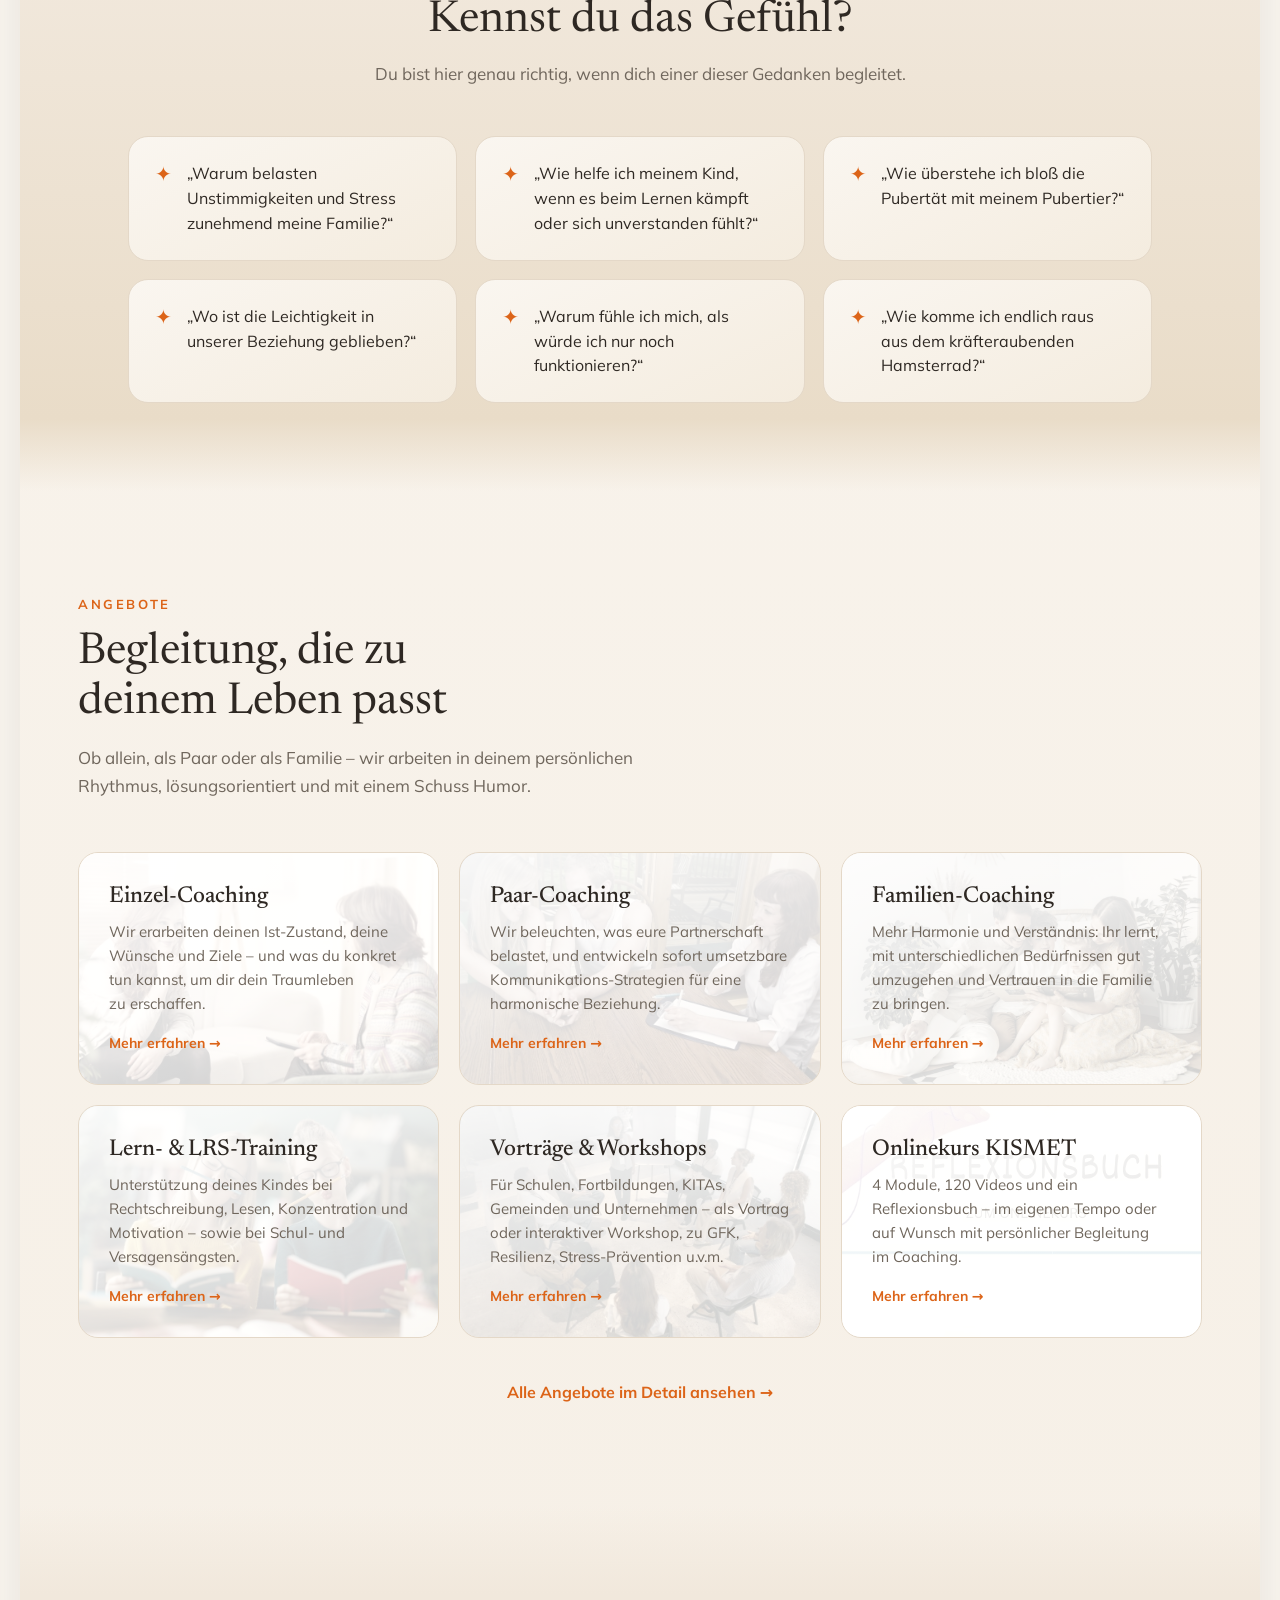
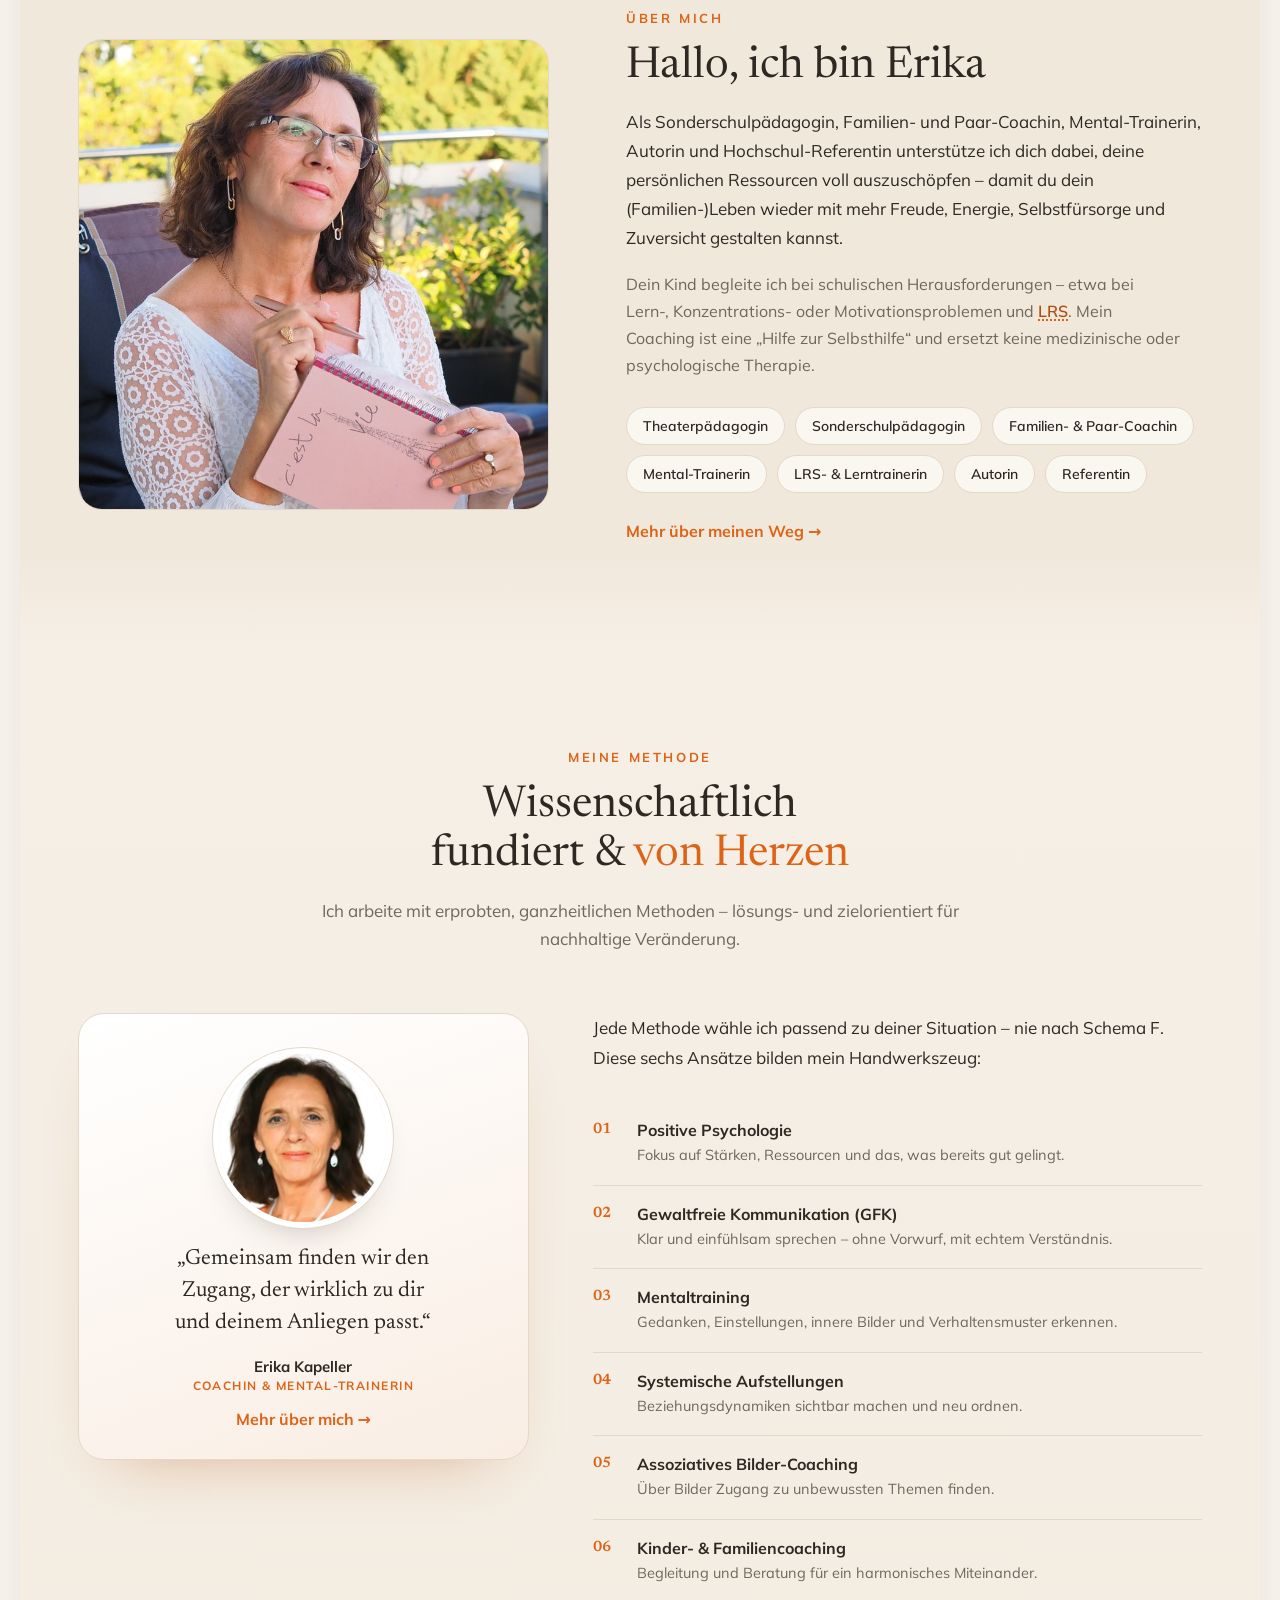
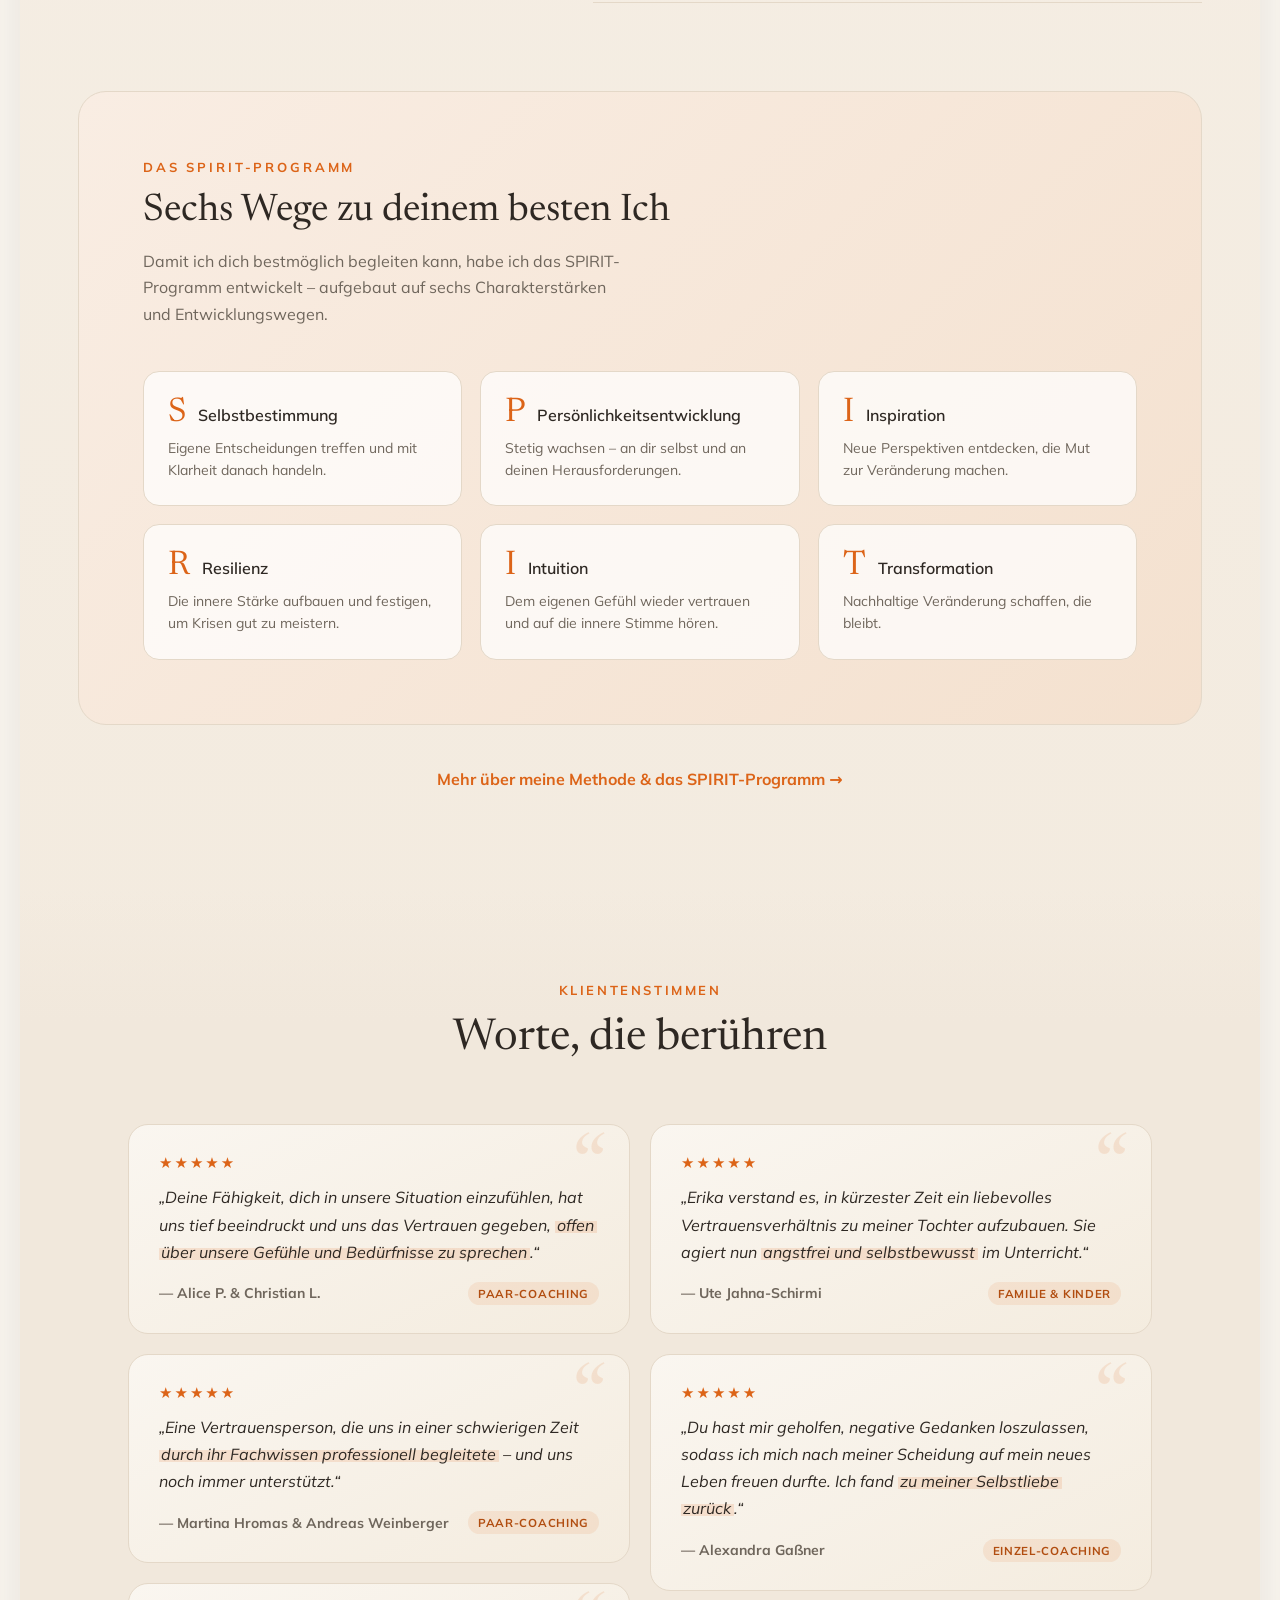
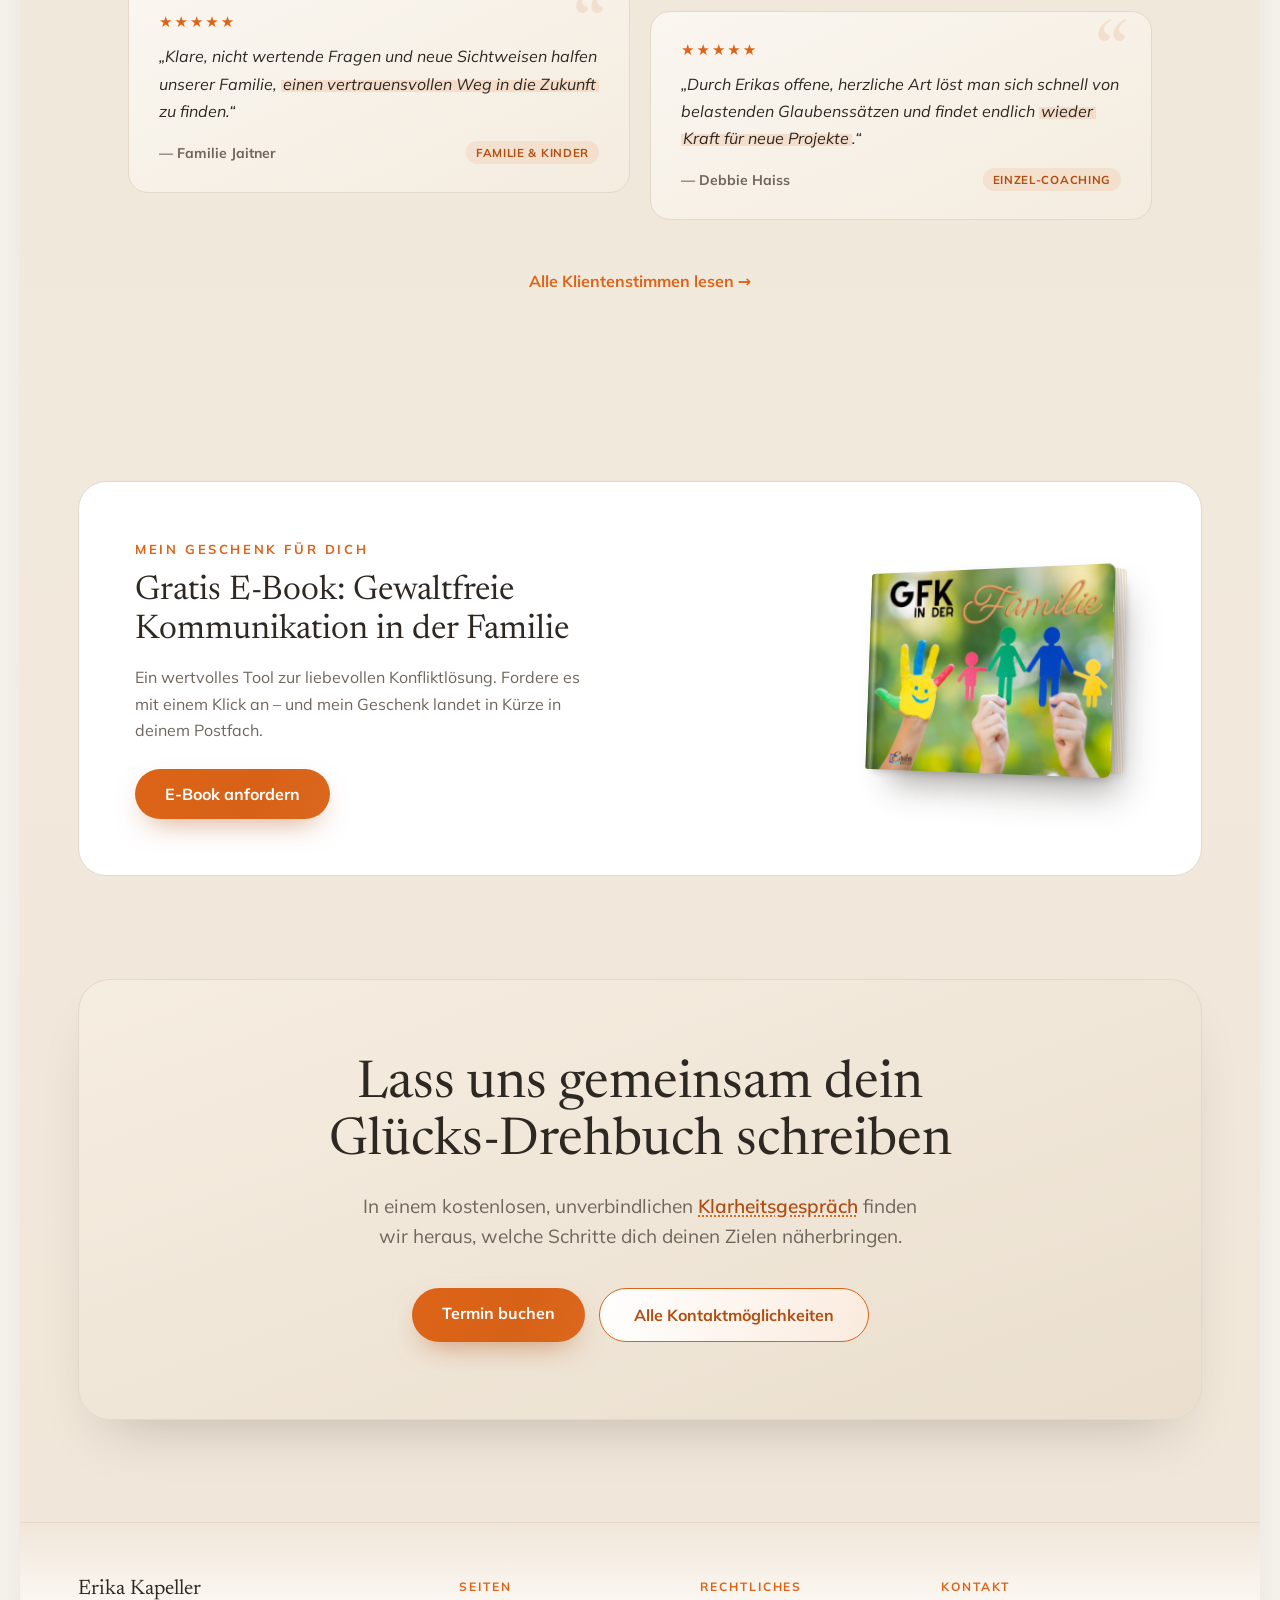
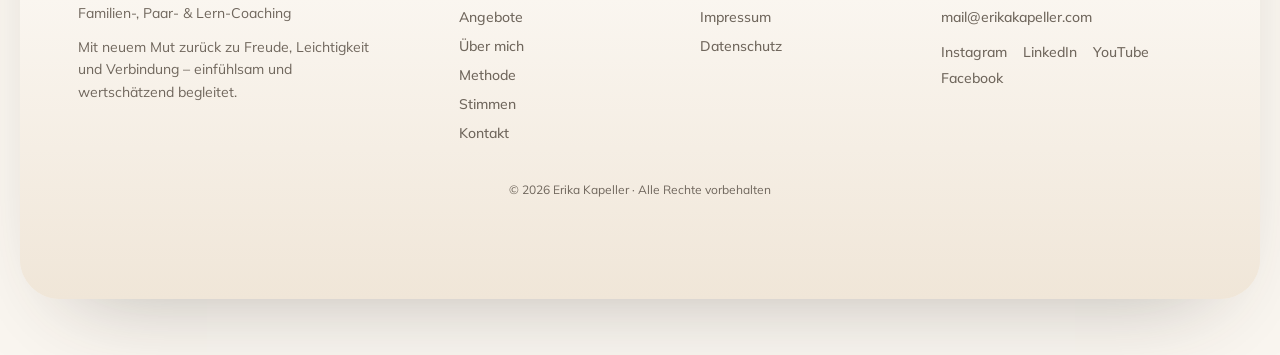
==== commit 358deb33: "Angebote als Bildstrecke mit neuen Fotos Hero mit Bild am Fenster, Angebote abwechselnd links/rechts" ====
--- a/index.html
+++ b/index.html
@@ -357,6 +357,6 @@
 
 </div>
 
-<script src="script.js?v=20261117t"></script>
+<script src="script.js?v=20261118a"></script>
 </body>
 </html>
--- a/styles.css
+++ b/styles.css
@@ -1529,3 +1529,98 @@
 .coaching-film { margin: 0 auto; max-width: 960px; aspect-ratio: 16/9; border-radius: 20px; overflow: hidden; background: #faf6f0; box-shadow: 0 24px 60px -24px rgba(177,77,16,.35); }
 .coaching-film video { width: 100%; height: 100%; display: block; object-fit: cover; }
 @media (max-width: 560px) { .coaching-film { aspect-ratio: 4/5; } }
+
+/* ---------- Angebote als Bildstrecke (18.11.) ---------- */
+.ang-hero {
+  max-width: 1180px; margin: 0 auto; text-align: left;
+  display: grid; grid-template-columns: minmax(0, 1fr) minmax(0, 1.05fr); gap: clamp(28px, 5vw, 64px); align-items: center;
+}
+.ang-hero > * { min-width: 0; }
+.ang-hero .breadcrumb, .ang-hero .angebote-sprung { justify-content: flex-start; }
+.ang-hero .page-lead { margin-left: 0; margin-right: 0; }
+.ang-hero-bild { margin: 0; position: relative; }
+.ang-hero-bild::before {
+  content: ''; position: absolute; inset: 18px -18px -18px 18px; border-radius: 32px;
+  background: var(--verlauf-rand); opacity: .35; z-index: 0;
+}
+.ang-hero-bild img {
+  position: relative; z-index: 1; width: 100%; aspect-ratio: 5 / 4; object-fit: cover; object-position: 72% 30%;
+  border-radius: 32px; box-shadow: 0 34px 60px -34px rgba(46,40,35,.45);
+}
+
+.ang-liste { display: flex; flex-direction: column; gap: clamp(56px, 9vw, 120px); padding-top: clamp(30px, 5vw, 60px); }
+.ang {
+  display: grid; grid-template-columns: minmax(0, 1.1fr) minmax(0, 1fr); gap: clamp(28px, 5vw, 72px); align-items: center;
+  scroll-margin-top: 110px;
+}
+.ang > * { min-width: 0; }
+.ang:nth-child(even) .ang-bild { order: 2; }
+.ang-bild { position: relative; padding: 0 0 22px 22px; }
+.ang:nth-child(even) .ang-bild { padding: 0 22px 22px 0; }
+.ang-foto {
+  width: 100%; aspect-ratio: 4 / 3; object-fit: cover; border-radius: 28px;
+  box-shadow: 0 34px 60px -34px rgba(46,40,35,.45);
+  transition: transform .8s cubic-bezier(.22,1,.36,1);
+}
+.ang-bild::before {
+  content: ''; position: absolute; left: 0; bottom: 0; width: 62%; height: 70%; border-radius: 28px;
+  background: linear-gradient(135deg, var(--tint), var(--tint-2)); z-index: -1;
+}
+.ang:nth-child(even) .ang-bild::before { left: auto; right: 0; }
+.ang-bild { isolation: isolate; }
+.ang-nr {
+  position: absolute; top: -34px; left: 6px; z-index: 2;
+  font-family: 'Newsreader', serif; font-size: clamp(76px, 9vw, 120px); line-height: 1; letter-spacing: -.03em;
+  color: transparent; -webkit-text-stroke: 1.5px var(--accent); opacity: .9;
+  text-shadow: 0 0 0 transparent;
+}
+.ang:nth-child(even) .ang-nr { left: auto; right: 6px; }
+.ang:hover .ang-foto { transform: scale(1.015); }
+.ang-einsatz {
+  position: absolute; right: -14px; bottom: -6px; width: 44%; aspect-ratio: 1; object-fit: cover; object-position: 35% 50%;
+  border-radius: 22px; border: 6px solid #fff; box-shadow: 0 24px 40px -22px rgba(46,40,35,.5);
+}
+.ang:nth-child(odd) .ang-einsatz { right: -14px; }
+.ang:nth-child(even) .ang-einsatz { right: auto; left: -14px; }
+.ang-buch.buch { position: absolute; left: -10px; bottom: -14px; width: 150px; perspective: 1100px; padding: 4px 18px 18px 4px; z-index: 2; }
+.ang:nth-child(even) .ang-buch.buch { left: -10px; right: auto; }
+.ang-buch .buch-koerper { transform: rotateY(-22deg) rotateX(3deg); }
+.ang:hover .ang-buch .buch-koerper { transform: rotateY(-10deg) rotateX(1deg); }
+.ang-buch .buch-koerper img { border-radius: 3px 7px 7px 3px; }
+
+.ang-kicker { display: inline-block; font-size: 12px; font-weight: 800; letter-spacing: .18em; text-transform: uppercase; color: var(--accent); margin-bottom: 10px; }
+.ang-text h2 { font-family: 'Newsreader', serif; font-weight: 400; font-size: clamp(30px, 3.6vw, 42px); line-height: 1.1; margin: 0 0 16px; }
+.ang-text .lead { color: var(--ink); font-size: 17px; line-height: 1.7; margin-bottom: 18px; }
+.ang-text ul { list-style: none; display: flex; flex-direction: column; gap: 10px; margin: 0 0 24px; padding: 18px 0 0; border-top: 1px solid var(--line); }
+.ang-text li { display: flex; gap: 11px; color: var(--muted); font-size: 15px; line-height: 1.55; }
+.ang-text li::before { content: '✦'; color: var(--accent); flex-shrink: 0; }
+
+/* So arbeiten wir */
+.ang-format {
+  max-width: 1180px; margin: clamp(40px, 6vw, 90px) auto 0; padding: 0 28px;
+  display: grid; grid-template-columns: minmax(0, 1fr) minmax(0, 1fr); gap: clamp(28px, 5vw, 64px); align-items: center;
+}
+.ang-format > * { min-width: 0; }
+.ang-format-bild { margin: 0; }
+.ang-format-bild img { width: 100%; aspect-ratio: 4 / 3; object-fit: cover; object-position: 40% 40%; border-radius: 999px 999px 28px 28px; box-shadow: 0 34px 60px -34px rgba(46,40,35,.45); }
+.ang-format-text p { color: var(--muted); font-size: 17px; line-height: 1.7; margin: 14px 0 22px; }
+.ang-schritte { list-style: none; counter-reset: schritt; display: flex; flex-direction: column; gap: 0; padding: 0; margin: 0; }
+.ang-schritte li { counter-increment: schritt; display: grid; grid-template-columns: 40px minmax(0, 1fr); gap: 2px 12px; padding: 14px 0; border-top: 1px solid var(--line); }
+.ang-schritte li::before { content: '0' counter(schritt); grid-row: span 2; font-family: 'Newsreader', serif; font-size: 22px; color: var(--accent); }
+.ang-schritte b { font-family: 'Newsreader', serif; font-weight: 500; font-size: 19px; }
+.ang-schritte span { color: var(--muted); font-size: 14px; }
+
+@media (max-width: 860px) {
+  .ang-hero, .ang, .ang-format { grid-template-columns: 1fr; }
+  .ang-hero { text-align: center; }
+  .ang-hero .breadcrumb, .ang-hero .angebote-sprung { justify-content: center; }
+  .ang-hero .page-lead { margin-left: auto; margin-right: auto; }
+  .ang:nth-child(even) .ang-bild { order: 0; }
+  .ang-nr { top: -26px; }
+}
+@media (max-width: 520px) {
+  .ang-einsatz { width: 40%; border-width: 4px; }
+  .ang-buch.buch { width: 110px; }
+  .ang-hero-bild::before { inset: 12px -10px -12px 12px; }
+}
+@media (prefers-reduced-motion: reduce) { .ang-foto { transition: none; } .ang:hover .ang-foto { transform: none; } }
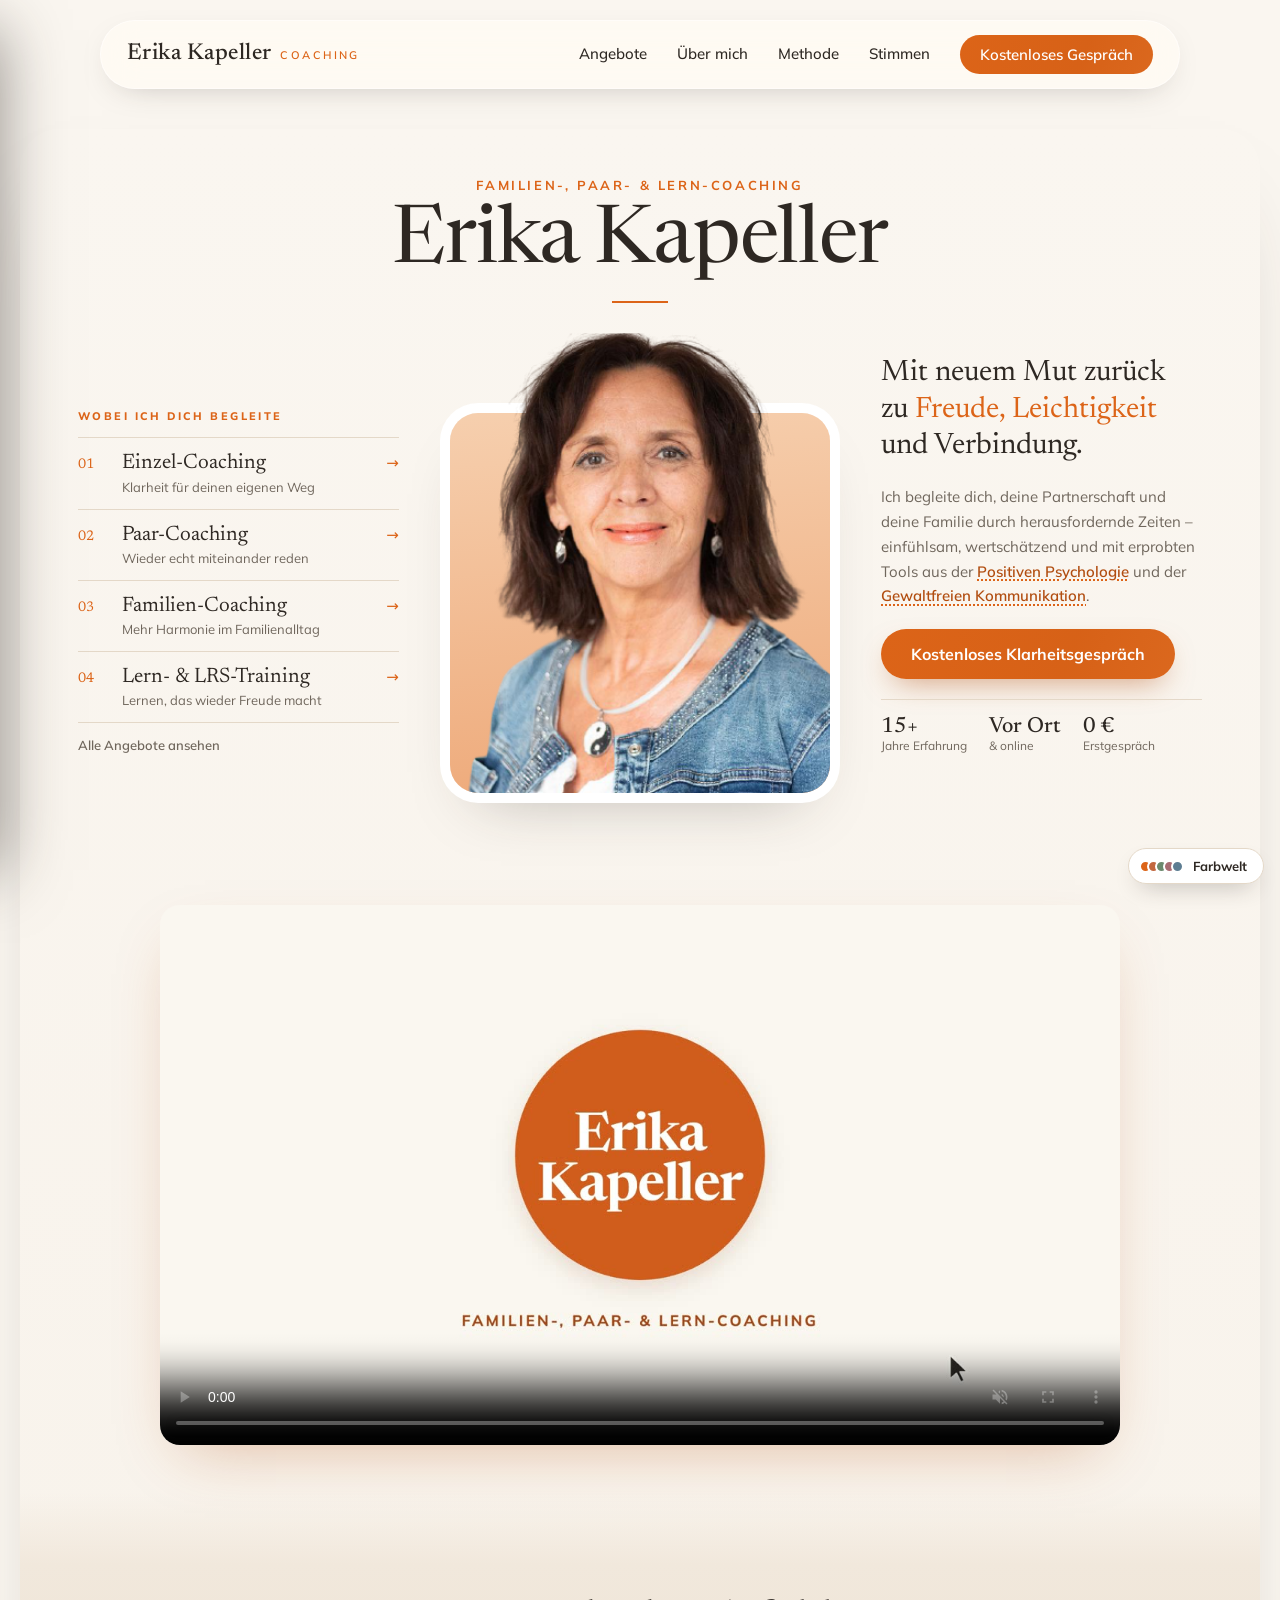
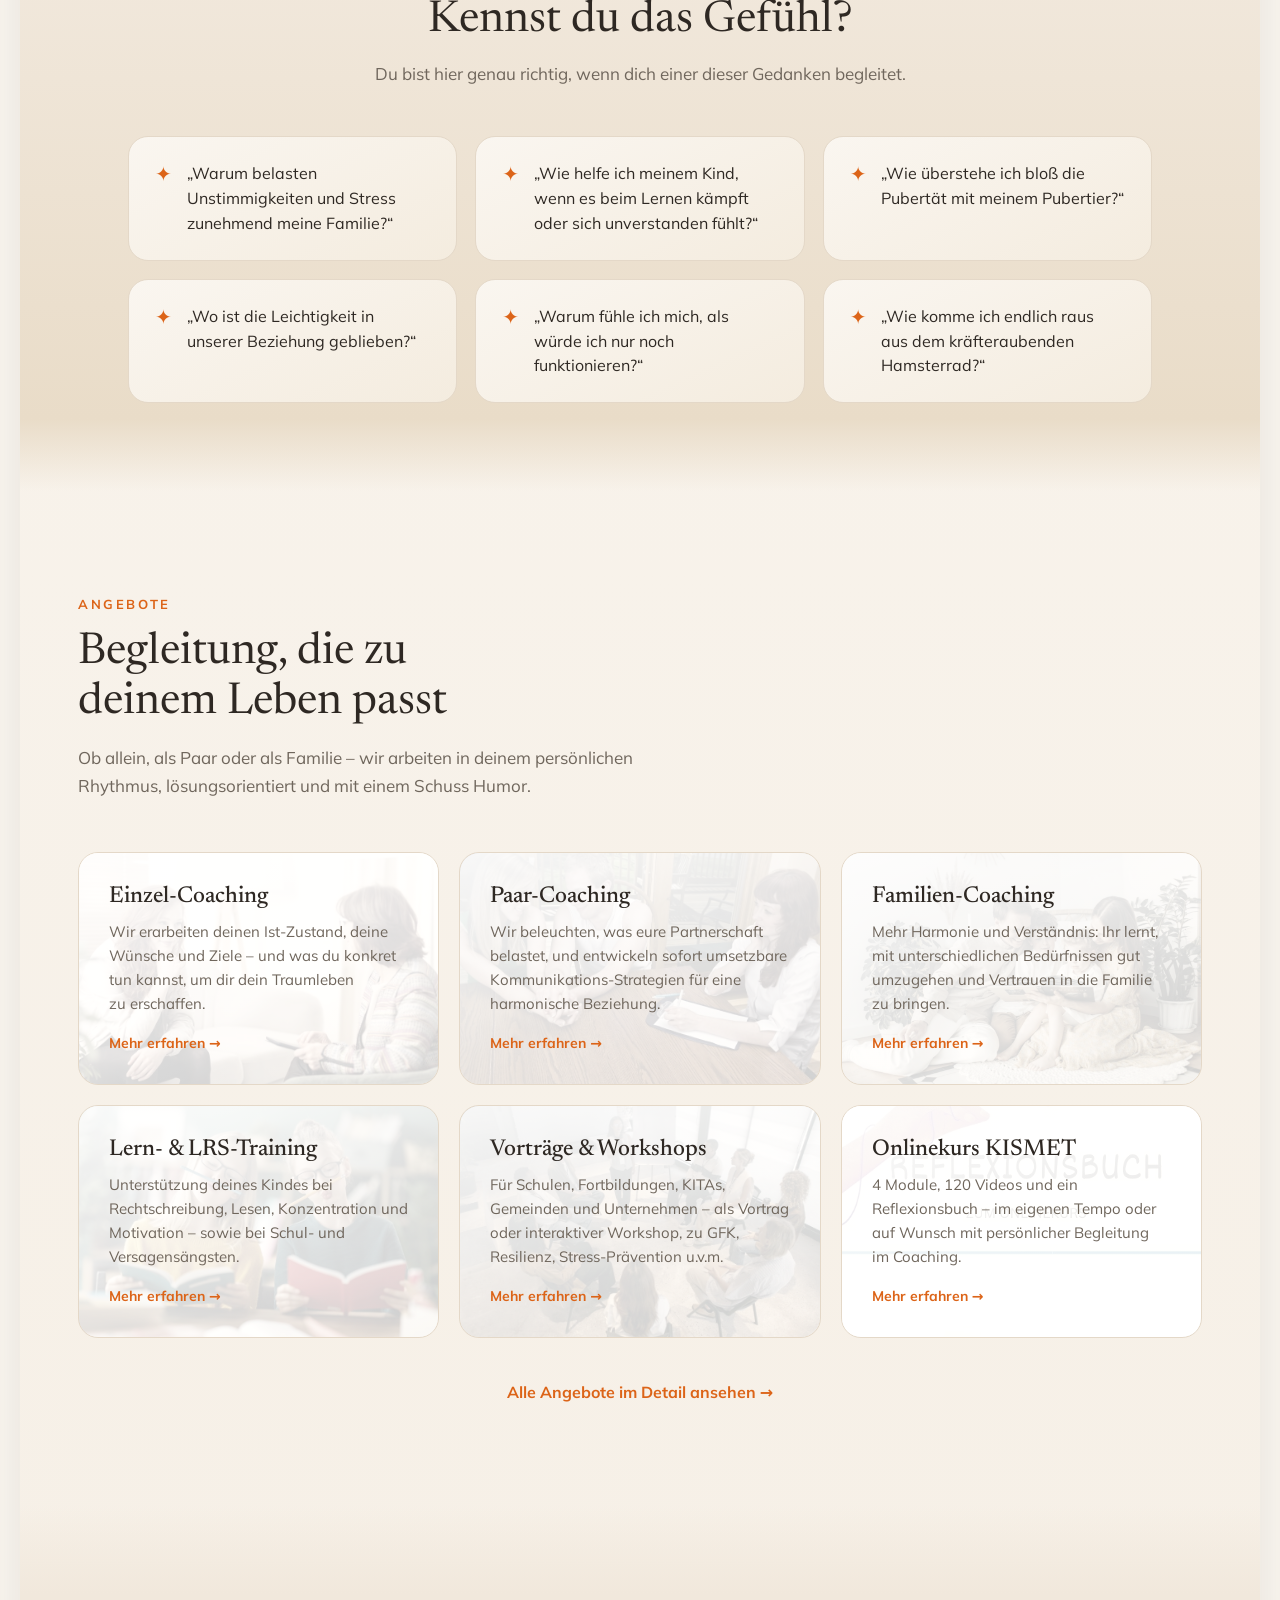
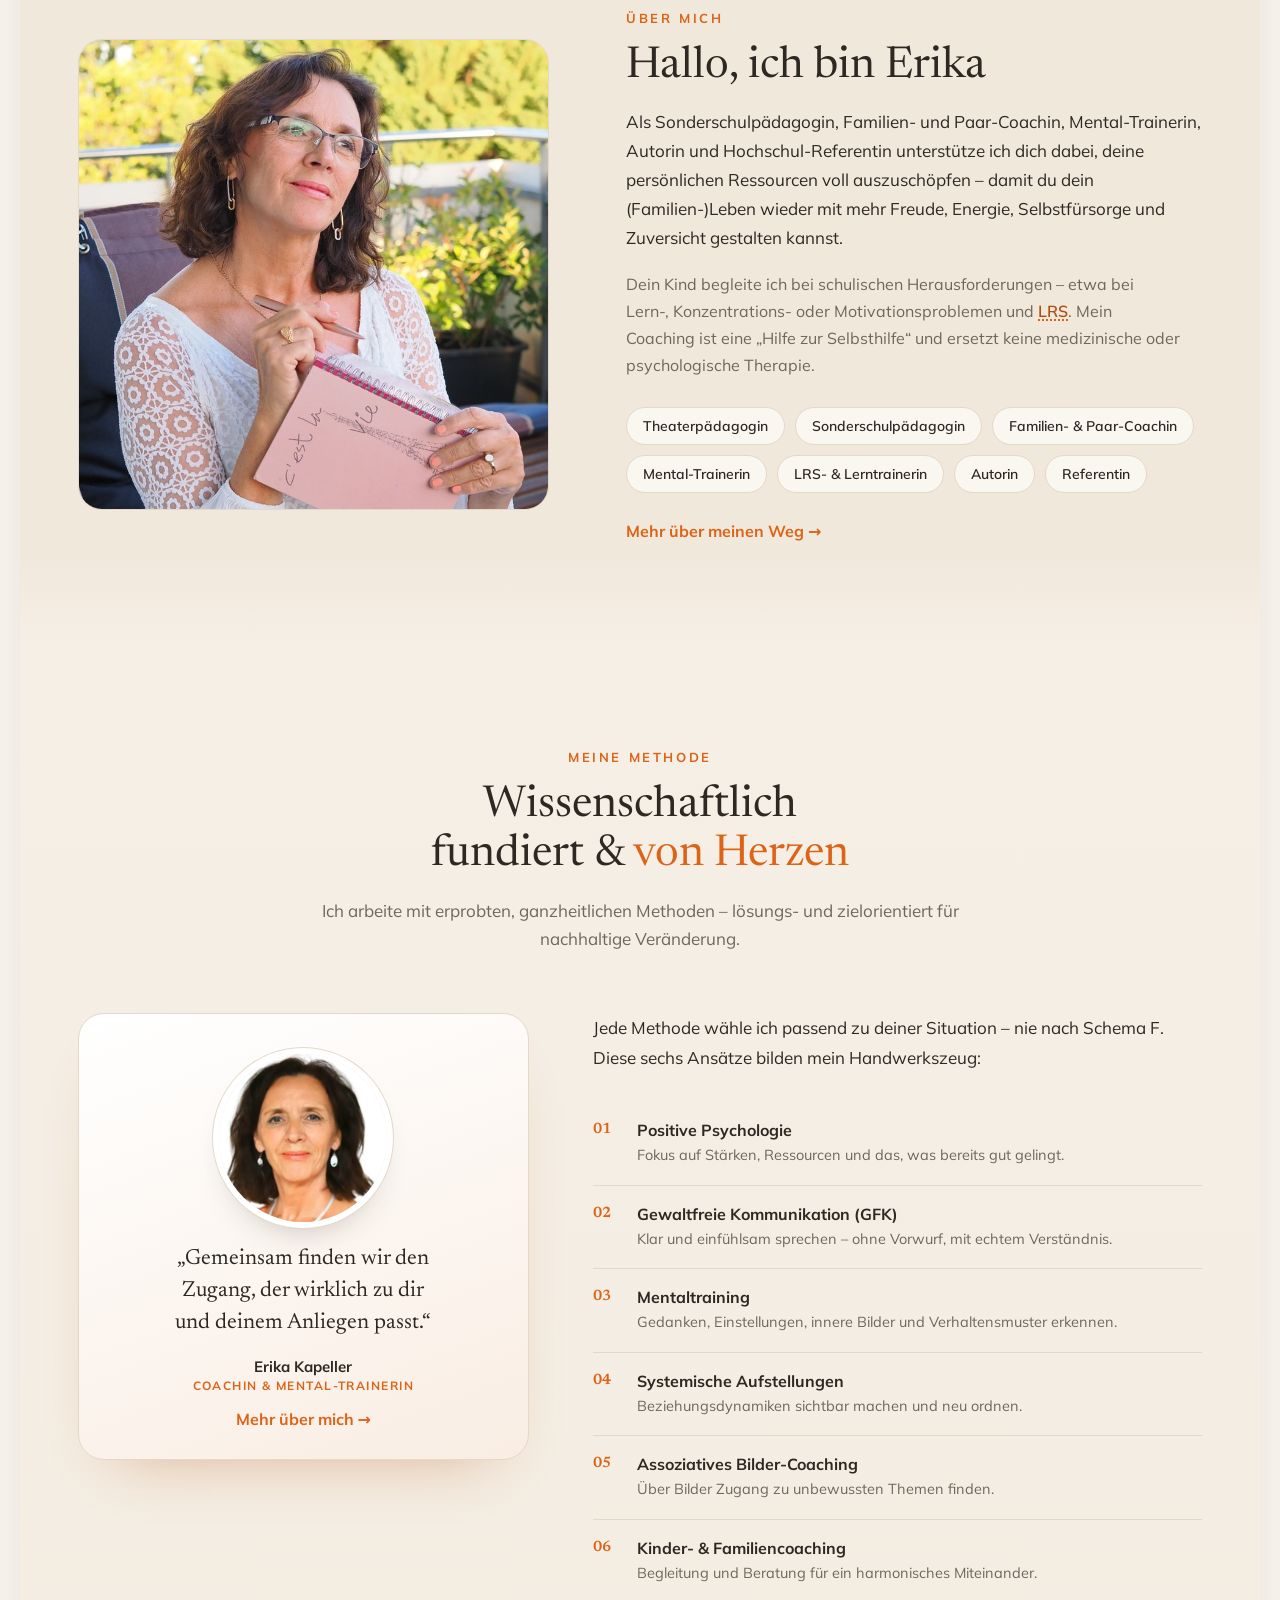
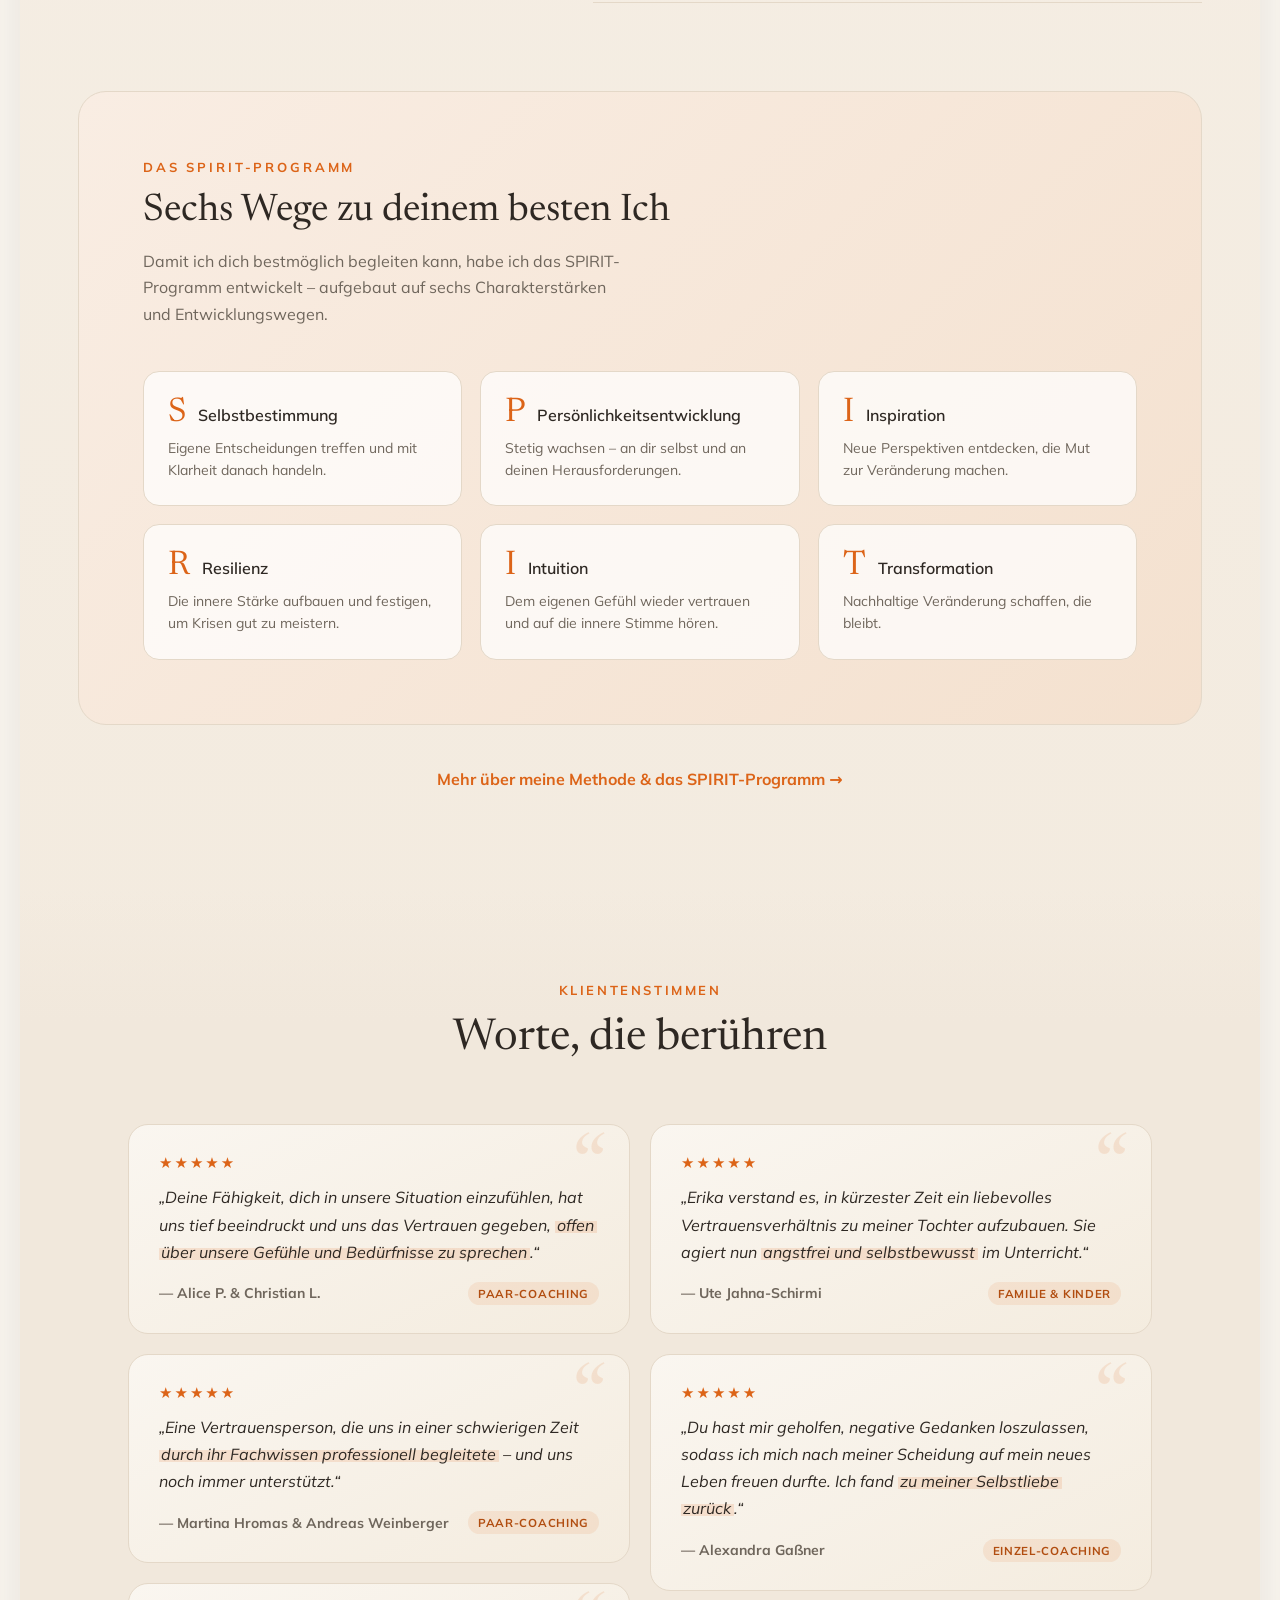
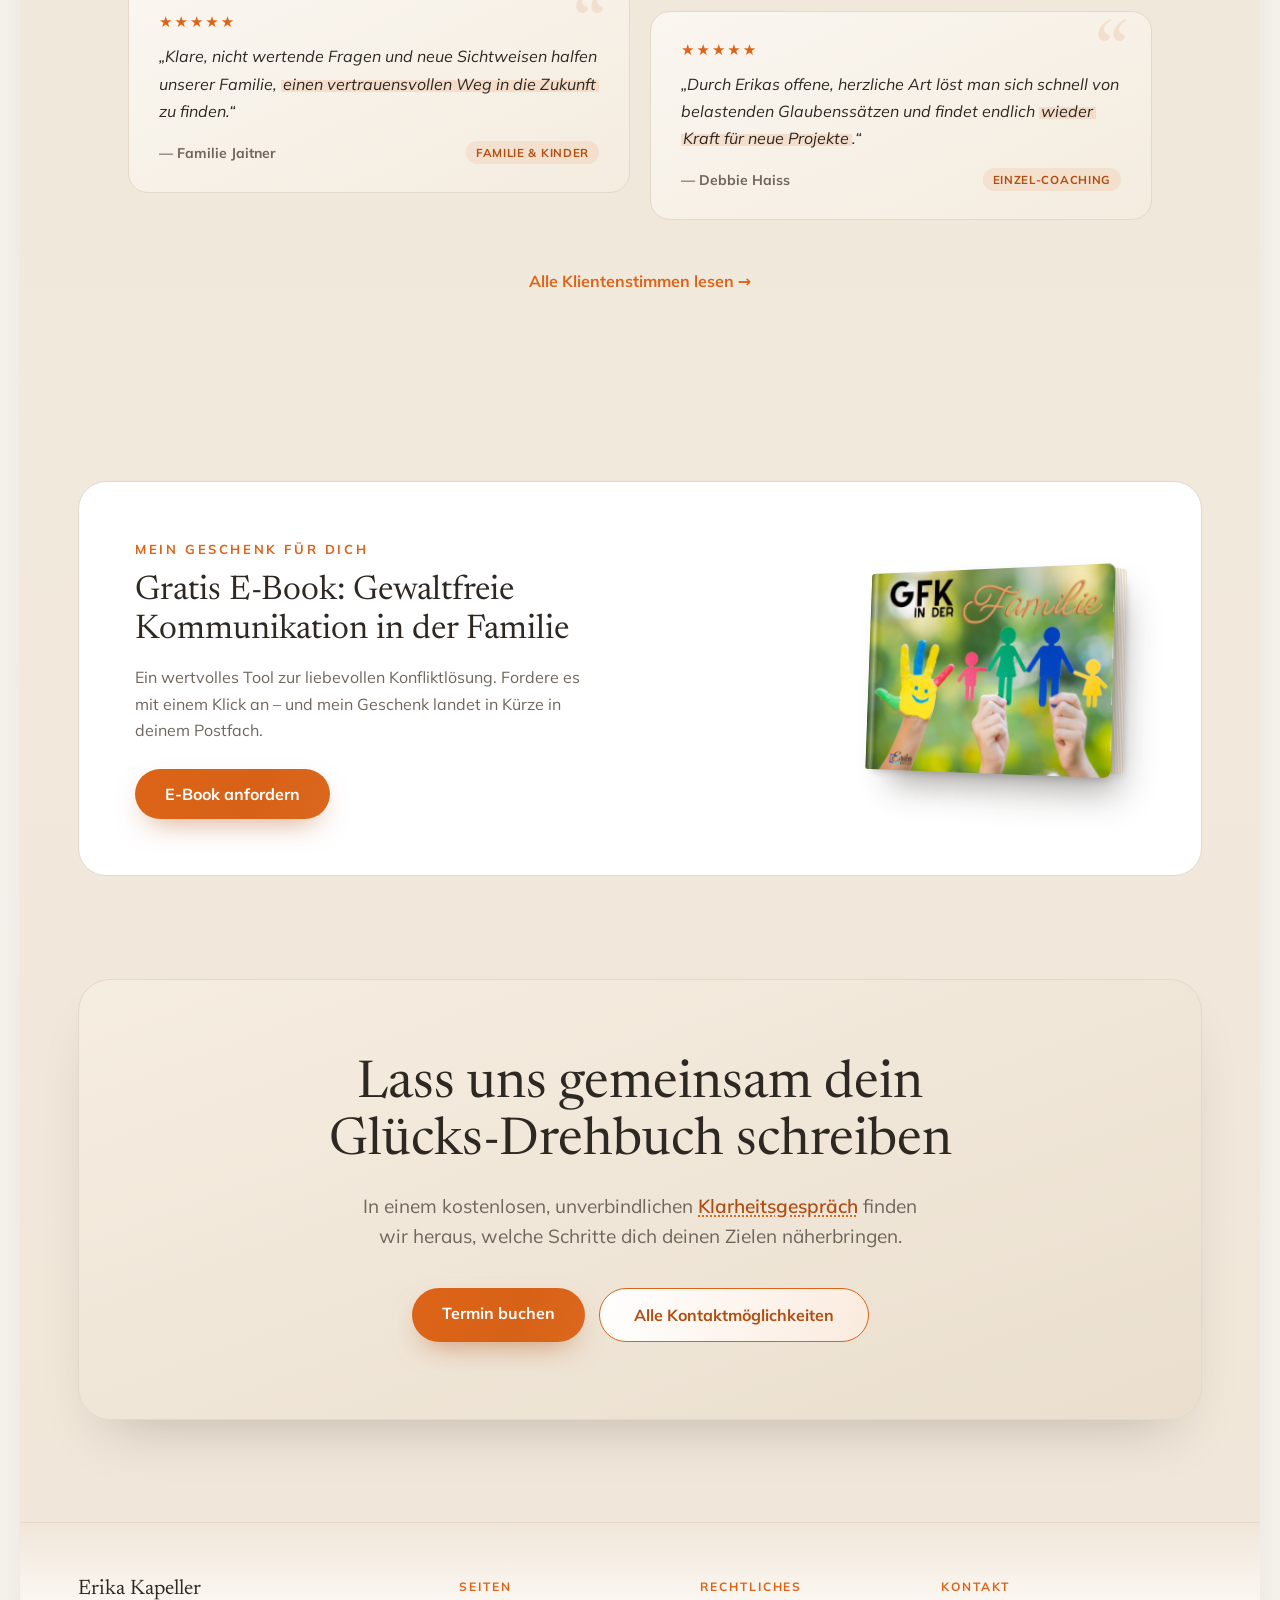
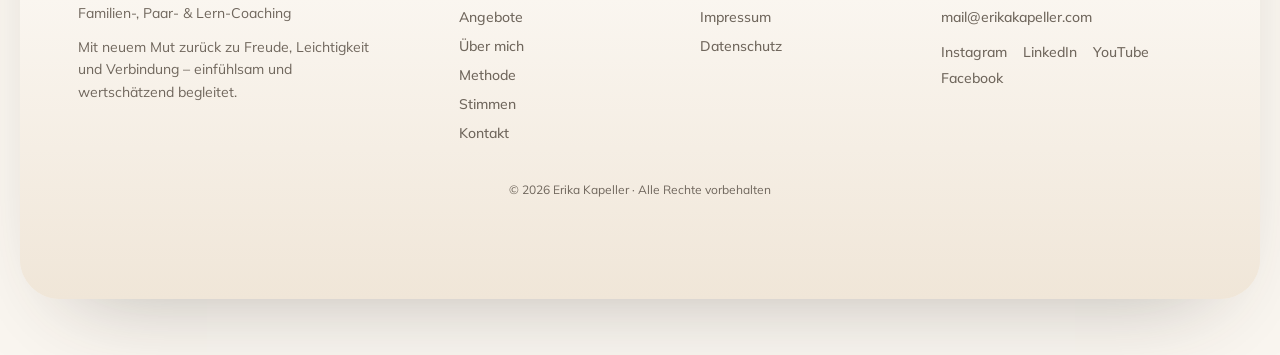
==== commit 274057e4: "Coaching-Video v3: ein Container, Mauszeiger, Federn, 60 fps, stumme Schleife Co-Authored-By: Claude" ====
--- a/index.html
+++ b/index.html
@@ -98,14 +98,18 @@
 <section class="video-section">
   <div class="section-inner">
     <figure class="coaching-film">
-      <video controls playsinline preload="none" poster="assets/video/coaching-quer.jpg" aria-label="Kurzvorstellung Erika Kapeller Coaching, 36 Sekunden">
+      <video controls playsinline muted loop autoplay preload="auto" poster="assets/video/coaching-quer.jpg" aria-label="Kurzvorstellung Erika Kapeller Coaching, 32 Sekunden, läuft als Schleife ohne Ton">
         <source src="assets/video/coaching-quer.mp4" type="video/mp4">
       </video>
     </figure>
   </div>
 </section>
 <script>
-(function(){var v=document.querySelector('.coaching-film video');if(!v||!matchMedia('(max-width:560px)').matches)return;v.poster='assets/video/coaching-hoch.jpg';v.querySelector('source').src='assets/video/coaching-hoch.mp4';v.load();})();
+(function(){var v=document.querySelector('.coaching-film video');if(!v)return;
+  // Bei reduzierter Bewegung nicht von selbst abspielen
+  if(matchMedia('(prefers-reduced-motion: reduce)').matches){v.removeAttribute('autoplay');v.pause();}
+  if(matchMedia('(max-width:560px)').matches){v.poster='assets/video/coaching-hoch.jpg';v.querySelector('source').src='assets/video/coaching-hoch.mp4';v.load();}
+})();
 </script>
 
 <!-- PAIN POINTS -->
